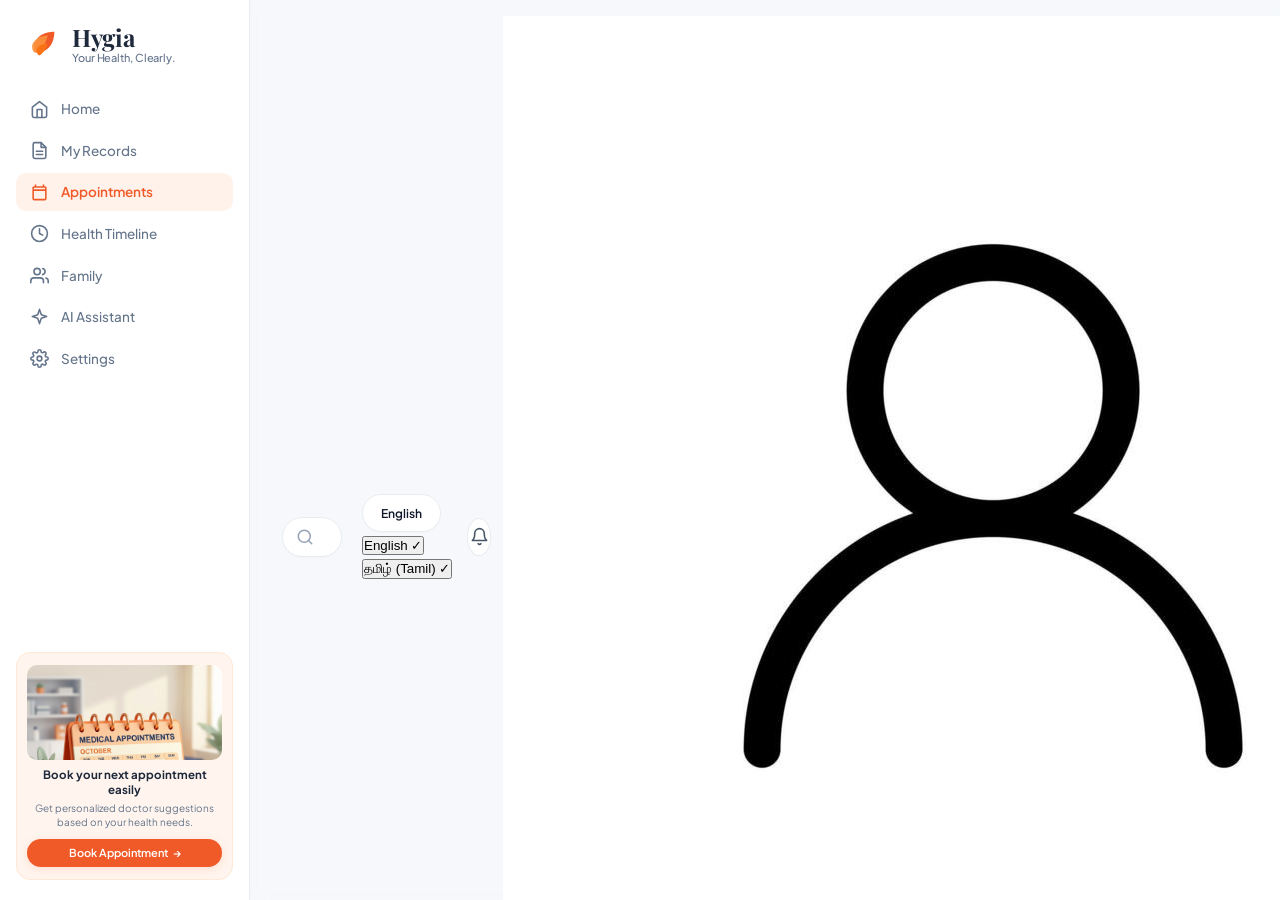
==== frontend/appointments.html @ e87231fa "Merge branch 'main' of https://github.com/mr-vijay-05/HYGIA-" ====
<!DOCTYPE html>
<html lang="en">
<head>
  <meta charset="UTF-8">
  <meta name="viewport" content="width=device-width, initial-scale=1.0">
  <title>Hygia - Book an Appointment</title>
  <!-- Google Fonts -->
  <link rel="preconnect" href="https://fonts.googleapis.com">
  <link rel="preconnect" href="https://fonts.gstatic.com" crossorigin>
  <link href="https://fonts.googleapis.com/css2?family=Playfair+Display:ital,wght@0,600;0,700;1,600&family=Plus+Jakarta+Sans:wght@400;500;600;700&display=swap" rel="stylesheet">
  <link rel="stylesheet" href="style.css?v=10">
</head>
<body>
  <div class="app-layout">
    <!-- LEFT SIDEBAR -->
    <aside class="sidebar" id="sidebar">
      <div class="sidebar-header">
        <a href="index.html" class="brand-logo">
          <svg class="brand-icon" viewBox="0 0 40 40" fill="none" xmlns="http://www.w3.org/2000/svg">
            <path d="M12 28C10 24 9 18 15 12C20 7 28 6 32 6C32 10 31 18 26 23C21 28 15 28 12 28Z" fill="#F05A28"/>
            <path d="M11 28C8 25 7 19 12 15C16 11 22 10 25 10C24 14 22 20 18 24C15 27 12 28 11 28Z" fill="#FB923C" fill-opacity="0.9"/>
            <path d="M16 31C13 29 12 25 15 22C18 19 22 19 25 19C24 22 22 26 19 29C17.5 30.5 16.5 31 16 31Z" fill="#F97316"/>
          </svg>
          <div class="brand-text">
            <h1 class="brand-title">Hygia</h1>
            <span class="brand-tagline">Your Health, Clearly.</span>
          </div>
        </a>
      </div>

      <nav class="sidebar-nav">
        <ul class="nav-list">
          <li class="nav-item">
            <a href="index.html" class="nav-link">
              <svg class="nav-icon" viewBox="0 0 24 24" fill="none" stroke="currentColor" stroke-width="2" stroke-linecap="round" stroke-linejoin="round">
                <path d="M3 9l9-7 9 7v11a2 2 0 0 1-2 2H5a2 2 0 0 1-2-2z"></path>
                <polyline points="9 22 9 12 15 12 15 22"></polyline>
              </svg>
              <span>Home</span>
            </a>
          </li>
          <li class="nav-item">
            <a href="records.html" class="nav-link">
              <svg class="nav-icon" viewBox="0 0 24 24" fill="none" stroke="currentColor" stroke-width="2" stroke-linecap="round" stroke-linejoin="round">
                <path d="M14 2H6a2 2 0 0 0-2 2v16a2 2 0 0 0 2 2h12a2 2 0 0 0 2-2V8z"></path>
                <polyline points="14 2 14 8 20 8"></polyline>
                <line x1="16" y1="13" x2="8" y2="13"></line>
                <line x1="16" y1="17" x2="8" y2="17"></line>
              </svg>
              <span>My Records</span>
            </a>
          </li>
          <li class="nav-item">
            <a href="appointments.html" class="nav-link active">
              <svg class="nav-icon active-icon" viewBox="0 0 24 24" fill="currentColor">
                <path d="M19 4h-1V2h-2v2H8V2H6v2H5c-1.11 0-1.99.9-1.99 2L3 20c0 1.1.89 2 2 2h14c1.1 0 2-.9 2-2V6c0-1.1-.9-2-2-2zm0 16H5V10h14v10zm0-12H5V6h14v2z" fill="#F05A28"/>
              </svg>
              <span>Appointments</span>
            </a>
          </li>
          <li class="nav-item">
            <a href="timeline.html" class="nav-link">
              <svg class="nav-icon" viewBox="0 0 24 24" fill="none" stroke="currentColor" stroke-width="2" stroke-linecap="round" stroke-linejoin="round">
                <circle cx="12" cy="12" r="10"></circle>
                <polyline points="12 6 12 12 16 14"></polyline>
              </svg>
              <span>Health Timeline</span>
            </a>
          </li>
          <li class="nav-item">
            <a href="family.html" class="nav-link">
              <svg class="nav-icon" viewBox="0 0 24 24" fill="none" stroke="currentColor" stroke-width="2" stroke-linecap="round" stroke-linejoin="round">
                <path d="M17 21v-2a4 4 0 0 0-4-4H5a4 4 0 0 0-4 4v2"></path>
                <circle cx="9" cy="7" r="4"></circle>
                <path d="M23 21v-2a4 4 0 0 0-3-3.87"></path>
                <path d="M16 3.13a4 4 0 0 1 0 7.75"></path>
              </svg>
              <span>Family</span>
            </a>
          </li>
          <li class="nav-item">
            <a href="assistant.html" class="nav-link">
              <svg class="nav-icon" viewBox="0 0 24 24" fill="none" stroke="currentColor" stroke-width="2" stroke-linecap="round" stroke-linejoin="round">
                <path d="m12 3-1.9 5.8a2 2 0 0 1-1.3 1.3L3 12l5.8 1.9a2 2 0 0 1 1.3 1.3L12 21l1.9-5.8a2 2 0 0 1 1.3-1.3L21 12l-5.8-1.9a2 2 0 0 1-1.3-1.3L12 3z"></path>
              </svg>
              <span>AI Assistant</span>
            </a>
          </li>
          <li class="nav-item">
            <a href="#settings" class="nav-link">
              <svg class="nav-icon" viewBox="0 0 24 24" fill="none" stroke="currentColor" stroke-width="2" stroke-linecap="round" stroke-linejoin="round">
                <circle cx="12" cy="12" r="3"></circle>
                <path d="M19.4 15a1.65 1.65 0 0 0 .33 1.82l.06.06a2 2 0 0 1 0 2.83 2 2 0 0 1-2.83 0l-.06-.06a1.65 1.65 0 0 0-1.82-.33 1.65 1.65 0 0 0-1 1.51V21a2 2 0 0 1-2 2 2 2 0 0 1-2-2v-.09A1.65 1.65 0 0 0 9 19.4a1.65 1.65 0 0 0-1.82.33l-.06.06a2 2 0 0 1-2.83 0 2 2 0 0 1 0-2.83l.06-.06a1.65 1.65 0 0 0 .33-1.82 1.65 1.65 0 0 0-1.51-1H3a2 2 0 0 1-2-2 2 2 0 0 1 2-2h.09A1.65 1.65 0 0 0 4.6 9a1.65 1.65 0 0 0-.33-1.82l-.06-.06a2 2 0 0 1 0-2.83 2 2 0 0 1 2.83 0l.06.06a1.65 1.65 0 0 0 1.82.33H9a1.65 1.65 0 0 0 1-1.51V3a2 2 0 0 1 2-2 2 2 0 0 1 2 2v.09a1.65 1.65 0 0 0 1 1.51 1.65 1.65 0 0 0 1.82-.33l.06-.06a2 2 0 0 1 2.83 0 2 2 0 0 1 0 2.83l-.06.06a1.65 1.65 0 0 0-.33 1.82V9a1.65 1.65 0 0 0 1.51 1H21a2 2 0 0 1 2 2 2 2 0 0 1-2 2h-.09a1.65 1.65 0 0 0-1.51 1z"></path>
              </svg>
              <span>Settings</span>
            </a>
          </li>
        </ul>
      </nav>

      <!-- SIDEBAR PROMO CTA CARD -->
      <div class="sidebar-promo-card">
        <div class="promo-illustration">
          <img src="assets/appointment_calendar.jpg" alt="Book Appointment Easily" class="promo-img">
        </div>
        <div class="promo-content">
          <h4 class="promo-title">Book your next appointment easily</h4>
          <p class="promo-desc">Get personalized doctor suggestions based on your health needs.</p>
          <a href="#quick-book" class="promo-cta-btn" id="sidebarBookCta">
            <span>Book Appointment</span>
            <span class="btn-arrow">→</span>
          </a>
        </div>
      </div>
    </aside>

    <!-- MAIN APPOINTMENT PAGE CONTENT -->
    <main class="main-content">
      <!-- TOP NAVIGATION BAR -->
      <header class="top-header">
        <div class="search-container">
          <svg class="search-icon" viewBox="0 0 24 24" fill="none" stroke="currentColor" stroke-width="2" stroke-linecap="round" stroke-linejoin="round">
            <circle cx="11" cy="11" r="8"></circle>
            <line x1="21" y1="21" x2="16.65" y2="16.65"></line>
          </svg>
          <input 
            type="text" 
            class="search-input" 
            id="globalSearchInput" 
            placeholder="Search doctors, hospitals, or specialities..."
            autocomplete="off"
          >
        </div>

        <div class="header-actions">
          <!-- Language Selector -->
          <div class="header-lang-wrapper" id="langWrapper">
            <button class="lang-selector-btn" id="langToggle" aria-label="Select Language">
              <svg class="lang-icon" viewBox="0 0 24 24" fill="none" stroke="currentColor" stroke-width="2" stroke-linecap="round" stroke-linejoin="round">
                <circle cx="12" cy="12" r="10"></circle>
                <line x1="2" y1="12" x2="22" y2="12"></line>
                <path d="M12 2a15.3 15.3 0 0 1 4 10 15.3 15.3 0 0 1-4 10 15.3 15.3 0 0 1-4-10 15.3 15.3 0 0 1 4-10z"></path>
              </svg>
              <span class="current-lang-text" id="currentLangText">English</span>
              <svg class="lang-chevron" viewBox="0 0 24 24" fill="none" stroke="currentColor" stroke-width="2">
                <polyline points="6 9 12 15 18 9"></polyline>
              </svg>
            </button>
            <div class="lang-dropdown-menu" id="langDropdownMenu">
              <button class="lang-option-btn active" data-lang="en">
                <span class="lang-name">English</span>
                <span class="lang-check">✓</span>
              </button>
              <button class="lang-option-btn" data-lang="ta">
                <span class="lang-name">தமிழ் (Tamil)</span>
                <span class="lang-check">✓</span>
              </button>
            </div>
          </div>

          <!-- Notification Bell -->
          <button class="icon-button notification-btn" aria-label="Notifications">
            <svg class="btn-icon" viewBox="0 0 24 24" fill="none" stroke="currentColor" stroke-width="2" stroke-linecap="round" stroke-linejoin="round">
              <path d="M18 8A6 6 0 0 0 6 8c0 7-3 9-3 9h18s-3-2-3-9"></path>
              <path d="M13.73 21a2 2 0 0 1-3.46 0"></path>
            </svg>
            <span class="notification-indicator"></span>
          </button>

          <!-- User Profile -->
          <div class="user-profile">
            <img src="assets/user_avatar.jpg" alt="Kavin S" class="avatar-img">
            <div class="user-info">
              <span class="user-name">Kavin S</span>
              <span class="user-role">Personal Account</span>
            </div>
            <svg class="chevron-icon" viewBox="0 0 24 24" fill="none" stroke="currentColor" stroke-width="2" stroke-linecap="round" stroke-linejoin="round">
              <polyline points="6 9 12 15 18 9"></polyline>
            </svg>
          </div>
        </div>
      </header>

      <!-- APPOINTMENT HERO BANNER -->
      <section class="appointment-hero-banner">
        <div class="appointment-hero-content">
          <h2 class="appointment-hero-title">Book an Appointment</h2>
          <p class="appointment-hero-subtitle">Get personalized doctor suggestions based on your health needs.</p>
        </div>
        <div class="appointment-hero-card-wrap">
          <div class="appointment-floating-quote">
            <p class="quote-text">The right care today for a healthier tomorrow</p>
            <span class="quote-heart">🧡</span>
          </div>
        </div>
      </section>

      <!-- SEARCH & FILTER CONTROLS BAR -->
      <section class="appointment-filters-bar">
        <!-- Search query pill box -->
        <div class="filter-search-box">
          <svg class="filter-box-icon" viewBox="0 0 24 24" fill="none" stroke="currentColor" stroke-width="2" stroke-linecap="round" stroke-linejoin="round">
            <circle cx="11" cy="11" r="8"></circle>
            <line x1="21" y1="21" x2="16.65" y2="16.65"></line>
          </svg>
          <input 
            type="text" 
            class="filter-search-input" 
            id="treatmentQueryInput" 
            value="Allergy treatment (Immunotherapy)" 
            placeholder="Search symptoms, treatments..."
          >
          <button type="button" class="filter-clear-btn" id="clearSearchQuery" aria-label="Clear search">✕</button>
        </div>

        <!-- Location Dropdown -->
        <div class="filter-dropdown-wrap">
          <button type="button" class="filter-dropdown-btn" id="locationFilterBtn">
            <svg class="filter-btn-icon" viewBox="0 0 24 24" fill="none" stroke="currentColor" stroke-width="2" stroke-linecap="round" stroke-linejoin="round">
              <path d="M21 10c0 7-9 13-9 13s-9-6-9-13a9 9 0 0 1 18 0z"></path>
              <circle cx="12" cy="10" r="3"></circle>
            </svg>
            <span id="selectedLocationText">Salem</span>
            <svg class="filter-chevron" viewBox="0 0 24 24" fill="none" stroke="currentColor" stroke-width="2">
              <polyline points="6 9 12 15 18 9"></polyline>
            </svg>
          </button>
          <div class="filter-dropdown-menu" id="locationMenu">
            <div class="filter-option selected" data-value="Salem">Salem</div>
            <div class="filter-option" data-value="Coimbatore">Coimbatore</div>
            <div class="filter-option" data-value="Chennai">Chennai</div>
            <div class="filter-option" data-value="Erode">Erode</div>
          </div>
        </div>

        <!-- Radius Dropdown -->
        <div class="filter-dropdown-wrap">
          <button type="button" class="filter-dropdown-btn" id="radiusFilterBtn">
            <span id="selectedRadiusText">Within 10 km</span>
            <svg class="filter-chevron" viewBox="0 0 24 24" fill="none" stroke="currentColor" stroke-width="2">
              <polyline points="6 9 12 15 18 9"></polyline>
            </svg>
          </button>
          <div class="filter-dropdown-menu" id="radiusMenu">
            <div class="filter-option" data-value="5">Within 5 km</div>
            <div class="filter-option selected" data-value="10">Within 10 km</div>
            <div class="filter-option" data-value="20">Within 20 km</div>
            <div class="filter-option" data-value="50">Within 50 km</div>
          </div>
        </div>

        <!-- Date Filter Dropdown -->
        <div class="filter-dropdown-wrap">
          <button type="button" class="filter-dropdown-btn" id="dateFilterBtn">
            <svg class="filter-btn-icon" viewBox="0 0 24 24" fill="none" stroke="currentColor" stroke-width="2" stroke-linecap="round" stroke-linejoin="round">
              <rect x="3" y="4" width="18" height="18" rx="2" ry="2"></rect>
              <line x1="16" y1="2" x2="16" y2="6"></line>
              <line x1="8" y1="2" x2="8" y2="6"></line>
              <line x1="3" y1="10" x2="21" y2="10"></line>
            </svg>
            <span id="selectedDateFilterText">Date</span>
            <svg class="filter-chevron" viewBox="0 0 24 24" fill="none" stroke="currentColor" stroke-width="2">
              <polyline points="6 9 12 15 18 9"></polyline>
            </svg>
          </button>
          <div class="filter-dropdown-menu" id="dateMenu">
            <div class="filter-option selected" data-value="all">All Available Dates</div>
            <div class="filter-option" data-value="today">Today</div>
            <div class="filter-option" data-value="tomorrow">Tomorrow</div>
            <div class="filter-option" data-value="this-week">This Week</div>
          </div>
        </div>

        <!-- Filters Extra Button -->
        <div class="filter-dropdown-wrap">
          <button type="button" class="filter-dropdown-btn filter-btn-last" id="moreFiltersBtn">
            <svg class="filter-btn-icon" viewBox="0 0 24 24" fill="none" stroke="currentColor" stroke-width="2" stroke-linecap="round" stroke-linejoin="round">
              <line x1="4" y1="21" x2="4" y2="14"></line>
              <line x1="4" y1="10" x2="4" y2="3"></line>
              <line x1="12" y1="21" x2="12" y2="12"></line>
              <line x1="12" y1="8" x2="12" y2="3"></line>
              <line x1="20" y1="21" x2="20" y2="16"></line>
              <line x1="20" y1="12" x2="20" y2="3"></line>
              <line x1="1" y1="14" x2="7" y2="14"></line>
              <line x1="9" y1="8" x2="15" y2="8"></line>
              <line x1="17" y1="16" x2="23" y2="16"></line>
            </svg>
            <span>Filters</span>
            <svg class="filter-chevron" viewBox="0 0 24 24" fill="none" stroke="currentColor" stroke-width="2">
              <polyline points="6 9 12 15 18 9"></polyline>
            </svg>
          </button>
        </div>
      </section>

      <!-- TWO-COLUMN MAIN CONTENT GRID -->
      <div class="appointment-layout-grid">
        <!-- LEFT COLUMN: RECOMMENDED DOCTORS LIST -->
        <section class="appointment-doctors-col">
          <!-- Section Header -->
          <div class="doctors-section-header">
            <div class="doctors-header-left">
              <h3 class="doctors-list-title">Recommended Doctors</h3>
              <span class="health-records-badge">Based on your health records</span>
            </div>
            <div class="doctors-header-right">
              <div class="sort-selector-wrap">
                <span class="sort-label">Sort by :</span>
                <select class="sort-select" id="doctorSortSelect">
                  <option value="relevance">Relevance</option>
                  <option value="rating">Rating: High to Low</option>
                  <option value="distance">Distance: Nearest</option>
                  <option value="experience">Experience: Most</option>
                </select>
              </div>
            </div>
          </div>

          <!-- Doctor Cards List -->
          <div class="doctor-cards-list" id="doctorCardsList">
            <!-- Doctor 1: Dr. Priya Raman (Selected by default) -->
            <article class="doctor-card selected" data-doctor-id="priya-raman">
              <div class="doctor-card-main">
                <div class="doctor-avatar-wrap">
                  <div class="doctor-avatar-circle">
                    <svg viewBox="0 0 24 24" fill="none" stroke="currentColor" stroke-width="1.8" stroke-linecap="round" stroke-linejoin="round">
                      <path d="M20 21v-2a4 4 0 0 0-4-4H8a4 4 0 0 0-4 4v2"></path>
                      <circle cx="12" cy="7" r="4"></circle>
                    </svg>
                  </div>
                </div>
                <div class="doctor-info-wrap">
                  <div class="doctor-name-row">
                    <h4 class="doctor-name">Dr. Priya Raman</h4>
                    <span class="best-match-pill">Best Match</span>
                  </div>
                  <p class="doctor-specialty">Allergist & Immunologist</p>
                  <p class="doctor-hospital">
                    <svg class="hospital-icon" viewBox="0 0 24 24" fill="none" stroke="currentColor" stroke-width="2">
                      <rect x="3" y="3" width="18" height="18" rx="2"></rect>
                      <path d="M9 3v18"></path>
                      <path d="M15 3v18"></path>
                      <path d="M3 9h18"></path>
                      <path d="M3 15h18"></path>
                    </svg>
                    <span>Salem Multispeciality Hospital</span>
                  </p>
                  <div class="doctor-meta-row">
                    <span class="meta-item">
                      <svg class="meta-icon" viewBox="0 0 24 24" fill="none" stroke="currentColor" stroke-width="2">
                        <circle cx="12" cy="12" r="10"></circle>
                        <polyline points="12 6 12 12 16 14"></polyline>
                      </svg>
                      <span>12 years experience</span>
                    </span>
                    <span class="meta-dot">·</span>
                    <span class="meta-item rating-meta">
                      <span class="star-icon">★</span>
                      <strong>4.8</strong>
                      <span class="reviews-count">(320 reviews)</span>
                    </span>
                    <span class="meta-dot">·</span>
                    <span class="meta-item">
                      <svg class="meta-icon" viewBox="0 0 24 24" fill="none" stroke="currentColor" stroke-width="2">
                        <path d="M21 10c0 7-9 13-9 13s-9-6-9-13a9 9 0 0 1 18 0z"></path>
                        <circle cx="12" cy="10" r="3"></circle>
                      </svg>
                      <span>2.4 km</span>
                    </span>
                  </div>
                </div>
              </div>
              <div class="doctor-card-action">
                <button type="button" class="btn-card-book active-card-btn">
                  <span>Book Appointment</span>
                  <span class="chevron-arrow">›</span>
                </button>
              </div>
            </article>

            <!-- Doctor 2: Dr. Aravind Kumar -->
            <article class="doctor-card" data-doctor-id="aravind-kumar">
              <div class="doctor-card-main">
                <div class="doctor-avatar-wrap">
                  <div class="doctor-avatar-circle">
                    <svg viewBox="0 0 24 24" fill="none" stroke="currentColor" stroke-width="1.8" stroke-linecap="round" stroke-linejoin="round">
                      <path d="M20 21v-2a4 4 0 0 0-4-4H8a4 4 0 0 0-4 4v2"></path>
                      <circle cx="12" cy="7" r="4"></circle>
                    </svg>
                  </div>
                </div>
                <div class="doctor-info-wrap">
                  <div class="doctor-name-row">
                    <h4 class="doctor-name">Dr. Aravind Kumar</h4>
                  </div>
                  <p class="doctor-specialty">ENT Specialist (Allergy Care)</p>
                  <p class="doctor-hospital">
                    <svg class="hospital-icon" viewBox="0 0 24 24" fill="none" stroke="currentColor" stroke-width="2">
                      <rect x="3" y="3" width="18" height="18" rx="2"></rect>
                      <path d="M9 3v18"></path>
                      <path d="M15 3v18"></path>
                      <path d="M3 9h18"></path>
                      <path d="M3 15h18"></path>
                    </svg>
                    <span>KMCH Salem</span>
                  </p>
                  <div class="doctor-meta-row">
                    <span class="meta-item">
                      <svg class="meta-icon" viewBox="0 0 24 24" fill="none" stroke="currentColor" stroke-width="2">
                        <circle cx="12" cy="12" r="10"></circle>
                        <polyline points="12 6 12 12 16 14"></polyline>
                      </svg>
                      <span>10 years experience</span>
                    </span>
                    <span class="meta-dot">·</span>
                    <span class="meta-item rating-meta">
                      <span class="star-icon">★</span>
                      <strong>4.6</strong>
                      <span class="reviews-count">(210 reviews)</span>
                    </span>
                    <span class="meta-dot">·</span>
                    <span class="meta-item">
                      <svg class="meta-icon" viewBox="0 0 24 24" fill="none" stroke="currentColor" stroke-width="2">
                        <path d="M21 10c0 7-9 13-9 13s-9-6-9-13a9 9 0 0 1 18 0z"></path>
                        <circle cx="12" cy="10" r="3"></circle>
                      </svg>
                      <span>4.1 km</span>
                    </span>
                  </div>
                </div>
              </div>
              <div class="doctor-card-action">
                <button type="button" class="btn-card-book">
                  <span>Book Appointment</span>
                  <span class="chevron-arrow">›</span>
                </button>
              </div>
            </article>

            <!-- Doctor 3: Dr. Nithya S -->
            <article class="doctor-card" data-doctor-id="nithya-s">
              <div class="doctor-card-main">
                <div class="doctor-avatar-wrap">
                  <div class="doctor-avatar-circle">
                    <svg viewBox="0 0 24 24" fill="none" stroke="currentColor" stroke-width="1.8" stroke-linecap="round" stroke-linejoin="round">
                      <path d="M20 21v-2a4 4 0 0 0-4-4H8a4 4 0 0 0-4 4v2"></path>
                      <circle cx="12" cy="7" r="4"></circle>
                    </svg>
                  </div>
                </div>
                <div class="doctor-info-wrap">
                  <div class="doctor-name-row">
                    <h4 class="doctor-name">Dr. Nithya S</h4>
                  </div>
                  <p class="doctor-specialty">Pulmonologist (Allergy & Asthma)</p>
                  <p class="doctor-hospital">
                    <svg class="hospital-icon" viewBox="0 0 24 24" fill="none" stroke="currentColor" stroke-width="2">
                      <rect x="3" y="3" width="18" height="18" rx="2"></rect>
                      <path d="M9 3v18"></path>
                      <path d="M15 3v18"></path>
                      <path d="M3 9h18"></path>
                      <path d="M3 15h18"></path>
                    </svg>
                    <span>Sri Ramakrishna Hospital, Salem</span>
                  </p>
                  <div class="doctor-meta-row">
                    <span class="meta-item">
                      <svg class="meta-icon" viewBox="0 0 24 24" fill="none" stroke="currentColor" stroke-width="2">
                        <circle cx="12" cy="12" r="10"></circle>
                        <polyline points="12 6 12 12 16 14"></polyline>
                      </svg>
                      <span>15 years experience</span>
                    </span>
                    <span class="meta-dot">·</span>
                    <span class="meta-item rating-meta">
                      <span class="star-icon">★</span>
                      <strong>4.5</strong>
                      <span class="reviews-count">(189 reviews)</span>
                    </span>
                    <span class="meta-dot">·</span>
                    <span class="meta-item">
                      <svg class="meta-icon" viewBox="0 0 24 24" fill="none" stroke="currentColor" stroke-width="2">
                        <path d="M21 10c0 7-9 13-9 13s-9-6-9-13a9 9 0 0 1 18 0z"></path>
                        <circle cx="12" cy="10" r="3"></circle>
                      </svg>
                      <span>5.8 km</span>
                    </span>
                  </div>
                </div>
              </div>
              <div class="doctor-card-action">
                <button type="button" class="btn-card-book">
                  <span>Book Appointment</span>
                  <span class="chevron-arrow">›</span>
                </button>
              </div>
            </article>

            <!-- Doctor 4: Dr. Karthik Subramanian -->
            <article class="doctor-card" data-doctor-id="karthik-subramanian">
              <div class="doctor-card-main">
                <div class="doctor-avatar-wrap">
                  <div class="doctor-avatar-circle">
                    <svg viewBox="0 0 24 24" fill="none" stroke="currentColor" stroke-width="1.8" stroke-linecap="round" stroke-linejoin="round">
                      <path d="M20 21v-2a4 4 0 0 0-4-4H8a4 4 0 0 0-4 4v2"></path>
                      <circle cx="12" cy="7" r="4"></circle>
                    </svg>
                  </div>
                </div>
                <div class="doctor-info-wrap">
                  <div class="doctor-name-row">
                    <h4 class="doctor-name">Dr. Karthik Subramanian</h4>
                  </div>
                  <p class="doctor-specialty">General Physician (Allergy Treatment)</p>
                  <p class="doctor-hospital">
                    <svg class="hospital-icon" viewBox="0 0 24 24" fill="none" stroke="currentColor" stroke-width="2">
                      <rect x="3" y="3" width="18" height="18" rx="2"></rect>
                      <path d="M9 3v18"></path>
                      <path d="M15 3v18"></path>
                      <path d="M3 9h18"></path>
                      <path d="M3 15h18"></path>
                    </svg>
                    <span>Salem Government Hospital</span>
                  </p>
                  <div class="doctor-meta-row">
                    <span class="meta-item">
                      <svg class="meta-icon" viewBox="0 0 24 24" fill="none" stroke="currentColor" stroke-width="2">
                        <circle cx="12" cy="12" r="10"></circle>
                        <polyline points="12 6 12 12 16 14"></polyline>
                      </svg>
                      <span>8 years experience</span>
                    </span>
                    <span class="meta-dot">·</span>
                    <span class="meta-item rating-meta">
                      <span class="star-icon">★</span>
                      <strong>4.3</strong>
                      <span class="reviews-count">(142 reviews)</span>
                    </span>
                    <span class="meta-dot">·</span>
                    <span class="meta-item">
                      <svg class="meta-icon" viewBox="0 0 24 24" fill="none" stroke="currentColor" stroke-width="2">
                        <path d="M21 10c0 7-9 13-9 13s-9-6-9-13a9 9 0 0 1 18 0z"></path>
                        <circle cx="12" cy="10" r="3"></circle>
                      </svg>
                      <span>3.1 km</span>
                    </span>
                  </div>
                </div>
              </div>
              <div class="doctor-card-action">
                <button type="button" class="btn-card-book">
                  <span>Book Appointment</span>
                  <span class="chevron-arrow">›</span>
                </button>
              </div>
            </article>

            <!-- Doctor 5: Dr. Meena Lakshmi -->
            <article class="doctor-card" data-doctor-id="meena-lakshmi">
              <div class="doctor-card-main">
                <div class="doctor-avatar-wrap">
                  <div class="doctor-avatar-circle">
                    <svg viewBox="0 0 24 24" fill="none" stroke="currentColor" stroke-width="1.8" stroke-linecap="round" stroke-linejoin="round">
                      <path d="M20 21v-2a4 4 0 0 0-4-4H8a4 4 0 0 0-4 4v2"></path>
                      <circle cx="12" cy="7" r="4"></circle>
                    </svg>
                  </div>
                </div>
                <div class="doctor-info-wrap">
                  <div class="doctor-name-row">
                    <h4 class="doctor-name">Dr. Meena Lakshmi</h4>
                  </div>
                  <p class="doctor-specialty">Dermatologist (Allergy & Skin)</p>
                  <p class="doctor-hospital">
                    <svg class="hospital-icon" viewBox="0 0 24 24" fill="none" stroke="currentColor" stroke-width="2">
                      <rect x="3" y="3" width="18" height="18" rx="2"></rect>
                      <path d="M9 3v18"></path>
                      <path d="M15 3v18"></path>
                      <path d="M3 9h18"></path>
                      <path d="M3 15h18"></path>
                    </svg>
                    <span>Apollo Clinic, Salem</span>
                  </p>
                  <div class="doctor-meta-row">
                    <span class="meta-item">
                      <svg class="meta-icon" viewBox="0 0 24 24" fill="none" stroke="currentColor" stroke-width="2">
                        <circle cx="12" cy="12" r="10"></circle>
                        <polyline points="12 6 12 12 16 14"></polyline>
                      </svg>
                      <span>11 years experience</span>
                    </span>
                    <span class="meta-dot">·</span>
                    <span class="meta-item rating-meta">
                      <span class="star-icon">★</span>
                      <strong>4.4</strong>
                      <span class="reviews-count">(178 reviews)</span>
                    </span>
                    <span class="meta-dot">·</span>
                    <span class="meta-item">
                      <svg class="meta-icon" viewBox="0 0 24 24" fill="none" stroke="currentColor" stroke-width="2">
                        <path d="M21 10c0 7-9 13-9 13s-9-6-9-13a9 9 0 0 1 18 0z"></path>
                        <circle cx="12" cy="10" r="3"></circle>
                      </svg>
                      <span>6.2 km</span>
                    </span>
                  </div>
                </div>
              </div>
              <div class="doctor-card-action">
                <button type="button" class="btn-card-book">
                  <span>Book Appointment</span>
                  <span class="chevron-arrow">›</span>
                </button>
              </div>
            </article>
          </div>
        </section>

        <!-- RIGHT COLUMN: DOCTOR BOOKING & DETAIL CARD -->
        <aside class="appointment-detail-col">
          <div class="doctor-booking-card" id="doctorBookingCard">
            <!-- Card Header: Doctor Profile & Rating -->
            <div class="booking-card-header">
              <div class="booking-doctor-profile">
                <div class="booking-doctor-avatar">
                  <svg viewBox="0 0 24 24" fill="none" stroke="currentColor" stroke-width="1.8" stroke-linecap="round" stroke-linejoin="round">
                    <path d="M20 21v-2a4 4 0 0 0-4-4H8a4 4 0 0 0-4 4v2"></path>
                    <circle cx="12" cy="7" r="4"></circle>
                  </svg>
                </div>
                <div class="booking-doctor-meta">
                  <div class="doctor-verified-title">
                    <h3 class="panel-doctor-name" id="panelDoctorName">Dr. Priya Raman</h3>
                    <span class="verified-check-badge" title="Verified Specialist">✓</span>
                  </div>
                  <p class="panel-doctor-specialty" id="panelDoctorSpecialty">Allergist & Immunologist</p>
                  <p class="panel-doctor-hospital" id="panelDoctorHospital">
                    <svg class="hospital-icon" viewBox="0 0 24 24" fill="none" stroke="currentColor" stroke-width="2">
                      <rect x="3" y="3" width="18" height="18" rx="2"></rect>
                      <path d="M9 3v18"></path>
                      <path d="M15 3v18"></path>
                      <path d="M3 9h18"></path>
                      <path d="M3 15h18"></path>
                    </svg>
                    <span>Salem Multispeciality Hospital</span>
                  </p>
                </div>
              </div>
              <div class="booking-rating-box">
                <div class="rating-value-row">
                  <span class="star-icon">★</span>
                  <span class="rating-number" id="panelDoctorRating">4.8</span>
                </div>
                <span class="rating-count" id="panelDoctorReviews">(320 reviews)</span>
              </div>
            </div>

            <!-- 3 Highlights Badges Grid -->
            <div class="doctor-info-badges">
              <div class="info-badge-item">
                <svg class="badge-icon" viewBox="0 0 24 24" fill="none" stroke="currentColor" stroke-width="2">
                  <circle cx="12" cy="12" r="10"></circle>
                  <polyline points="12 6 12 12 16 14"></polyline>
                </svg>
                <div class="badge-text-wrap">
                  <strong class="badge-highlight" id="panelDoctorExp">12 years</strong>
                  <span class="badge-caption">experience</span>
                </div>
              </div>

              <div class="info-badge-item">
                <svg class="badge-icon" viewBox="0 0 24 24" fill="none" stroke="currentColor" stroke-width="2">
                  <path d="M4.8 2.3A.3.3 0 1 0 5 2H4a2 2 0 0 0-2 2v5a6 6 0 0 0 6 6v0a6 6 0 0 0 6-6V4a2 2 0 0 0-2-2h-1a.2.2 0 1 0 .3.3"></path>
                  <path d="M8 15v1a6 6 0 0 0 6 6v0a6 6 0 0 0 6-6v-4"></path>
                  <circle cx="20" cy="10" r="2"></circle>
                </svg>
                <div class="badge-text-wrap">
                  <span class="badge-caption">Specializes in</span>
                  <strong class="badge-highlight" id="panelDoctorFocus">Allergy Treatment, Immunotherapy</strong>
                </div>
              </div>

              <div class="info-badge-item">
                <svg class="badge-icon" viewBox="0 0 24 24" fill="none" stroke="currentColor" stroke-width="2">
                  <path d="M21 10c0 7-9 13-9 13s-9-6-9-13a9 9 0 0 1 18 0z"></path>
                  <circle cx="12" cy="10" r="3"></circle>
                </svg>
                <div class="badge-text-wrap">
                  <strong class="badge-highlight" id="panelDoctorDist">2.4 km</strong>
                  <span class="badge-caption">from you</span>
                </div>
              </div>
            </div>

            <!-- Tab Navigation -->
            <div class="doctor-detail-tabs">
              <button type="button" class="tab-link active" data-tab="about">About</button>
              <button type="button" class="tab-link" data-tab="services">Services</button>
              <button type="button" class="tab-link" data-tab="reviews">Patient Reviews</button>
              <button type="button" class="tab-link" data-tab="location">Location</button>
            </div>

            <!-- Tab Content -->
            <div class="tab-content-area" id="tabContentArea">
              <p class="doctor-bio-text" id="panelDoctorBio">
                Dr. Priya Raman specializes in the diagnosis and treatment of allergies, asthma, and immunological conditions. She has extensive experience in allergy immunotherapy and personalized treatment plans.
              </p>
            </div>

            <!-- Select Appointment Date -->
            <div class="date-picker-section">
              <div class="date-picker-header">
                <h4 class="date-picker-title">Select Appointment Date</h4>
                <div class="month-selector-row">
                  <button type="button" class="month-nav-btn" id="prevMonthBtn" aria-label="Previous month">‹</button>
                  <span class="current-month-text" id="currentMonthDisplay">October 2026</span>
                  <button type="button" class="month-nav-btn" id="nextMonthBtn" aria-label="Next month">›</button>
                </div>
              </div>

              <!-- 7-Day Picker Row -->
              <div class="days-strip-row" id="daysStripRow">
                <button type="button" class="day-slot-btn" data-date="2026-10-11" data-day-name="Sunday" data-day-num="11">
                  <span class="day-name">Sun</span>
                  <span class="day-num">11</span>
                </button>
                <button type="button" class="day-slot-btn" data-date="2026-10-12" data-day-name="Monday" data-day-num="12">
                  <span class="day-name">Mon</span>
                  <span class="day-num">12</span>
                </button>
                <button type="button" class="day-slot-btn active" data-date="2026-10-13" data-day-name="Tuesday" data-day-num="13">
                  <span class="day-name">Tue</span>
                  <span class="day-num">13</span>
                </button>
                <button type="button" class="day-slot-btn" data-date="2026-10-14" data-day-name="Wednesday" data-day-num="14">
                  <span class="day-name">Wed</span>
                  <span class="day-num">14</span>
                </button>
                <button type="button" class="day-slot-btn" data-date="2026-10-15" data-day-name="Thursday" data-day-num="15">
                  <span class="day-name">Thu</span>
                  <span class="day-num">15</span>
                </button>
                <button type="button" class="day-slot-btn" data-date="2026-10-16" data-day-name="Friday" data-day-num="16">
                  <span class="day-name">Fri</span>
                  <span class="day-num">16</span>
                </button>
                <button type="button" class="day-slot-btn" data-date="2026-10-17" data-day-name="Saturday" data-day-num="17">
                  <span class="day-name">Sat</span>
                  <span class="day-num">17</span>
                </button>
              </div>
            </div>

            <!-- Available Time Slots -->
            <div class="time-slots-section">
              <h4 class="time-slots-title">Available Time Slots</h4>
              <div class="time-slots-grid" id="timeSlotsGrid">
                <button type="button" class="time-slot-btn active" data-slot="09:00 AM">09:00 AM</button>
                <button type="button" class="time-slot-btn" data-slot="09:30 AM">09:30 AM</button>
                <button type="button" class="time-slot-btn" data-slot="10:00 AM">10:00 AM</button>
                <button type="button" class="time-slot-btn" data-slot="10:30 AM">10:30 AM</button>
                <button type="button" class="time-slot-btn" data-slot="11:00 AM">11:00 AM</button>
                <button type="button" class="time-slot-btn" data-slot="11:30 AM">11:30 AM</button>
                <button type="button" class="time-slot-btn" data-slot="02:00 PM">02:00 PM</button>
                <button type="button" class="time-slot-btn" data-slot="02:30 PM">02:30 PM</button>
                <button type="button" class="time-slot-btn" data-slot="03:00 PM">03:00 PM</button>
                <button type="button" class="time-slot-btn" data-slot="03:30 PM">03:30 PM</button>
                <button type="button" class="time-slot-btn" data-slot="04:00 PM">04:00 PM</button>
                <button type="button" class="time-slot-btn" data-slot="04:30 PM">04:30 PM</button>
              </div>
            </div>

            <!-- Primary CTA: Book Appointment -->
            <div class="booking-submit-wrap">
              <button type="button" class="btn-confirm-booking" id="btnConfirmBooking">
                <svg class="btn-cal-icon" viewBox="0 0 24 24" fill="none" stroke="currentColor" stroke-width="2" stroke-linecap="round" stroke-linejoin="round">
                  <rect x="3" y="4" width="18" height="18" rx="2" ry="2"></rect>
                  <line x1="16" y1="2" x2="16" y2="6"></line>
                  <line x1="8" y1="2" x2="8" y2="6"></line>
                  <line x1="3" y1="10" x2="21" y2="10"></line>
                </svg>
                <span>Book Appointment</span>
              </button>
            </div>
          </div>
        </aside>
      </div>
    </main>
  </div>

  <!-- BOOKING CONFIRMATION MODAL -->
  <div class="modal-backdrop" id="bookingConfirmModal" style="display: none;">
    <div class="modal-box appointment-confirm-modal-box">
      <div class="modal-header">
        <div class="modal-header-meta">
          <div class="confirm-success-circle">
            <svg viewBox="0 0 24 24" fill="none" stroke="currentColor" stroke-width="2.5" stroke-linecap="round" stroke-linejoin="round">
              <polyline points="20 6 9 17 4 12"></polyline>
            </svg>
          </div>
          <div>
            <h3>Appointment Confirmed!</h3>
            <p>Your visit has been booked and synced to your timeline</p>
          </div>
        </div>
        <button class="modal-close-btn" id="closeConfirmModal" aria-label="Close modal">&times;</button>
      </div>

      <div class="booking-ticket-card">
        <div class="ticket-header">
          <div class="ticket-doc-info">
            <h4 id="ticketDoctorName">Dr. Priya Raman</h4>
            <span id="ticketDoctorSpecialty">Allergist & Immunologist</span>
            <p id="ticketHospital" class="ticket-hospital">Salem Multispeciality Hospital</p>
          </div>
          <div class="ticket-id-tag">
            <span class="tag-label">Booking ID</span>
            <strong class="tag-code" id="ticketBookingId">HYG-APT-8921</strong>
          </div>
        </div>

        <div class="ticket-meta-grid">
          <div class="ticket-meta-item">
            <span class="meta-label">Date</span>
            <strong class="meta-val" id="ticketDate">Tuesday, Oct 13, 2026</strong>
          </div>
          <div class="ticket-meta-item">
            <span class="meta-label">Time Slot</span>
            <strong class="meta-val" id="ticketTime">09:00 AM</strong>
          </div>
          <div class="ticket-meta-item">
            <span class="meta-label">Patient</span>
            <strong class="meta-val">Kavin S</strong>
          </div>
          <div class="ticket-meta-item">
            <span class="meta-label">Consultation Type</span>
            <strong class="meta-val">In-Person Consultation</strong>
          </div>
        </div>

        <div class="ticket-alert-box">
          <span class="alert-icon">💡</span>
          <p>Please arrive 10 minutes prior to your scheduled slot. Your allergy diagnostic notes will be automatically shared with the doctor.</p>
        </div>
      </div>

      <div class="confirm-modal-actions">
        <button type="button" class="btn-modal-secondary" id="btnAddToCalendar">
          <svg viewBox="0 0 24 24" fill="none" stroke="currentColor" stroke-width="2">
            <rect x="3" y="4" width="18" height="18" rx="2" ry="2"></rect>
            <line x1="16" y1="2" x2="16" y2="6"></line>
            <line x1="8" y1="2" x2="8" y2="6"></line>
            <line x1="3" y1="10" x2="21" y2="10"></line>
          </svg>
          <span>Add to Calendar</span>
        </button>
        <a href="timeline.html" class="btn-modal-primary" id="btnViewInTimeline">
          <span>View in Health Timeline</span>
          <span>→</span>
        </a>
      </div>
    </div>
  </div>

  <script src="script.js?v=10"></script>
</body>
</html>
---- frontend/style.css ----
/* ==========================================================================
   HYGIA - MASTER DESIGN SYSTEM & STYLESHEET
   Unified Styles for Home, My Records, and Health Timeline
   ========================================================================== */

:root {
  /* Brand Color Palette */
  --color-primary: #F05A28;
  --color-primary-hover: #D94617;
  --color-primary-light: #FFF2EA;
  --color-primary-glow: rgba(240, 90, 40, 0.15);

  --color-bg-page: #F6F8FB;
  --color-bg-card: #FFFFFF;
  --color-bg-card-subtle: #FAFBFC;

  --color-text-main: #0F172A;
  --color-text-body: #334155;
  --color-text-muted: #64748B;
  --color-text-light: #94A3B8;

  --color-border: #E8ECEF;
  --color-border-subtle: #F1F5F9;

  /* Tag & Metric Accents */
  --color-green-bg: #E6F9ED;
  --color-green-text: #15803D;
  --color-blue-bg: #E0F2FE;
  --color-blue-text: #0284C7;
  --color-purple-bg: #F3E8FF;
  --color-purple-text: #9333EA;
  --color-orange-bg: #FFEDD5;
  --color-orange-text: #EA580C;
  --color-coral-bg: #FEE2E2;
  --color-coral-text: #DC2626;

  /* Typography */
  --font-sans: 'Plus Jakarta Sans', system-ui, -apple-system, BlinkMacSystemFont, 'Segoe UI', Roboto, sans-serif;
  --font-serif: 'Playfair Display', Georgia, serif;

  /* Shadows */
  --shadow-subtle: 0 1px 3px rgba(0, 0, 0, 0.03), 0 2px 6px rgba(0, 0, 0, 0.02);
  --shadow-card: 0 2px 8px rgba(15, 23, 42, 0.04), 0 1px 2px rgba(15, 23, 42, 0.02);
  --shadow-float: 0 10px 25px -5px rgba(15, 23, 42, 0.08), 0 8px 10px -6px rgba(15, 23, 42, 0.04);
}

/* Base Resets */
*, *::before, *::after {
  box-sizing: border-box;
  margin: 0;
  padding: 0;
}

body {
  font-family: var(--font-sans);
  background-color: var(--color-bg-page);
  color: var(--color-text-main);
  line-height: 1.45;
  -webkit-font-smoothing: antialiased;
  -moz-osx-font-smoothing: grayscale;
  overflow-x: hidden;
}

/* ==========================================================================
   LAYOUT STRUCTURE
   ========================================================================== */
.app-layout {
  display: flex;
  min-height: 100vh;
  width: 100vw;
}

/* --------------------------------------------------------------------------
   LEFT SIDEBAR
   -------------------------------------------------------------------------- */
.sidebar {
  width: 250px;
  min-width: 250px;
  background-color: #FFFFFF;
  border-right: 1px solid var(--color-border);
  display: flex;
  flex-direction: column;
  padding: 24px 16px 20px 16px;
  position: sticky;
  top: 0;
  height: 100vh;
  overflow-y: auto;
  z-index: 40;
}

.sidebar::-webkit-scrollbar {
  width: 4px;
}
.sidebar::-webkit-scrollbar-thumb {
  background: #E2E8F0;
  border-radius: 4px;
}

/* Brand Header */
.sidebar-header {
  padding: 0 8px 24px 8px;
}

.brand-logo {
  display: flex;
  align-items: center;
  gap: 10px;
  text-decoration: none;
}

.brand-icon {
  width: 38px;
  height: 38px;
  flex-shrink: 0;
}

.brand-text {
  display: flex;
  flex-direction: column;
}

.brand-title {
  font-family: var(--font-serif);
  font-size: 24px;
  font-weight: 700;
  color: #1E293B;
  letter-spacing: -0.3px;
  line-height: 1.1;
}

.brand-tagline {
  font-size: 11px;
  font-weight: 500;
  color: var(--color-text-muted);
  letter-spacing: -0.1px;
}

/* Sidebar Nav */
.sidebar-nav {
  flex: 1;
}

.nav-list {
  list-style: none;
  display: flex;
  flex-direction: column;
  gap: 4px;
}

.nav-item {
  width: 100%;
}

.nav-link {
  display: flex;
  align-items: center;
  gap: 12px;
  padding: 9px 14px;
  border-radius: 10px;
  text-decoration: none;
  color: var(--color-text-muted);
  font-size: 13.5px;
  font-weight: 500;
  transition: all 0.18s ease;
}

.nav-icon {
  width: 19px;
  height: 19px;
  flex-shrink: 0;
  color: currentColor;
}

.nav-link:hover {
  background-color: #F8FAFC;
  color: var(--color-text-main);
}

.nav-link.active {
  background-color: var(--color-primary-light);
  color: var(--color-primary);
  font-weight: 600;
}

.nav-link.active .nav-icon {
  color: var(--color-primary);
}

/* Sidebar Promo Card */
.sidebar-promo-card {
  margin-top: 14px;
  background-color: #FFF5EE;
  border-radius: 14px;
  padding: 12px 10px;
  text-align: center;
  display: flex;
  flex-direction: column;
  align-items: center;
  border: 1px solid #FFE8D6;
  width: 100%;
  max-width: 100%;
  box-sizing: border-box;
  overflow: hidden;
}

.promo-image-container,
.promo-illustration {
  width: 100%;
  max-width: 100%;
  height: 95px;
  max-height: 95px;
  border-radius: 10px;
  overflow: hidden;
  margin-bottom: 8px;
  background: #FFF9F3;
  display: flex;
  align-items: center;
  justify-content: center;
}

.promo-doctor-img,
.promo-img {
  width: 100%;
  height: 100%;
  max-width: 100%;
  max-height: 100%;
  object-fit: cover;
  object-position: center top;
  display: block;
}

.promo-content {
  width: 100%;
  display: flex;
  flex-direction: column;
  align-items: center;
}

.promo-title {
  font-size: 11.5px;
  font-weight: 700;
  color: #1E293B;
  line-height: 1.3;
  margin-bottom: 4px;
  text-align: center;
}

.promo-desc {
  font-size: 10px;
  color: var(--color-text-muted);
  line-height: 1.35;
  margin-bottom: 10px;
  text-align: center;
}

.promo-cta-btn {
  width: 100%;
  background-color: var(--color-primary);
  color: #FFFFFF;
  border: none;
  border-radius: 18px;
  padding: 6px 12px;
  font-size: 11px;
  font-weight: 600;
  cursor: pointer;
  display: flex;
  align-items: center;
  justify-content: center;
  gap: 5px;
  transition: all 0.2s ease;
  box-shadow: 0 2px 8px var(--color-primary-glow);
  text-decoration: none;
  box-sizing: border-box;
}

.promo-cta-btn:hover {
  background-color: var(--color-primary-hover);
  transform: translateY(-1px);
}

/* --------------------------------------------------------------------------
   MAIN CONTENT AREA
   -------------------------------------------------------------------------- */
.main-content {
  flex: 1;
  display: flex;
  flex-direction: column;
  min-width: 0;
  height: 100vh;
  overflow-y: auto;
}

/* Top Header */
.top-header {
  padding: 16px 32px;
  display: flex;
  align-items: center;
  justify-content: space-between;
  gap: 20px;
  background-color: transparent;
  position: sticky;
  top: 0;
  z-index: 30;
  backdrop-filter: blur(8px);
}

.search-container {
  position: relative;
  flex: 1;
  max-width: 580px;
}

.search-icon {
  position: absolute;
  left: 14px;
  top: 50%;
  transform: translateY(-50%);
  width: 18px;
  height: 18px;
  color: var(--color-text-light);
  pointer-events: none;
}

.search-input {
  width: 100%;
  height: 40px;
  border-radius: 20px;
  border: 1px solid var(--color-border);
  background-color: #FFFFFF;
  padding: 0 16px 0 42px;
  font-size: 13px;
  font-family: inherit;
  color: var(--color-text-main);
  transition: all 0.2s ease;
  box-shadow: 0 1px 2px rgba(0,0,0,0.02);
}

.search-input::placeholder {
  color: var(--color-text-light);
  font-weight: 400;
}

.search-input:focus {
  outline: none;
  border-color: #FDBA74;
  box-shadow: 0 0 0 3px var(--color-primary-glow);
}

.header-actions {
  display: flex;
  align-items: center;
  gap: 12px;
}

/* Language Selector */
.header-lang-wrapper {
  position: relative;
}

.lang-selector-btn {
  background: #FFFFFF;
  border: 1px solid var(--color-border);
  height: 38px;
  padding: 0 12px;
  border-radius: 20px;
  display: flex;
  align-items: center;
  gap: 6px;
  cursor: pointer;
  color: var(--color-text-main);
  font-size: 12px;
  font-weight: 600;
  font-family: inherit;
  transition: all 0.2s ease;
  box-shadow: 0 1px 2px rgba(0, 0, 0, 0.02);
}

.lang-selector-btn:hover {
  background: #F8FAFC;
  border-color: #CBD5E1;
}

.lang-globe-icon {
  width: 16px;
  height: 16px;
  color: var(--color-primary);
  flex-shrink: 0;
}

.lang-current-label {
  font-size: 12px;
  font-weight: 600;
  color: #1E293B;
  letter-spacing: 0.2px;
}

.lang-chevron-icon {
  width: 13px;
  height: 13px;
  color: var(--color-text-light);
  transition: transform 0.2s ease;
}

.header-lang-wrapper.active .lang-chevron-icon {
  transform: rotate(180deg);
}

/* Language Dropdown */
.lang-dropdown {
  position: absolute;
  top: 46px;
  right: 0;
  width: 170px;
  background: #FFFFFF;
  border-radius: 14px;
  box-shadow: var(--shadow-float);
  border: 1px solid var(--color-border);
  padding: 6px;
  z-index: 50;
  display: none;
}

.header-lang-wrapper.active .lang-dropdown {
  display: block;
  animation: dropdownFadeIn 0.15s ease-out;
}

.lang-dropdown .dropdown-header {
  padding: 6px 10px 6px 10px;
  border-bottom: 1px solid var(--color-border-subtle);
  margin-bottom: 4px;
}

.lang-dropdown .dropdown-header h6 {
  font-size: 11px;
  font-weight: 700;
  color: var(--color-text-muted);
  text-transform: uppercase;
  letter-spacing: 0.5px;
}

.lang-list {
  list-style: none;
  padding: 0;
  margin: 0;
  display: flex;
  flex-direction: column;
  gap: 2px;
}

.lang-item {
  display: flex;
  align-items: center;
  justify-content: space-between;
  padding: 7px 10px;
  border-radius: 8px;
  cursor: pointer;
  font-size: 12px;
  color: #1E293B;
  transition: background 0.15s ease;
}

.lang-item:hover {
  background: #F8FAFC;
}

.lang-item.active {
  background: var(--color-primary-light);
  color: var(--color-primary);
  font-weight: 600;
}

.lang-code-pill {
  font-size: 10px;
  font-weight: 600;
  padding: 2px 6px;
  border-radius: 6px;
  background: #F1F5F9;
  color: #64748B;
}

.lang-item.active .lang-code-pill {
  background: #FED7AA;
  color: var(--color-primary);
}

/* Notification Button */
.header-notification-wrapper {
  position: relative;
}

.icon-button {
  background: #FFFFFF;
  border: 1px solid var(--color-border);
  width: 38px;
  height: 38px;
  border-radius: 50%;
  display: flex;
  align-items: center;
  justify-content: center;
  cursor: pointer;
  color: #475569;
  position: relative;
  transition: all 0.2s ease;
}

.icon-button:hover {
  background: #F8FAFC;
  border-color: #CBD5E1;
}

.icon-button svg {
  width: 19px;
  height: 19px;
}

.notification-badge {
  position: absolute;
  top: 6px;
  right: 7px;
  width: 7px;
  height: 7px;
  background-color: var(--color-primary);
  border-radius: 50%;
  border: 1.5px solid #FFFFFF;
}

/* Notification Dropdown */
.notification-dropdown {
  position: absolute;
  top: 48px;
  right: 0;
  width: 290px;
  background: #FFFFFF;
  border-radius: 14px;
  box-shadow: var(--shadow-float);
  border: 1px solid var(--color-border);
  padding: 12px;
  display: none;
  z-index: 50;
}

.notification-dropdown.active {
  display: block;
}

.dropdown-header {
  display: flex;
  justify-content: space-between;
  align-items: center;
  padding-bottom: 8px;
  border-bottom: 1px solid var(--color-border-subtle);
  margin-bottom: 8px;
}

.dropdown-header h6 {
  font-size: 13px;
  font-weight: 600;
}

.badge-count {
  font-size: 10px;
  background: var(--color-primary-light);
  color: var(--color-primary);
  font-weight: 600;
  padding: 2px 6px;
  border-radius: 10px;
}

.dropdown-list {
  list-style: none;
}

.dropdown-item {
  display: flex;
  gap: 10px;
  padding: 8px;
  border-radius: 8px;
  font-size: 11.5px;
  color: var(--color-text-body);
}

.dropdown-item:hover {
  background: #F8FAFC;
}

.dot-unread {
  width: 6px;
  height: 6px;
  background: var(--color-primary);
  border-radius: 50%;
  margin-top: 5px;
  flex-shrink: 0;
}

.notif-time {
  display: block;
  font-size: 10px;
  color: var(--color-text-light);
  margin-top: 2px;
}

/* User Profile Widget */
.user-profile-wrapper {
  position: relative;
}

.user-profile-btn {
  display: flex;
  align-items: center;
  gap: 10px;
  background: transparent;
  border: none;
  cursor: pointer;
  padding: 4px;
  border-radius: 20px;
  transition: background 0.18s;
}

.user-profile-btn:hover {
  background: #E2E8F044;
}

.user-avatar-img {
  width: 36px;
  height: 36px;
  border-radius: 50%;
  object-fit: cover;
  border: 1.5px solid #E2E8F0;
}

.user-meta {
  text-align: left;
  line-height: 1.2;
}

.user-name {
  display: block;
  font-size: 12.5px;
  font-weight: 600;
  color: var(--color-text-main);
}

.user-role {
  display: block;
  font-size: 10.5px;
  color: var(--color-text-muted);
}

.chevron-icon {
  width: 14px;
  height: 14px;
  color: var(--color-text-light);
}

.profile-dropdown {
  position: absolute;
  top: 48px;
  right: 0;
  width: 180px;
  background: #FFFFFF;
  border-radius: 12px;
  box-shadow: var(--shadow-float);
  border: 1px solid var(--color-border);
  padding: 6px;
  display: none;
  z-index: 50;
}

.profile-dropdown.active {
  display: block;
}

.profile-item {
  display: block;
  padding: 8px 12px;
  font-size: 12px;
  color: var(--color-text-body);
  text-decoration: none;
  border-radius: 6px;
}

.profile-item:hover {
  background: #F8FAFC;
}

.dropdown-divider {
  border: none;
  border-top: 1px solid var(--color-border-subtle);
  margin: 4px 0;
}

.text-danger {
  color: #DC2626 !important;
}

/* --------------------------------------------------------------------------
   PAGE BODY CONTENT
   -------------------------------------------------------------------------- */
.page-body {
  padding: 0 32px 32px 32px;
  display: flex;
  flex-direction: column;
  gap: 16px;
}

/* ==========================================================================
   HERO BANNER COMPONENT
   ========================================================================== */
.hero-banner-card {
  position: relative;
  border-radius: 18px;
  overflow: hidden;
  box-shadow: var(--shadow-card);
  min-height: 240px;
  display: flex;
  flex-direction: column;
  justify-content: space-between;
  padding: 26px 24px 18px 24px;
  border: 1px solid #ECEEE8;
}

.hero-bg-cover {
  position: absolute;
  top: 0;
  left: 0;
  right: 0;
  bottom: 0;
  background-size: cover;
  background-position: 80% 30%;
  z-index: 1;
}

.timeline-hero .hero-bg-cover {
  background-position: 85% 35%;
}

.hero-bg-cover::before {
  content: "";
  position: absolute;
  top: 0;
  left: 0;
  right: 0;
  bottom: 0;
  background: linear-gradient(
    90deg, 
    rgba(254, 247, 240, 0.96) 0%, 
    rgba(254, 247, 240, 0.88) 32%, 
    rgba(254, 247, 240, 0.35) 54%, 
    rgba(254, 247, 240, 0) 80%
  );
}

.hero-content {
  position: relative;
  z-index: 2;
  max-width: 480px;
}

.hero-greeting-sub {
  font-size: 11px;
  font-weight: 700;
  letter-spacing: 0.8px;
  color: #785135;
  display: block;
  margin-bottom: 2px;
}

.hero-greeting-name {
  font-family: var(--font-serif);
  font-size: 32px;
  font-weight: 700;
  color: #111827;
  line-height: 1.15;
  margin-bottom: 4px;
}

.hero-page-title {
  font-family: var(--font-serif);
  font-size: 32px;
  font-weight: 700;
  color: #111827;
  line-height: 1.15;
  margin-bottom: 6px;
}

.hero-page-desc {
  font-size: 13px;
  color: #52525B;
  font-weight: 400;
}

.wave-emoji {
  display: inline-block;
  transform-origin: 70% 70%;
  animation: waveAnimation 2s infinite ease-in-out;
}

@keyframes waveAnimation {
  0% { transform: rotate(0deg); }
  10% { transform: rotate(14deg); }
  20% { transform: rotate(-8deg); }
  30% { transform: rotate(14deg); }
  40% { transform: rotate(-4deg); }
  50% { transform: rotate(10deg); }
  60% { transform: rotate(0deg); }
  100% { transform: rotate(0deg); }
}

.hero-greeting-desc {
  font-size: 12.5px;
  color: #52525B;
  font-weight: 400;
}

/* Quick Actions Grids */
.quick-actions-grid {
  position: relative;
  z-index: 2;
  display: grid;
  grid-template-columns: repeat(4, 1fr);
  gap: 12px;
  margin-top: 24px;
}

.quick-actions-grid.three-cards-grid {
  grid-template-columns: repeat(3, 1fr);
}

.quick-action-card {
  background: #FFFFFF;
  border: 1px solid #ECEFF2;
  border-radius: 12px;
  padding: 10px 14px;
  display: flex;
  align-items: center;
  gap: 12px;
  cursor: pointer;
  text-align: left;
  transition: all 0.2s cubic-bezier(0.16, 1, 0.3, 1);
  box-shadow: 0 1px 3px rgba(0, 0, 0, 0.03);
}

.quick-action-card:hover {
  transform: translateY(-2px);
  box-shadow: 0 6px 14px rgba(15, 23, 42, 0.06);
  border-color: #FDBA74;
}

.action-icon-box {
  width: 36px;
  height: 36px;
  border-radius: 9px;
  display: flex;
  align-items: center;
  justify-content: center;
  flex-shrink: 0;
}

.action-icon-box svg {
  width: 19px;
  height: 19px;
}

.orange-tint {
  background-color: #FFF2EB;
  color: var(--color-primary);
  border: 1px solid #FFEDD5;
}

.orange-circle-plus {
  background-color: var(--color-primary);
  color: #FFFFFF;
}

.orange-circle-plus svg {
  width: 20px;
  height: 20px;
}

.purple-tint {
  background-color: #EEF2FF;
  color: #4F46E5;
  border: 1px solid #E0E7FF;
}

.action-text {
  flex: 1;
  min-width: 0;
}

.action-title {
  font-size: 12.5px;
  font-weight: 700;
  color: #1E293B;
  margin-bottom: 1px;
  white-space: nowrap;
  overflow: hidden;
  text-overflow: ellipsis;
}

.action-sub {
  font-size: 10.5px;
  color: var(--color-text-muted);
  display: block;
  white-space: nowrap;
  overflow: hidden;
  text-overflow: ellipsis;
}

.action-arrow {
  width: 15px;
  height: 15px;
  color: #CBD5E1;
  flex-shrink: 0;
  transition: transform 0.18s;
}

.quick-action-card:hover .action-arrow {
  transform: translateX(2px);
  color: var(--color-primary);
}

/* ==========================================================================
   TIMELINE PAGE SPECIFIC (HEALTH TIMELINE)
   ========================================================================== */
.timeline-page-grid {
  display: grid;
  grid-template-columns: 1.55fr 1fr;
  gap: 20px;
  align-items: start;
}

.timeline-feed-card {
  background: transparent;
  border: none;
  box-shadow: none;
  padding: 0;
}

.timeline-stream-container {
  display: flex;
  flex-direction: column;
  gap: 20px;
}

.timeline-date-block {
  display: flex;
  flex-direction: column;
  gap: 8px;
}

.date-header-row {
  display: flex;
  align-items: center;
  gap: 8px;
  padding-left: 2px;
}

.date-dot-solid {
  width: 7px;
  height: 7px;
  background-color: var(--color-primary);
  border-radius: 50%;
  flex-shrink: 0;
}

.date-header-label {
  font-size: 13px;
  font-weight: 700;
  color: #1E293B;
  letter-spacing: -0.1px;
}

.date-events-wrapper {
  background: #FFFFFF;
  border-radius: 14px;
  border: 1px solid var(--color-border);
  box-shadow: 0 1px 3px rgba(0, 0, 0, 0.02);
  padding: 4px 16px;
  display: flex;
  flex-direction: column;
}

.timeline-feed-row {
  display: flex;
  align-items: center;
  cursor: pointer;
  position: relative;
  min-height: 58px;
  padding: 10px 4px;
  border-bottom: 1px solid #F8FAFC;
  transition: all 0.15s ease;
}

.timeline-feed-row:last-child {
  border-bottom: none;
}

.timeline-feed-row:hover {
  background-color: #FAF8F5;
  border-radius: 8px;
}

.timeline-feed-row.active-event {
  background-color: #FFF9F5;
  border-radius: 8px;
}

.feed-line-col {
  width: 20px;
  position: relative;
  display: flex;
  align-items: center;
  justify-content: center;
  flex-shrink: 0;
  align-self: stretch;
}

.feed-connect-line {
  position: absolute;
  top: -10px;
  bottom: -10px;
  left: 50%;
  transform: translateX(-50%);
  width: 2px;
  background-color: #FED7AA;
  z-index: 1;
}

.timeline-feed-row:first-child .feed-connect-line {
  top: 50%;
}

.timeline-feed-row:last-child .feed-connect-line {
  bottom: 50%;
}

.timeline-feed-row:only-child .feed-connect-line {
  display: none;
}

.feed-node-dot {
  width: 8px;
  height: 8px;
  background-color: #F05A28;
  border-radius: 50%;
  position: relative;
  z-index: 2;
  box-shadow: 0 0 0 3px #FFFFFF;
}

.feed-content-box {
  flex: 1;
  display: flex;
  align-items: center;
  gap: 14px;
  padding: 0 4px 0 10px;
}

.timeline-icon-box {
  width: 36px;
  height: 36px;
  border-radius: 10px;
  display: flex;
  align-items: center;
  justify-content: center;
  flex-shrink: 0;
}

.timeline-icon-box svg {
  width: 18px;
  height: 18px;
}

.orange-icon-box {
  background-color: #FFF7ED;
  color: #F05A28;
  border: 1px solid #FFEDD5;
}

.green-icon-box {
  background-color: #F0FDF4;
  color: #16A34A;
  border: 1px solid #DCFCE7;
}

.purple-icon-box {
  background-color: #FAF5FF;
  color: #9333EA;
  border: 1px solid #F3E8FF;
}

.coral-icon-box {
  background-color: #FEF2F2;
  color: #EF4444;
  border: 1px solid #FEE2E2;
}

.peach-icon-box {
  background-color: #FFF7ED;
  color: #EA580C;
  border: 1px solid #FFEDD5;
}

.feed-text-col {
  flex: 1;
  min-width: 0;
}

.feed-title {
  font-size: 13px;
  font-weight: 700;
  color: #1E293B;
  line-height: 1.25;
}

.feed-meta {
  font-size: 11px;
  color: var(--color-text-muted);
  line-height: 1.25;
}

.feed-note {
  font-size: 10.5px;
  color: #94A3B8;
  line-height: 1.25;
}

.feed-badge-col {
  display: flex;
  align-items: center;
  gap: 10px;
}

/* --------------------------------------------------------------------------
   RIGHT COLUMN: TIMELINE SIDEBAR
   -------------------------------------------------------------------------- */
.timeline-sidebar-col {
  display: flex;
  flex-direction: column;
  gap: 16px;
}

.header-timestamp-box {
  display: flex;
  align-items: center;
  gap: 4px;
  font-size: 11px;
  color: var(--color-text-muted);
  font-weight: 500;
}

.header-timestamp-box svg {
  width: 13px;
  height: 13px;
  color: var(--color-text-light);
}

.coral-metric {
  background-color: #FEF2F2;
  color: #EF4444;
}

/* Selected Event Card */
.selected-event-card {
  padding: 16px 20px;
  display: flex;
  flex-direction: column;
  gap: 12px;
}

.selected-event-top-box {
  background-color: #FAFBFC;
  border: 1px solid var(--color-border-subtle);
  border-radius: 12px;
  padding: 12px 14px;
  display: flex;
  align-items: center;
  justify-content: space-between;
}

.selected-event-main {
  display: flex;
  align-items: center;
  gap: 10px;
}

.selected-event-avatar {
  width: 38px;
  height: 38px;
  border-radius: 10px;
  background-color: #FFF7ED;
  border: 1px solid #FFEDD5;
  display: flex;
  align-items: center;
  justify-content: center;
}

.selected-event-avatar svg {
  width: 19px;
  height: 19px;
}

.selected-event-meta {
  display: flex;
  flex-direction: column;
}

.selected-event-name {
  font-size: 14px;
  font-weight: 700;
  color: #1E293B;
  line-height: 1.2;
}

.selected-event-sub {
  font-size: 11px;
  color: var(--color-text-muted);
}

.selected-attributes-list {
  display: flex;
  flex-direction: column;
  gap: 10px;
}

.sel-attr-item {
  display: flex;
  align-items: center;
  gap: 10px;
}

.sel-attr-icon {
  width: 16px;
  height: 16px;
  color: var(--color-text-light);
  flex-shrink: 0;
}

.sel-attr-meta {
  display: flex;
  flex-direction: column;
}

.sel-attr-label {
  font-size: 10.5px;
  color: var(--color-text-muted);
}

.sel-attr-value {
  font-size: 12px;
  font-weight: 600;
  color: #1E293B;
}

/* ==========================================================================
   OTHER PAGES COMMON STYLES (HOME & RECORDS)
   ========================================================================== */
.dashboard-grid {
  display: grid;
  grid-template-columns: 1.55fr 1fr;
  gap: 20px;
  align-items: start;
}

.records-main-grid {
  display: grid;
  grid-template-columns: 1.15fr 1fr;
  gap: 20px;
  align-items: start;
}

.content-card {
  background: #FFFFFF;
  border-radius: 16px;
  border: 1px solid var(--color-border);
  box-shadow: var(--shadow-card);
  padding: 20px 22px;
}

.card-header {
  display: flex;
  align-items: center;
  justify-content: space-between;
  margin-bottom: 14px;
}

.card-title {
  font-size: 15.5px;
  font-weight: 700;
  color: #1E293B;
  letter-spacing: -0.2px;
}

.view-all-link {
  font-size: 12px;
  font-weight: 600;
  color: var(--color-primary);
  text-decoration: none;
  display: flex;
  align-items: center;
  gap: 4px;
}

.view-all-link:hover {
  text-decoration: underline;
}

/* Home Dashboard: Recent Health Activity Timeline */
.timeline-container {
  display: flex;
  flex-direction: column;
  gap: 12px;
}

.timeline-group {
  display: flex;
  flex-direction: column;
  gap: 4px;
}

.timeline-row {
  display: flex;
  align-items: center;
  gap: 12px;
  padding: 8px 10px;
  border-radius: 10px;
  cursor: pointer;
  transition: all 0.18s ease;
  position: relative;
}

.timeline-row:hover {
  background-color: #FAF8F5;
}

.timeline-date-col {
  width: 78px;
  flex-shrink: 0;
}

.timeline-date {
  font-size: 11px;
  font-weight: 600;
  color: #64748B;
  white-space: nowrap;
}

.timeline-line-track {
  width: 14px;
  position: relative;
  display: flex;
  align-items: center;
  justify-content: center;
  flex-shrink: 0;
  align-self: stretch;
}

.timeline-vertical-line {
  position: absolute;
  top: -8px;
  bottom: -8px;
  width: 1.5px;
  background-color: #FED7AA;
  z-index: 1;
}

.timeline-row:first-child .timeline-vertical-line {
  top: 50%;
}

.timeline-row:last-child .timeline-vertical-line {
  bottom: 50%;
}

.timeline-dot {
  width: 7px;
  height: 7px;
  background-color: var(--color-primary);
  border-radius: 50%;
  position: relative;
  z-index: 2;
  box-shadow: 0 0 0 2px #FFFFFF;
}

.timeline-item-body {
  flex: 1;
  display: flex;
  align-items: center;
  gap: 12px;
  min-width: 0;
}

.timeline-info {
  flex: 1;
  min-width: 0;
}

.timeline-event-title {
  font-size: 13px;
  font-weight: 700;
  color: #1E293B;
  line-height: 1.25;
  margin-bottom: 2px;
}

.timeline-event-sub {
  font-size: 11px;
  color: #64748B;
  line-height: 1.25;
  white-space: nowrap;
  overflow: hidden;
  text-overflow: ellipsis;
}

.timeline-actions {
  display: flex;
  align-items: center;
  gap: 8px;
  flex-shrink: 0;
}

/* Metrics & Conditions */
.metrics-grid {
  display: grid;
  grid-template-columns: 1fr 1fr;
  gap: 10px;
}

.metric-box {
  background: var(--color-bg-card-subtle);
  border: 1px solid var(--color-border-subtle);
  border-radius: 12px;
  padding: 10px 12px;
  display: flex;
  align-items: center;
  gap: 10px;
  transition: transform 0.18s, border-color 0.18s;
}

.metric-box:hover {
  transform: translateY(-1px);
  border-color: #CBD5E1;
}

.metric-icon {
  width: 32px;
  height: 32px;
  border-radius: 8px;
  display: flex;
  align-items: center;
  justify-content: center;
  flex-shrink: 0;
}

.metric-icon svg {
  width: 17px;
  height: 17px;
}

.orange-metric {
  background-color: #FFF7ED;
  color: var(--color-primary);
}

.green-metric {
  background-color: #F0FDF4;
  color: #16A34A;
}

.purple-metric {
  background-color: #FAF5FF;
  color: #9333EA;
}

.metric-content {
  display: flex;
  flex-direction: column;
}

.metric-value {
  font-size: 20px;
  font-weight: 700;
  color: #1E293B;
  line-height: 1.1;
}

.metric-label {
  font-size: 11px;
  color: var(--color-text-muted);
  font-weight: 500;
}

.condition-card, .diagnoses-card {
  padding: 16px 20px;
}

.condition-list, .diagnoses-list {
  display: flex;
  flex-direction: column;
  gap: 10px;
}

.condition-item {
  display: flex;
  align-items: center;
  gap: 12px;
}

.condition-icon-box {
  width: 36px;
  height: 36px;
  border-radius: 10px;
  display: flex;
  align-items: center;
  justify-content: center;
  flex-shrink: 0;
}

.condition-icon-box svg {
  width: 20px;
  height: 20px;
}

.orange-box {
  background-color: #FFF7ED;
  color: #EA580C;
}

.coral-box {
  background-color: #FEF2F2;
  color: #EF4444;
}

.condition-info {
  flex: 1;
}

.condition-title {
  font-size: 13px;
  font-weight: 700;
  color: #1E293B;
  line-height: 1.25;
}

.condition-desc {
  font-size: 11px;
  color: var(--color-text-muted);
}

/* AI Assistant Widget on Home */
.ai-assistant-widget {
  background: #FFFFFF;
  border-radius: 16px;
  border: 1px solid var(--color-border);
  box-shadow: var(--shadow-card);
  padding: 18px 20px;
  display: flex;
  flex-direction: column;
  gap: 12px;
}

.ai-widget-header {
  display: flex;
  flex-direction: column;
  gap: 4px;
}

.ai-title-wrap {
  display: flex;
  align-items: center;
  gap: 6px;
}

.ai-title-wrap .ai-sparkle-icon {
  color: var(--color-primary);
  font-size: 15px;
}

.ai-widget-title {
  font-size: 14.5px;
  font-weight: 700;
  color: #1E293B;
}

.ai-widget-sub {
  font-size: 11.5px;
  color: #64748B;
}

.prompt-chips-row {
  display: flex;
  flex-wrap: wrap;
  gap: 6px;
}

.prompt-chip {
  background: #F8FAFC;
  border: 1px solid #E2E8F0;
  border-radius: 16px;
  padding: 5px 11px;
  font-size: 11px;
  font-weight: 500;
  color: #475569;
  cursor: pointer;
  transition: all 0.18s ease;
  font-family: inherit;
}

.prompt-chip:hover {
  background: var(--color-primary-light);
  border-color: #FED7AA;
  color: var(--color-primary);
}

.ai-assistant-widget .ai-input-form {
  background-color: #F8FAFC;
  border: 1px solid #E2E8F0;
  border-radius: 20px;
  padding: 4px 6px 4px 12px;
  display: flex;
  align-items: center;
  gap: 8px;
}

.attach-btn {
  background: none;
  border: none;
  color: #94A3B8;
  cursor: pointer;
  display: flex;
  align-items: center;
  justify-content: center;
  padding: 2px;
}

.attach-btn svg {
  width: 16px;
  height: 16px;
}

.attach-btn:hover {
  color: #475569;
}

.ai-assistant-widget .ai-text-input {
  flex: 1;
  background: transparent;
  border: none;
  outline: none;
  font-size: 12px;
  font-family: inherit;
  color: #1E293B;
}

.ai-assistant-widget .ai-send-btn {
  width: 28px;
  height: 28px;
  border-radius: 50%;
  background: var(--color-primary);
  border: none;
  color: #FFFFFF;
  display: flex;
  align-items: center;
  justify-content: center;
  cursor: pointer;
  transition: background 0.15s ease;
}

.ai-assistant-widget .ai-send-btn:hover {
  background: var(--color-primary-hover);
}

.ai-assistant-widget .ai-send-btn svg {
  width: 14px;
  height: 14px;
}

.badge {
  font-size: 10.5px;
  font-weight: 600;
  padding: 3px 9px;
  border-radius: 12px;
  line-height: 1.2;
}

.badge-visit-completed, .badge-completed {
  background-color: var(--color-green-bg);
  color: var(--color-green-text);
}

.badge-available, .badge-report-available, .badge-final-report {
  background-color: var(--color-purple-bg);
  color: var(--color-purple-text);
}

.badge-ongoing {
  background-color: var(--color-orange-bg);
  color: var(--color-orange-text);
}

.badge-resolved {
  background-color: var(--color-green-bg);
  color: var(--color-green-text);
}

.badge-completed-blue, .badge-treatment-completed {
  background-color: var(--color-blue-bg);
  color: var(--color-blue-text);
}

.chevron-right {
  width: 14px;
  height: 14px;
  color: #CBD5E1;
  transition: transform 0.15s;
}

.bullet {
  margin: 0 3px;
  color: #CBD5E1;
}

/* Filter bar on records */
.records-filter-toolbar {
  display: flex;
  align-items: center;
  justify-content: space-between;
  gap: 16px;
  margin-top: 4px;
}

.filter-pills-group {
  display: flex;
  align-items: center;
  gap: 8px;
}

.filter-pill {
  background: #FFFFFF;
  border: 1px solid var(--color-border);
  border-radius: 20px;
  padding: 6px 16px;
  font-size: 12.5px;
  font-weight: 500;
  color: var(--color-text-body);
  cursor: pointer;
  transition: all 0.18s ease;
  font-family: inherit;
}

.filter-pill:hover {
  background-color: #F8FAFC;
  border-color: #CBD5E1;
}

.filter-pill.active {
  background-color: var(--color-primary-light);
  border-color: #FED7AA;
  color: var(--color-primary);
  font-weight: 600;
}

.filter-actions-group {
  display: flex;
  align-items: center;
  gap: 8px;
}

.filter-tool-btn {
  background: #FFFFFF;
  border: 1px solid var(--color-border);
  border-radius: 18px;
  padding: 6px 14px;
  font-size: 12px;
  font-weight: 500;
  color: var(--color-text-body);
  display: flex;
  align-items: center;
  gap: 6px;
  cursor: pointer;
  transition: all 0.18s ease;
  font-family: inherit;
}

.filter-tool-btn.icon-only {
  padding: 7px;
  border-radius: 50%;
  width: 32px;
  height: 32px;
  justify-content: center;
}

.filter-tool-btn.icon-only svg {
  width: 15px;
  height: 15px;
  color: var(--color-text-muted);
}

.dropdown-arrow {
  width: 12px;
  height: 12px;
  color: var(--color-text-light);
}

.filter-tool-btn:hover {
  background-color: #F8FAFC;
  border-color: #CBD5E1;
}

/* Record Inspector on Records page */
.records-timeline-card {
  background: #FFFFFF;
  border-radius: 16px;
  border: 1px solid var(--color-border);
  box-shadow: var(--shadow-card);
  padding: 20px 22px 16px 22px;
}

.records-card-header {
  display: flex;
  align-items: center;
  justify-content: space-between;
  margin-bottom: 14px;
}

.records-title {
  font-size: 15.5px;
  font-weight: 700;
  color: #1E293B;
}

.records-count-text {
  font-size: 12px;
  color: var(--color-text-muted);
}

.record-detail-panel {
  background: #FFFFFF;
  border-radius: 16px;
  border: 1px solid var(--color-border);
  box-shadow: var(--shadow-card);
  padding: 18px 20px;
  display: flex;
  flex-direction: column;
  gap: 14px;
}

.inspector-header {
  display: flex;
  align-items: center;
  justify-content: space-between;
}

.back-link {
  display: flex;
  align-items: center;
  gap: 4px;
  text-decoration: none;
  color: var(--color-text-body);
  font-size: 12px;
  font-weight: 600;
}

.back-link svg {
  width: 14px;
  height: 14px;
}

.inspector-tools {
  display: flex;
  align-items: center;
  gap: 8px;
}

.tool-btn {
  background: #FFFFFF;
  border: 1px solid var(--color-border);
  border-radius: 16px;
  padding: 5px 12px;
  font-size: 11.5px;
  font-weight: 500;
  color: var(--color-text-body);
  display: flex;
  align-items: center;
  gap: 6px;
  cursor: pointer;
}

.tool-btn svg {
  width: 13px;
  height: 13px;
  color: var(--color-text-muted);
}

.tool-btn.icon-only {
  padding: 6px;
  border-radius: 50%;
}

.record-banner-box {
  background-color: #FAFBFC;
  border: 1px solid var(--color-border-subtle);
  border-radius: 14px;
  padding: 14px 16px;
  display: flex;
  align-items: center;
  justify-content: space-between;
}

.record-banner-main {
  display: flex;
  align-items: center;
  gap: 12px;
}

.record-avatar-icon {
  width: 44px;
  height: 44px;
  border-radius: 12px;
  background-color: #FFF7ED;
  border: 1px solid #FFEDD5;
  display: flex;
  align-items: center;
  justify-content: center;
}

.record-avatar-icon svg {
  width: 22px;
  height: 22px;
}

.record-banner-titles {
  display: flex;
  flex-direction: column;
}

.record-name {
  font-size: 16px;
  font-weight: 700;
  color: #1E293B;
  line-height: 1.2;
}

.record-meta-sub {
  font-size: 11.5px;
  color: var(--color-text-muted);
}

.inspector-tabs {
  display: flex;
  align-items: center;
  gap: 20px;
  border-bottom: 1px solid var(--color-border-subtle);
  padding-bottom: 2px;
}

.inspector-tab {
  background: none;
  border: none;
  font-size: 12.5px;
  font-weight: 600;
  color: var(--color-text-muted);
  cursor: pointer;
  padding: 6px 2px 8px 2px;
  position: relative;
  font-family: inherit;
}

.inspector-tab.active {
  color: var(--color-primary);
}

.inspector-tab.active::after {
  content: "";
  position: absolute;
  bottom: -2px;
  left: 0;
  right: 0;
  height: 2px;
  background-color: var(--color-primary);
  border-radius: 2px;
}

.tab-pane {
  display: none;
  flex-direction: column;
  gap: 14px;
}

.tab-pane.active {
  display: flex;
}

.about-visit-card {
  background-color: #FFF9F3;
  border: 1px solid #FFEAD9;
  border-radius: 12px;
  padding: 12px 14px;
  display: flex;
  align-items: center;
  gap: 14px;
}

.about-visit-img-box {
  width: 80px;
  height: 60px;
  border-radius: 8px;
  overflow: hidden;
  flex-shrink: 0;
}

.about-doctor-img {
  width: 100%;
  height: 100%;
  object-fit: cover;
  display: block;
}

.about-visit-text {
  flex: 1;
}

.about-title {
  font-size: 13px;
  font-weight: 700;
  color: #1E293B;
  margin-bottom: 2px;
}

.about-desc {
  font-size: 11px;
  color: #475569;
  line-height: 1.4;
}

.info-attributes-grid {
  display: grid;
  grid-template-columns: 1fr 1fr;
  gap: 10px;
}

.attribute-box {
  background-color: var(--color-bg-card-subtle);
  border: 1px solid var(--color-border-subtle);
  border-radius: 12px;
  padding: 10px 12px;
  display: flex;
  align-items: center;
  gap: 10px;
}

.attribute-icon {
  width: 32px;
  height: 32px;
  border-radius: 8px;
  display: flex;
  align-items: center;
  justify-content: center;
  flex-shrink: 0;
}

.attribute-icon svg {
  width: 16px;
  height: 16px;
}

.orange-attr {
  background-color: #FFF7ED;
  color: var(--color-primary);
}

.green-attr {
  background-color: #F0FDF4;
  color: #16A34A;
}

.attribute-meta {
  display: flex;
  flex-direction: column;
}

.attr-label {
  font-size: 10.5px;
  color: var(--color-text-muted);
}

.attr-value {
  font-size: 12px;
  font-weight: 600;
  color: #1E293B;
}

/* Medical explanation callout */
.medical-explanation-box {
  background-color: #F0F7FF;
  border: 1px solid #DBEAFE;
  border-radius: 12px;
  padding: 12px 14px;
  display: flex;
  gap: 12px;
  align-items: flex-start;
}

.explanation-icon-col {
  flex-shrink: 0;
  margin-top: 2px;
}

.explanation-icon-col svg {
  width: 18px;
  height: 18px;
}

.explanation-content {
  flex: 1;
}

.explanation-title {
  font-size: 12px;
  font-weight: 700;
  color: #1E3A8A;
  margin-bottom: 2px;
}

.explanation-term {
  font-size: 12.5px;
  font-weight: 700;
  color: #1D4ED8;
  margin-bottom: 3px;
}

.explanation-clarity {
  font-size: 11px;
  color: #334155;
  line-height: 1.4;
}

.timeline-footer {
  margin-top: 14px;
  text-align: center;
}

.load-more-btn {
  background: none;
  border: none;
  color: var(--color-text-muted);
  font-size: 11.5px;
  font-weight: 600;
  cursor: pointer;
  padding: 6px 14px;
  border-radius: 14px;
  transition: all 0.2s ease;
  display: inline-flex;
  align-items: center;
  gap: 4px;
}

.load-more-btn:hover {
  background-color: #F1F5F9;
  color: var(--color-text-main);
}

/* ==========================================================================
   MODAL WINDOWS & INTERACTION OVERLAYS
   ========================================================================== */
.modal-backdrop {
  position: fixed;
  top: 0;
  left: 0;
  right: 0;
  bottom: 0;
  background-color: rgba(15, 23, 42, 0.45);
  backdrop-filter: blur(4px);
  display: none;
  align-items: center;
  justify-content: center;
  z-index: 100;
  padding: 20px;
}

.modal-backdrop.active {
  display: flex;
  animation: modalFadeIn 0.2s cubic-bezier(0.16, 1, 0.3, 1);
}

@keyframes modalFadeIn {
  from { opacity: 0; transform: scale(0.96); }
  to { opacity: 1; transform: scale(1); }
}

.modal-box {
  background: #FFFFFF;
  border-radius: 20px;
  max-width: 520px;
  width: 100%;
  box-shadow: 0 20px 40px rgba(0, 0, 0, 0.18);
  overflow: hidden;
  display: flex;
  flex-direction: column;
}

.modal-header {
  padding: 16px 20px;
  border-bottom: 1px solid var(--color-border);
  display: flex;
  align-items: center;
  justify-content: space-between;
}

.modal-header h3 {
  font-size: 16px;
  font-weight: 700;
  color: #1E293B;
}

.modal-close-btn {
  background: none;
  border: none;
  font-size: 24px;
  color: var(--color-text-light);
  cursor: pointer;
  line-height: 1;
}

.modal-close-btn:hover {
  color: var(--color-text-main);
}

.modal-body {
  padding: 20px;
  font-size: 13px;
  color: var(--color-text-body);
  max-height: 60vh;
  overflow-y: auto;
}

.modal-footer {
  padding: 14px 20px;
  border-top: 1px solid var(--color-border);
  display: flex;
  justify-content: flex-end;
  gap: 10px;
  background: #FAFBFC;
}

.btn {
  padding: 8px 16px;
  border-radius: 8px;
  font-size: 12.5px;
  font-weight: 600;
  cursor: pointer;
  transition: all 0.18s;
  border: none;
}

.btn-secondary {
  background: #FFFFFF;
  border: 1px solid var(--color-border);
  color: var(--color-text-body);
}

.btn-secondary:hover {
  background: #F8FAFC;
}

.btn-primary {
  background: var(--color-primary);
  color: #FFFFFF;
}

.btn-primary:hover {
  background: var(--color-primary-hover);
}

/* AI Copilot Chat Modal */
.ai-chat-modal-box {
  max-width: 620px;
  height: 580px;
}

.ai-modal-header-meta {
  display: flex;
  align-items: center;
  gap: 10px;
}

.ai-sparkle-icon {
  color: var(--color-primary);
  font-size: 16px;
}

.ai-modal-header-meta p {
  font-size: 11px;
  color: var(--color-text-muted);
}

.ai-chat-thread {
  flex: 1;
  padding: 20px;
  overflow-y: auto;
  display: flex;
  flex-direction: column;
  gap: 14px;
  background: #FAF8F5;
}

.chat-bubble {
  max-width: 82%;
  padding: 12px 16px;
  border-radius: 14px;
  font-size: 13px;
  line-height: 1.5;
}

.chat-bubble.bot {
  background: #FFFFFF;
  border: 1px solid #ECEEE8;
  color: #1E293B;
  align-self: flex-start;
  box-shadow: 0 1px 3px rgba(0,0,0,0.03);
}

.chat-bubble.user {
  background: var(--color-primary);
  color: #FFFFFF;
  align-self: flex-end;
}

.ai-chat-modal-footer {
  padding: 12px 18px;
  background: #FFFFFF;
  border-top: 1px solid var(--color-border);
}

.ai-input-form {
  background-color: #F1F5F9;
  border: 1px solid #E2E8F0;
  border-radius: 22px;
  padding: 3px 4px 3px 12px;
  display: flex;
  align-items: center;
  gap: 6px;
}

.ai-text-input {
  flex: 1;
  background: transparent;
  border: none;
  outline: none;
  font-size: 11.5px;
  font-family: inherit;
  color: var(--color-text-main);
}

.ai-send-btn {
  width: 28px;
  height: 28px;
  border-radius: 50%;
  background: var(--color-primary);
  border: none;
  color: #FFFFFF;
  display: flex;
  align-items: center;
  justify-content: center;
  cursor: pointer;
}

.ai-send-btn svg {
  width: 14px;
  height: 14px;
}

/* Drop Zone for Upload */
.drop-zone {
  border: 2px dashed #CBD5E1;
  border-radius: 14px;
  padding: 30px 20px;
  text-align: center;
  cursor: pointer;
  transition: all 0.2s ease;
  background: #FAF8F5;
}

.drop-zone:hover, .drop-zone.dragover {
  border-color: var(--color-primary);
  background: var(--color-primary-light);
}

.drop-icon-circle {
  width: 54px;
  height: 54px;
  background: #FFFFFF;
  border-radius: 50%;
  display: flex;
  align-items: center;
  justify-content: center;
  margin: 0 auto 12px auto;
  box-shadow: 0 2px 6px rgba(0,0,0,0.05);
}

.drop-title {
  font-size: 13.5px;
  font-weight: 600;
  color: #1E293B;
  margin-bottom: 4px;
}

.browse-link {
  color: var(--color-primary);
  text-decoration: underline;
}

.drop-hint {
  font-size: 11.5px;
  color: var(--color-text-muted);
}

.uploaded-files-preview {
  margin-top: 14px;
  display: flex;
  flex-direction: column;
  gap: 8px;
}

.file-preview-item {
  display: flex;
  align-items: center;
  justify-content: space-between;
  padding: 8px 12px;
  background: #F8FAFC;
  border-radius: 8px;
  font-size: 12px;
  border: 1px solid var(--color-border);
}

/* ==========================================================================
   RESPONSIVENESS
   ========================================================================== */
@media (max-width: 1280px) {
  .dashboard-grid, .records-main-grid, .timeline-page-grid {
    grid-template-columns: 1fr;
  }
}

@media (max-width: 1080px) {
  .quick-actions-grid {
    grid-template-columns: repeat(2, 1fr) !important;
  }
}

@media (max-width: 768px) {
  .sidebar {
    display: none;
  }
  .top-header {
    padding: 12px 16px;
  }
  .page-body {
    padding: 0 16px 20px 16px;
  }
  .quick-actions-grid {
    grid-template-columns: 1fr !important;
  }
}

/* ==========================================================================
   LOGIN PAGE SPECIFIC STYLES - HYGIA MASTER SUITE
   ========================================================================== */
.login-body {
  margin: 0;
  padding: 0;
  background-color: #FAF7F2;
  font-family: var(--font-sans);
  color: var(--color-text-main);
  min-height: 100vh;
  overflow-x: hidden;
  position: relative;
}

.login-layout-wrapper {
  position: relative;
  min-height: 100vh;
  display: flex;
  flex-direction: column;
}

.login-bg-scene {
  position: fixed;
  top: 0;
  left: 0;
  right: 0;
  bottom: 0;
  background-size: cover;
  background-position: center right;
  z-index: 1;
  transform: scale(1.02);
  transition: transform 12s ease-out;
}

.login-bg-overlay {
  position: fixed;
  top: 0;
  left: 0;
  right: 0;
  bottom: 0;
  background: linear-gradient(
    90deg, 
    #FAF7F2 0%, 
    #FAF7F2 36%, 
    rgba(250, 247, 242, 0.90) 50%, 
    rgba(250, 247, 242, 0.40) 72%, 
    rgba(250, 247, 242, 0.18) 100%
  );
  z-index: 2;
  pointer-events: none;
}

/* Top bar with Back and Help Links */
.login-top-bar {
  position: relative;
  z-index: 10;
  display: flex;
  align-items: center;
  justify-content: space-between;
  padding: 22px 48px 0 48px;
}

.back-home-link {
  display: inline-flex;
  align-items: center;
  gap: 8px;
  color: #475569;
  text-decoration: none;
  font-size: 13px;
  font-weight: 600;
  padding: 8px 14px;
  border-radius: 999px;
  background: rgba(255, 255, 255, 0.7);
  backdrop-filter: blur(8px);
  border: 1px solid rgba(226, 232, 240, 0.8);
  transition: all 0.2s ease;
}

.back-home-link:hover {
  color: var(--color-primary);
  background: #FFFFFF;
  border-color: #FDBA74;
  transform: translateX(-2px);
  box-shadow: 0 4px 12px rgba(15, 23, 42, 0.05);
}

.back-home-link svg {
  width: 15px;
  height: 15px;
  transition: transform 0.2s ease;
}

.back-home-link:hover svg {
  transform: translateX(-2px);
}

.login-top-right {
  display: flex;
  align-items: center;
  gap: 16px;
}

.api-status-pill {
  display: inline-flex;
  align-items: center;
  gap: 7px;
  font-size: 11.5px;
  font-weight: 600;
  color: #047857;
  background: rgba(236, 253, 245, 0.88);
  backdrop-filter: blur(8px);
  border: 1px solid #A7F3D0;
  padding: 6px 12px;
  border-radius: 999px;
  box-shadow: 0 1px 3px rgba(0, 0, 0, 0.03);
}

.status-indicator-dot {
  width: 7px;
  height: 7px;
  border-radius: 50%;
  background-color: #10B981;
  box-shadow: 0 0 0 2px rgba(16, 185, 129, 0.25);
  animation: pulseDot 2s infinite ease-in-out;
}

@keyframes pulseDot {
  0%, 100% { transform: scale(1); opacity: 1; }
  50% { transform: scale(1.3); opacity: 0.75; }
}

.need-help-link {
  display: inline-flex;
  align-items: center;
  gap: 7px;
  color: #1E293B;
  text-decoration: none;
  font-size: 13.5px;
  font-weight: 600;
  padding: 8px 14px;
  border-radius: 999px;
  background: rgba(255, 255, 255, 0.7);
  backdrop-filter: blur(8px);
  border: 1px solid rgba(226, 232, 240, 0.8);
  transition: all 0.2s ease;
}

.need-help-link svg {
  width: 16px;
  height: 16px;
  color: #64748B;
  transition: color 0.15s ease;
}

.need-help-link:hover {
  color: var(--color-primary);
  background: #FFFFFF;
  border-color: #FDBA74;
  box-shadow: 0 4px 12px rgba(15, 23, 42, 0.05);
}

.need-help-link:hover svg {
  color: var(--color-primary);
}

/* Main Container Layout */
.login-container {
  position: relative;
  z-index: 10;
  flex: 1;
  max-width: 1240px;
  width: 100%;
  margin: 0 auto;
  padding: 12px 48px 48px 48px;
  display: grid;
  grid-template-columns: 1.15fr 0.95fr;
  gap: 64px;
  align-items: center;
}

/* Left Column */
.login-brand-col {
  display: flex;
  flex-direction: column;
  padding-right: 12px;
}

.login-brand-header {
<<<<<<< HEAD
  margin-bottom: 28px;
=======
  margin-bottom: 32px;
>>>>>>> 9394c2a8dbde6956380fb4cde938b51e12209fea
}

.login-brand-header .brand-logo {
  text-decoration: none;
  display: inline-flex;
  align-items: center;
  gap: 16px;
  transition: transform 0.2s ease;
}

.login-brand-header .brand-logo:hover {
  transform: translateY(-1px);
}

.login-brand-header .brand-icon {
  width: 58px;
  height: 58px;
  flex-shrink: 0;
  filter: drop-shadow(0 4px 12px rgba(240, 90, 40, 0.2));
}

.login-brand-header .brand-text {
  display: flex;
  flex-direction: column;
  justify-content: center;
}

.login-brand-header .brand-title {
  font-family: var(--font-serif);
  font-size: 38px;
  font-weight: 700;
  color: #111827;
  line-height: 1.05;
  letter-spacing: -0.5px;
}

.login-brand-header .brand-tagline {
  font-size: 13.5px;
  color: #64748B;
  font-weight: 500;
  letter-spacing: 0.3px;
  margin-top: 3px;
}

.login-headline-group {
  margin-bottom: 30px;
}

.login-headline {
  font-family: var(--font-serif);
  font-size: 42px;
  font-weight: 700;
  color: #111827;
  line-height: 1.18;
  margin-bottom: 14px;
  letter-spacing: -0.6px;
}

.headline-gradient {
  background: linear-gradient(135deg, #EA580C 0%, #F05A28 40%, #D94617 100%);
  -webkit-background-clip: text;
  -webkit-text-fill-color: transparent;
}

.login-subtitle {
  font-size: 14.5px;
  color: #64748B;
  line-height: 1.58;
  max-width: 480px;
}

/* 4 Feature Badges List */
.login-features-list {
  display: flex;
  flex-direction: column;
  gap: 16px;
  margin-bottom: 26px;
}

.login-feature-item {
  display: flex;
  align-items: center;
  gap: 16px;
  padding: 8px 12px;
  border-radius: 12px;
  background: rgba(255, 255, 255, 0.45);
  backdrop-filter: blur(4px);
  border: 1px solid rgba(255, 255, 255, 0.6);
  transition: all 0.2s ease;
}

.login-feature-item:hover {
  background: rgba(255, 255, 255, 0.85);
  transform: translateX(4px);
  border-color: #FED7AA;
  box-shadow: 0 4px 14px rgba(240, 90, 40, 0.05);
}

.feature-icon-badge {
  width: 42px;
  height: 42px;
  border-radius: 50%;
  display: flex;
  align-items: center;
  justify-content: center;
  flex-shrink: 0;
  box-shadow: 0 2px 8px rgba(0, 0, 0, 0.04);
}

.feature-icon-badge svg {
  width: 19px;
  height: 19px;
}

.feature-icon-badge.badge-orange {
  background-color: #FFF2EA;
  color: var(--color-primary);
  border: 1px solid #FFE2D1;
}

.feature-icon-badge.badge-purple {
  background-color: #F5F0FF;
  color: #9333EA;
  border: 1px solid #E9DEFF;
}

.feature-icon-badge.badge-green {
  background-color: #EDFDF2;
  color: #16A34A;
  border: 1px solid #DCFCE7;
}

.feature-icon-badge.badge-blue {
  background-color: #EFF6FF;
  color: #2563EB;
  border: 1px solid #DBEAFE;
}

.feature-text {
  display: flex;
  flex-direction: column;
}

.feature-title {
  font-size: 13.5px;
  font-weight: 700;
  color: #1E293B;
  margin-bottom: 2px;
}

.feature-desc {
  font-size: 12px;
  color: #64748B;
  line-height: 1.4;
}

/* Security Pill Banner */
.login-security-badge {
  display: flex;
  align-items: center;
  gap: 12px;
  padding: 10px 14px;
  border-radius: 12px;
  background: rgba(255, 247, 237, 0.75);
  border: 1px solid #FED7AA;
  margin-bottom: 18px;
}

.security-shield-icon {
  width: 22px;
  height: 22px;
  color: var(--color-primary);
  flex-shrink: 0;
}

.security-badge-text {
  display: flex;
  flex-direction: column;
  font-size: 11.5px;
  line-height: 1.4;
}

.security-badge-text strong {
  color: #9A3412;
  font-weight: 700;
}

.security-badge-text span {
  color: #7C2D12;
}

/* Clinician Quote Card */
.login-quote-card {
  padding: 14px 18px;
  border-radius: 14px;
  background: rgba(255, 255, 255, 0.7);
  backdrop-filter: blur(10px);
  border: 1px solid rgba(226, 232, 240, 0.9);
  box-shadow: 0 4px 16px rgba(15, 23, 42, 0.03);
}

.quote-avatar-group {
  display: flex;
  align-items: center;
  gap: 10px;
  margin-bottom: 6px;
}

.quote-avatar {
  width: 34px;
  height: 34px;
  border-radius: 50%;
  object-fit: cover;
  border: 2px solid #FFFFFF;
  box-shadow: 0 2px 6px rgba(0, 0, 0, 0.08);
}

.quote-author {
  display: flex;
  flex-direction: column;
}

.quote-name {
  font-size: 12px;
  font-weight: 700;
  color: #1E293B;
}

.quote-role {
  font-size: 10.5px;
  color: #64748B;
}

.quote-body {
  font-size: 12px;
  font-style: italic;
  color: #475569;
  line-height: 1.45;
}

/* Right Column: Card */
.login-card-col {
  display: flex;
  justify-content: flex-end;
}

.login-card-box {
  background: rgba(255, 255, 255, 0.92);
  backdrop-filter: blur(24px);
  -webkit-backdrop-filter: blur(24px);
  border-radius: 24px;
  border: 1px solid rgba(255, 255, 255, 0.95);
  box-shadow: 0 24px 60px -12px rgba(15, 23, 42, 0.12), 0 0 0 1px rgba(240, 90, 40, 0.06);
  padding: 34px 34px;
  width: 100%;
  max-width: 450px;
  position: relative;
  transition: box-shadow 0.3s ease;
}

.login-card-header {
  text-align: center;
  margin-bottom: 20px;
}

.login-card-title {
  font-family: var(--font-serif);
  font-size: 28px;
  font-weight: 700;
  color: #111827;
  margin-bottom: 6px;
  letter-spacing: -0.3px;
}

.login-card-subtitle {
  font-size: 13px;
  color: #64748B;
}

/* Role Switcher */
.login-role-switcher {
  display: grid;
  grid-template-columns: 1fr 1fr;
  background-color: #F1F5F9;
  border: 1px solid #E2E8F0;
  border-radius: 12px;
  padding: 4px;
  gap: 4px;
  margin-bottom: 16px;
}

.role-tab {
  background: transparent;
  border: none;
  border-radius: 9px;
  padding: 9px 12px;
  font-size: 12.5px;
  font-weight: 600;
  color: #64748B;
  display: flex;
  align-items: center;
  justify-content: center;
  gap: 8px;
  cursor: pointer;
  transition: all 0.2s cubic-bezier(0.4, 0, 0.2, 1);
  font-family: inherit;
}

.role-tab svg {
  width: 16px;
  height: 16px;
}

.role-tab.active {
  background: #FFFFFF;
  color: var(--color-primary);
  box-shadow: 0 2px 8px rgba(15, 23, 42, 0.08);
}

/* Quick 1-Click Demo Profiles */
.quick-demo-section {
  display: flex;
  flex-direction: column;
  gap: 6px;
  margin-bottom: 18px;
  padding: 10px 12px;
  background: #F8FAFC;
  border: 1px solid #E2E8F0;
  border-radius: 12px;
}

.quick-demo-label {
  font-size: 11px;
  font-weight: 700;
  text-transform: uppercase;
  letter-spacing: 0.5px;
  color: #475569;
}

.quick-demo-chips {
  display: flex;
  gap: 6px;
  flex-wrap: wrap;
}

.demo-chip {
  display: inline-flex;
  align-items: center;
  gap: 6px;
  padding: 5px 10px;
  border-radius: 999px;
  background: #FFFFFF;
  border: 1px solid #CBD5E1;
  font-size: 11.5px;
  font-weight: 600;
  color: #334155;
  cursor: pointer;
  transition: all 0.15s ease;
  font-family: inherit;
}

.demo-chip img {
  width: 18px;
  height: 18px;
  border-radius: 50%;
  object-fit: cover;
}

.demo-chip:hover {
  background: #FFF2EA;
  border-color: #FDBA74;
  color: var(--color-primary);
  transform: translateY(-1px);
}

.demo-chip.active {
  background: #FFF2EA;
  border-color: var(--color-primary);
  color: var(--color-primary);
  box-shadow: 0 1px 4px rgba(240, 90, 40, 0.15);
}

/* Login Form */
.login-form {
  display: flex;
  flex-direction: column;
  gap: 15px;
}

.login-form-group {
  display: flex;
  flex-direction: column;
  gap: 6px;
}

.form-label {
  font-size: 12.5px;
  font-weight: 600;
  color: #1E293B;
}

.input-with-icon {
  position: relative;
  display: flex;
  align-items: center;
}

.field-icon-left {
  position: absolute;
  left: 14px;
  width: 17px;
  height: 17px;
  color: #94A3B8;
  pointer-events: none;
}

.form-input {
  width: 100%;
  height: 44px;
  border-radius: 11px;
  border: 1px solid #CBD5E1;
  padding: 0 14px 0 42px;
  font-size: 13.5px;
  font-family: inherit;
  color: #1E293B;
  background-color: #FFFFFF;
  transition: all 0.2s ease;
}

.form-select {
  appearance: auto;
  cursor: pointer;
}

.input-with-icon.has-right-icon .form-input {
  padding-right: 42px;
}

.form-input:focus {
  outline: none;
  border-color: var(--color-primary);
  box-shadow: 0 0 0 3px rgba(240, 90, 40, 0.18);
}

.field-icon-right {
  position: absolute;
  right: 12px;
  background: none;
  border: none;
  cursor: pointer;
  padding: 4px;
  display: flex;
  align-items: center;
  justify-content: center;
  color: #94A3B8;
  transition: color 0.15s ease;
}

.field-icon-right svg {
  width: 18px;
  height: 18px;
}

.field-icon-right:hover {
  color: var(--color-primary);
}

.login-form-meta-row {
  display: flex;
  align-items: center;
  justify-content: space-between;
  margin-top: 4px;
}

.remember-me-checkbox {
  display: inline-flex;
  align-items: center;
  gap: 7px;
  font-size: 12px;
  color: #475569;
  cursor: pointer;
  user-select: none;
}

.remember-me-checkbox input[type="checkbox"] {
  accent-color: var(--color-primary);
  width: 15px;
  height: 15px;
  cursor: pointer;
}

.forgot-link {
  font-size: 12px;
  font-weight: 600;
  color: var(--color-primary);
  text-decoration: none;
  transition: color 0.15s ease;
}

.forgot-link:hover {
  color: var(--color-primary-hover);
  text-decoration: underline;
}

/* Submit Button with Spinner & Micro-interaction */
.login-submit-btn {
  background: linear-gradient(135deg, #F05A28 0%, #EA580C 100%);
  color: #FFFFFF;
  border: none;
  border-radius: 12px;
  height: 48px;
  font-size: 14.5px;
  font-weight: 600;
  display: flex;
  align-items: center;
  justify-content: center;
  gap: 9px;
  cursor: pointer;
  transition: all 0.2s cubic-bezier(0.4, 0, 0.2, 1);
  font-family: inherit;
  margin-top: 6px;
  box-shadow: 0 8px 20px rgba(240, 90, 40, 0.28);
  position: relative;
  overflow: hidden;
}

.login-submit-btn:hover {
  background: linear-gradient(135deg, #E04E1F 0%, #D84308 100%);
  transform: translateY(-1px);
  box-shadow: 0 10px 24px rgba(240, 90, 40, 0.38);
}

.login-submit-btn:active {
  transform: translateY(0);
}

.login-submit-btn .btn-arrow {
  width: 18px;
  height: 18px;
  transition: transform 0.2s ease;
}

.login-submit-btn:hover .btn-arrow {
  transform: translateX(3px);
}

.login-submit-btn:disabled {
  opacity: 0.75;
  cursor: not-allowed;
  transform: none;
}

.btn-spinner {
  display: none;
  width: 18px;
  height: 18px;
  border: 2px solid rgba(255, 255, 255, 0.35);
  border-top-color: #FFFFFF;
  border-radius: 50%;
  animation: spinLoader 0.7s linear infinite;
}

.login-submit-btn.loading .btn-spinner {
  display: inline-block;
}

.login-submit-btn.loading .btn-arrow {
  display: none;
}

@keyframes spinLoader {
  to { transform: rotate(360deg); }
}

/* Divider */
.login-divider {
  display: flex;
  align-items: center;
  margin: 18px 0;
  gap: 12px;
}

.divider-line {
  flex: 1;
  height: 1px;
  background-color: #E2E8F0;
}

.divider-text {
  font-size: 11.5px;
  color: #94A3B8;
  font-weight: 500;
  text-transform: uppercase;
  letter-spacing: 0.5px;
}

/* Social Login Grid */
.social-login-grid {
  display: grid;
  grid-template-columns: 1fr 1fr;
  gap: 12px;
}

.social-btn {
  background: #FFFFFF;
  border: 1px solid #CBD5E1;
  border-radius: 11px;
  height: 42px;
  padding: 0 12px;
  font-size: 12.5px;
  font-weight: 600;
  color: #1E293B;
  display: flex;
  align-items: center;
  justify-content: center;
  gap: 8px;
  cursor: pointer;
  transition: all 0.18s ease;
  font-family: inherit;
}

.social-btn:hover {
  background-color: #F8FAFC;
  border-color: #94A3B8;
  transform: translateY(-1px);
  box-shadow: 0 2px 6px rgba(15, 23, 42, 0.05);
}

.social-icon {
  width: 18px;
  height: 18px;
  flex-shrink: 0;
}

/* Footer Link */
.login-footer-row {
  margin-top: 22px;
  text-align: center;
  font-size: 12.5px;
  color: #64748B;
  display: flex;
  align-items: center;
  justify-content: center;
  gap: 6px;
}

.register-link-btn {
  background: none;
  border: none;
  color: var(--color-primary);
  font-weight: 700;
  cursor: pointer;
  font-size: inherit;
  font-family: inherit;
  padding: 0;
  text-decoration: underline;
  transition: color 0.15s ease;
}

.register-link-btn:hover {
  color: var(--color-primary-hover);
}

/* ==========================================================================
   LOGIN MODALS SYSTEM
   ========================================================================== */
.login-modal-backdrop {
  position: fixed;
  top: 0;
  left: 0;
  right: 0;
  bottom: 0;
  background: rgba(15, 23, 42, 0.55);
  backdrop-filter: blur(8px);
  -webkit-backdrop-filter: blur(8px);
  z-index: 1000;
  display: flex;
  align-items: center;
  justify-content: center;
  padding: 20px;
  opacity: 0;
  visibility: hidden;
  transition: all 0.25s cubic-bezier(0.4, 0, 0.2, 1);
}

.login-modal-backdrop.active {
  opacity: 1;
  visibility: visible;
}

.login-modal-box {
  background: #FFFFFF;
  border-radius: 22px;
  border: 1px solid rgba(226, 232, 240, 0.9);
  box-shadow: 0 24px 60px rgba(15, 23, 42, 0.2);
  width: 100%;
  max-width: 460px;
  padding: 30px;
  transform: translateY(12px) scale(0.97);
  transition: transform 0.25s cubic-bezier(0.4, 0, 0.2, 1);
}

.login-modal-box.login-modal-wide {
  max-width: 580px;
}

.login-modal-backdrop.active .login-modal-box {
  transform: translateY(0) scale(1);
}

.login-modal-header {
  display: flex;
  justify-content: space-between;
  align-items: flex-start;
  margin-bottom: 20px;
}

.login-modal-title {
  font-family: var(--font-serif);
  font-size: 22px;
  font-weight: 700;
  color: #0F172A;
  margin-bottom: 4px;
}

.login-modal-sub {
  font-size: 13px;
  color: #64748B;
  line-height: 1.45;
}

.login-modal-close {
  background: none;
  border: none;
  font-size: 24px;
  color: #94A3B8;
  cursor: pointer;
  line-height: 1;
  padding: 4px 8px;
  border-radius: 8px;
  transition: all 0.15s ease;
}

.login-modal-close:hover {
  color: #0F172A;
  background: #F1F5F9;
}

.login-modal-form {
  display: flex;
  flex-direction: column;
  gap: 16px;
}

.login-modal-actions {
  display: flex;
  justify-content: flex-end;
  gap: 10px;
  margin-top: 10px;
}

.modal-secondary-btn {
  background: #F1F5F9;
  border: 1px solid #CBD5E1;
  border-radius: 10px;
  padding: 10px 18px;
  font-size: 13px;
  font-weight: 600;
  color: #475569;
  cursor: pointer;
  transition: all 0.18s ease;
  font-family: inherit;
}

.modal-secondary-btn:hover {
  background: #E2E8F0;
  color: #1E293B;
}

.modal-primary-btn {
  background: var(--color-primary);
  border: none;
  border-radius: 10px;
  padding: 10px 20px;
  font-size: 13px;
  font-weight: 600;
  color: #FFFFFF;
  cursor: pointer;
  transition: all 0.18s ease;
  font-family: inherit;
  box-shadow: 0 4px 12px rgba(240, 90, 40, 0.25);
}

.modal-primary-btn:hover {
  background: var(--color-primary-hover);
  transform: translateY(-1px);
  box-shadow: 0 6px 16px rgba(240, 90, 40, 0.35);
}

/* FAQ Items in Help Modal */
.faq-list {
  display: flex;
  flex-direction: column;
  gap: 12px;
  margin-bottom: 20px;
  max-height: 320px;
  overflow-y: auto;
  padding-right: 6px;
}

.faq-item {
  background: #F8FAFC;
  border: 1px solid #E2E8F0;
  border-radius: 12px;
  padding: 12px 14px;
}

.faq-question {
  font-size: 13px;
  font-weight: 700;
  color: #0F172A;
  margin-bottom: 4px;
}

.faq-answer {
  font-size: 12px;
  color: #475569;
  line-height: 1.5;
}

.emergency-notice-banner {
  display: flex;
  align-items: flex-start;
  gap: 10px;
  background: #FEF2F2;
  border: 1px solid #FECACA;
  border-radius: 12px;
  padding: 12px;
  font-size: 11.5px;
  color: #991B1B;
  line-height: 1.45;
  margin-bottom: 16px;
}

.emergency-notice-banner svg {
  width: 18px;
  height: 18px;
  color: #DC2626;
  flex-shrink: 0;
  margin-top: 1px;
}

/* Toast Notifications Container */
.login-toast-container {
  position: fixed;
  bottom: 24px;
  right: 24px;
  z-index: 2000;
  display: flex;
  flex-direction: column;
  gap: 10px;
  pointer-events: none;
}

.login-toast {
  background: #0F172A;
  color: #FFFFFF;
  padding: 12px 18px;
  border-radius: 12px;
  font-size: 13px;
  font-weight: 500;
  box-shadow: 0 10px 25px rgba(0, 0, 0, 0.15);
  display: flex;
  align-items: center;
  gap: 10px;
  opacity: 0;
  transform: translateY(10px);
  animation: toastIn 0.3s forwards ease-out;
  pointer-events: auto;
}

.login-toast.toast-success {
  border-left: 4px solid #10B981;
}

.login-toast.toast-info {
  border-left: 4px solid var(--color-primary);
}

.login-toast.toast-error {
  border-left: 4px solid #EF4444;
}

@keyframes toastIn {
  to {
    opacity: 1;
    transform: translateY(0);
  }
}

/* Responsive Media Queries */
@media (max-width: 1080px) {
  .login-container {
    grid-template-columns: 1fr;
    gap: 40px;
    padding: 16px 32px 40px 32px;
  }
  .login-brand-col {
    padding-right: 0;
    text-align: center;
    align-items: center;
  }
  .login-brand-header .brand-logo {
    justify-content: center;
  }
  .login-subtitle {
    margin: 0 auto;
  }
  .login-features-list {
    display: grid;
    grid-template-columns: 1fr 1fr;
    width: 100%;
  }
  .login-card-col {
    justify-content: center;
  }
  .login-card-box {
    max-width: 500px;
  }
}

@media (max-width: 640px) {
  .login-top-bar {
    padding: 16px 20px 0 20px;
  }
  .login-container {
    padding: 12px 16px 32px 16px;
    gap: 28px;
  }
  .login-headline {
    font-size: 30px;
  }
  .login-features-list {
    grid-template-columns: 1fr;
  }
  .login-card-box {
    padding: 24px 20px;
  }
  .social-login-grid {
    grid-template-columns: 1fr;
  }
}


/* ==========================================================================
   FAMILY MEMBERS DASHBOARD STYLES (family.html)
   ========================================================================== */
.family-hero-card {
  min-height: 220px;
}

.family-hero-card .hero-bg-cover {
  background-position: 80% 30%;
}

.family-hero-tag {
  font-size: 11px;
  font-weight: 700;
  color: var(--color-primary);
  letter-spacing: 0.8px;
  margin-bottom: 2px;
  display: inline-block;
}

.family-hero-subtitle {
  font-size: 13.5px;
  font-weight: 600;
  color: #1E293B;
  margin-bottom: 4px;
}

/* Family Members Cards Grid */
.family-members-section {
  display: flex;
  flex-direction: column;
  gap: 12px;
}

.family-section-header {
  display: flex;
  align-items: center;
  justify-content: space-between;
}

.section-title {
  font-size: 15.5px;
  font-weight: 700;
  color: #1E293B;
}

.btn-add-family {
  background-color: var(--color-primary);
  color: #FFFFFF;
  border: none;
  border-radius: 8px;
  padding: 8px 16px;
  font-size: 12.5px;
  font-weight: 600;
  display: inline-flex;
  align-items: center;
  gap: 6px;
  cursor: pointer;
  transition: all 0.2s ease;
  font-family: inherit;
  box-shadow: 0 2px 6px rgba(240, 90, 40, 0.2);
}

.btn-add-family:hover {
  background-color: var(--color-primary-hover);
  transform: translateY(-1px);
}

.btn-add-family svg {
  width: 15px;
  height: 15px;
}

.family-cards-grid {
  display: grid;
  grid-template-columns: repeat(4, 1fr);
  gap: 16px;
}

.family-member-card {
  background: #FFFFFF;
  border: 1px solid var(--color-border);
  border-radius: 14px;
  padding: 12px 14px;
  display: flex;
  align-items: center;
  justify-content: space-between;
  cursor: pointer;
  transition: all 0.2s ease;
  box-shadow: 0 1px 3px rgba(0, 0, 0, 0.02);
}

.family-member-card:hover {
  transform: translateY(-2px);
  border-color: #CBD5E1;
  box-shadow: 0 6px 14px rgba(15, 23, 42, 0.05);
}

.family-member-card.active {
  background-color: #FFF9F5;
  border-color: #FED7AA;
  box-shadow: 0 0 0 1.5px #FDBA74;
}

.member-card-left {
  display: flex;
  align-items: center;
  gap: 12px;
  min-width: 0;
}

.member-avatar-img {
  width: 46px;
  height: 46px;
  border-radius: 50%;
  object-fit: cover;
  flex-shrink: 0;
  border: 1.5px solid #F1F5F9;
}

.member-info-col {
  display: flex;
  flex-direction: column;
  min-width: 0;
}

.member-name-row {
  display: flex;
  align-items: center;
  gap: 6px;
}

.member-name {
  font-size: 13.5px;
  font-weight: 700;
  color: #1E293B;
  line-height: 1.2;
}

.member-badge-you {
  background-color: #E2E8F0;
  color: #475569;
  font-size: 10px;
  font-weight: 600;
  padding: 1px 6px;
  border-radius: 10px;
}

.member-relation-role {
  font-size: 11.5px;
  font-weight: 500;
  color: #64748B;
  line-height: 1.2;
}

.member-meta-text {
  font-size: 11px;
  color: var(--color-text-muted);
  line-height: 1.25;
}

/* 3-Column Family Dashboard Grid */
.family-three-col-grid {
  display: grid;
  grid-template-columns: 1.35fr 1fr 1fr;
  gap: 20px;
  align-items: start;
}

/* Column 1: Activity Timeline Feed */
.activity-timeline-feed {
  display: flex;
  flex-direction: column;
  gap: 4px;
}

.activity-stream-row {
  display: flex;
  align-items: center;
  gap: 10px;
  padding: 8px 6px;
  border-radius: 8px;
  cursor: pointer;
  transition: background 0.15s;
}

.activity-stream-row:hover {
  background-color: #FAF8F5;
}

.activity-date {
  width: 76px;
  flex-shrink: 0;
  font-size: 11px;
  font-weight: 600;
  color: #64748B;
}

.activity-track-col {
  width: 14px;
  position: relative;
  display: flex;
  align-items: center;
  justify-content: center;
  flex-shrink: 0;
  align-self: stretch;
}

.activity-line {
  position: absolute;
  top: -8px;
  bottom: -8px;
  width: 1.5px;
  background-color: #FED7AA;
  z-index: 1;
}

.activity-stream-row:first-child .activity-line {
  top: 50%;
}

.activity-stream-row:last-child .activity-line {
  bottom: 50%;
}

.activity-dot {
  width: 7px;
  height: 7px;
  background-color: var(--color-primary);
  border-radius: 50%;
  position: relative;
  z-index: 2;
  box-shadow: 0 0 0 2px #FFFFFF;
}

.activity-item-content {
  flex: 1;
  display: flex;
  align-items: center;
  gap: 10px;
  min-width: 0;
}

.activity-icon-box {
  width: 32px;
  height: 32px;
  border-radius: 8px;
  display: flex;
  align-items: center;
  justify-content: center;
  flex-shrink: 0;
}

.activity-icon-box svg {
  width: 16px;
  height: 16px;
}

.activity-meta {
  flex: 1;
  min-width: 0;
}

.activity-person-name {
  font-size: 12.5px;
  font-weight: 700;
  color: #1E293B;
  line-height: 1.2;
}

.activity-detail-desc {
  font-size: 11px;
  color: #64748B;
  line-height: 1.25;
  white-space: nowrap;
  overflow: hidden;
  text-overflow: ellipsis;
}

.red-heart-box {
  background-color: #FEF2F2;
  color: #EF4444;
  border: 1px solid #FEE2E2;
}

/* Column 2: Upcoming Appointments */
.appointment-items-list {
  display: flex;
  flex-direction: column;
  gap: 10px;
}

.appointment-card-row {
  background: #FAFBFC;
  border: 1px solid var(--color-border-subtle);
  border-radius: 12px;
  padding: 12px 14px;
  display: flex;
  align-items: center;
  gap: 12px;
  cursor: pointer;
  transition: all 0.18s ease;
}

.appointment-card-row:hover {
  border-color: #CBD5E1;
  background: #FFFFFF;
  transform: translateY(-1px);
}

.appt-date-badge {
  width: 44px;
  height: 44px;
  border-radius: 10px;
  background-color: #FFF7ED;
  border: 1px solid #FFEDD5;
  display: flex;
  flex-direction: column;
  align-items: center;
  justify-content: center;
  flex-shrink: 0;
  line-height: 1.1;
}

.appt-day-num {
  font-size: 16px;
  font-weight: 700;
  color: #EA580C;
}

.appt-month-name {
  font-size: 10px;
  font-weight: 600;
  color: #EA580C;
  text-transform: uppercase;
}

.appt-info-col {
  flex: 1;
  min-width: 0;
}

.appt-person-name {
  font-size: 12.5px;
  font-weight: 700;
  color: #1E293B;
  margin-bottom: 2px;
  line-height: 1.2;
}

.appt-title-text {
  font-size: 11.5px;
  font-weight: 600;
  color: #475569;
  margin-bottom: 1px;
}

.appt-meta-sub {
  font-size: 10.5px;
  color: var(--color-text-muted);
  white-space: nowrap;
  overflow: hidden;
  text-overflow: ellipsis;
}

/* Column 3: Metrics & Alerts */
.red-metric {
  background-color: #FEF2F2;
  color: #EF4444;
}

.blue-metric {
  background-color: #EFF6FF;
  color: #2563EB;
}

.family-alerts-card {
  margin-top: 14px;
}

.alerts-items-list {
  display: flex;
  flex-direction: column;
  gap: 10px;
}

.alert-item-row {
  background: #FAFBFC;
  border: 1px solid var(--color-border-subtle);
  border-radius: 12px;
  padding: 12px 14px;
  display: flex;
  align-items: center;
  gap: 12px;
  cursor: pointer;
  transition: all 0.15s ease;
}

.alert-item-row:hover {
  border-color: #CBD5E1;
  background: #FFFFFF;
}

.alert-icon-circle {
  width: 34px;
  height: 34px;
  border-radius: 50%;
  display: flex;
  align-items: center;
  justify-content: center;
  flex-shrink: 0;
}

.alert-icon-circle svg {
  width: 17px;
  height: 17px;
}

.orange-alert-icon {
  background-color: #FFF7ED;
  color: #EA580C;
  border: 1px solid #FFEDD5;
}

.blue-alert-icon {
  background-color: #EFF6FF;
  color: #2563EB;
  border: 1px solid #DBEAFE;
}

.alert-content-meta {
  flex: 1;
  min-width: 0;
}

.alert-target-name {
  font-size: 12.5px;
  font-weight: 700;
  color: #1E293B;
  margin-bottom: 2px;
}

.alert-message-text {
  font-size: 11px;
  color: #64748B;
}

/* Bottom Full-Width AI Assistant Bar */
.family-ai-bar-card {
  background: #FFFFFF;
  border-radius: 16px;
  border: 1px solid var(--color-border);
  box-shadow: var(--shadow-card);
  padding: 18px 24px;
  display: flex;
  flex-direction: column;
  gap: 14px;
}

.family-ai-header-row {
  display: flex;
  align-items: center;
  gap: 14px;
  flex-wrap: wrap;
}

.ai-sparkle-star {
  width: 30px;
  height: 30px;
  display: flex;
  align-items: center;
  justify-content: center;
  flex-shrink: 0;
}

.ai-sparkle-star svg {
  width: 24px;
  height: 24px;
}

.family-ai-title-wrap {
  margin-right: 12px;
}

.family-ai-title {
  font-size: 15px;
  font-weight: 700;
  color: #1E293B;
  line-height: 1.2;
}

.family-ai-subtitle {
  font-size: 11.5px;
  color: #64748B;
}

.family-ai-prompts-row {
  display: flex;
  align-items: center;
  gap: 8px;
  flex-wrap: wrap;
  flex: 1;
  justify-content: flex-end;
}

.ai-chip-btn {
  background: #F8FAFC;
  border: 1px solid #E2E8F0;
  border-radius: 18px;
  padding: 5px 12px;
  font-size: 11px;
  font-weight: 500;
  color: #475569;
  cursor: pointer;
  transition: all 0.18s ease;
  font-family: inherit;
}

.ai-chip-btn:hover {
  background: var(--color-primary-light);
  border-color: #FED7AA;
  color: var(--color-primary);
}

.family-ai-input-wrapper {
  background-color: #F8FAFC;
  border: 1px solid #E2E8F0;
  border-radius: 26px;
  padding: 4px 6px 4px 14px;
  display: flex;
  align-items: center;
  gap: 10px;
}

.family-attach-btn {
  background: none;
  border: none;
  color: #94A3B8;
  cursor: pointer;
  padding: 4px;
  display: flex;
  align-items: center;
  justify-content: center;
}

.family-attach-btn svg {
  width: 18px;
  height: 18px;
}

.family-attach-btn:hover {
  color: #475569;
}

.family-ai-input {
  flex: 1;
  background: transparent;
  border: none;
  outline: none;
  font-size: 12.5px;
  font-family: inherit;
  color: #1E293B;
}

.family-ai-send-btn {
  width: 34px;
  height: 34px;
  border-radius: 50%;
  background: var(--color-primary);
  border: none;
  color: #FFFFFF;
  display: flex;
  align-items: center;
  justify-content: center;
  cursor: pointer;
  transition: all 0.18s ease;
}

.family-ai-send-btn:hover {
  background: var(--color-primary-hover);
  transform: translateY(-1px);
}

.family-ai-send-btn svg {
  width: 16px;
  height: 16px;
}

@media (max-width: 1180px) {
  .family-cards-grid {
    grid-template-columns: repeat(2, 1fr);
  }
  .family-three-col-grid {
    grid-template-columns: 1fr;
  }
}

/* ==========================================================================
<<<<<<< HEAD
   QUICK ACTION MODALS & CAMERA SCANNER SYSTEM
   ========================================================================== */
.modal-header-meta {
  display: flex;
  align-items: center;
  gap: 12px;
}

.modal-header-icon {
  width: 40px;
  height: 40px;
  border-radius: 10px;
  display: flex;
  align-items: center;
  justify-content: center;
  flex-shrink: 0;
}

.modal-header-icon svg {
  width: 20px;
  height: 20px;
}

.modal-sub {
  font-size: 12px;
  color: var(--color-text-muted);
  line-height: 1.4;
  margin-top: 2px;
}

/* Camera Document Scanner Modal */
.camera-scanner-modal-box {
  max-width: 580px;
  width: 100%;
}

.camera-viewfinder-wrap {
  position: relative;
  width: 100%;
  aspect-ratio: 4 / 3;
  background: #090D16;
  border-radius: 16px;
  overflow: hidden;
  display: flex;
  align-items: center;
  justify-content: center;
  box-shadow: inset 0 0 24px rgba(0, 0, 0, 0.6);
}

.camera-video-feed,
.camera-canvas-preview {
  width: 100%;
  height: 100%;
  object-fit: cover;
}

.camera-frame-guide {
  position: absolute;
  top: 16px;
  left: 16px;
  right: 16px;
  bottom: 16px;
  border: 1.5px dashed rgba(255, 255, 255, 0.35);
  border-radius: 12px;
  pointer-events: none;
}

.camera-corner {
  position: absolute;
  width: 22px;
  height: 22px;
  border-color: var(--color-primary);
  border-style: solid;
}

.camera-corner.tl { top: -2px; left: -2px; border-width: 3px 0 0 3px; border-top-left-radius: 8px; }
.camera-corner.tr { top: -2px; right: -2px; border-width: 3px 3px 0 0; border-top-right-radius: 8px; }
.camera-corner.bl { bottom: -2px; left: -2px; border-width: 0 0 3px 3px; border-bottom-left-radius: 8px; }
.camera-corner.br { bottom: -2px; right: -2px; border-width: 0 3px 3px 0; border-bottom-right-radius: 8px; }

.camera-scan-laser {
  position: absolute;
  top: 0;
  left: 0;
  right: 0;
  height: 2px;
  background: linear-gradient(90deg, transparent, var(--color-primary), #FB923C, transparent);
  box-shadow: 0 0 14px var(--color-primary);
  animation: laserScanSweep 2.5s infinite ease-in-out;
}

@keyframes laserScanSweep {
  0% { top: 6%; opacity: 0; }
  15% { opacity: 1; }
  85% { opacity: 1; }
  100% { top: 94%; opacity: 0; }
}

.camera-status-overlay {
  position: absolute;
  bottom: 12px;
  background: rgba(15, 23, 42, 0.75);
  backdrop-filter: blur(6px);
  color: #FFFFFF;
  padding: 5px 12px;
  border-radius: 999px;
  font-size: 11px;
  font-weight: 600;
  letter-spacing: 0.3px;
  border: 1px solid rgba(255, 255, 255, 0.15);
}

.camera-options-row {
  display: flex;
  gap: 12px;
  align-items: center;
  margin-top: 8px;
}

.camera-controls-bar {
  display: flex;
  align-items: center;
  justify-content: space-between;
  padding: 16px 8px 4px 8px;
}

.camera-shutter-btn {
  width: 58px;
  height: 58px;
  border-radius: 50%;
  background: #FFFFFF;
  border: 4px solid var(--color-primary);
  box-shadow: 0 0 0 4px rgba(240, 90, 40, 0.2), 0 4px 14px rgba(0, 0, 0, 0.15);
  cursor: pointer;
  display: flex;
  align-items: center;
  justify-content: center;
  transition: all 0.18s ease;
}

.camera-shutter-btn:hover {
  transform: scale(1.06);
  box-shadow: 0 0 0 6px rgba(240, 90, 40, 0.3), 0 6px 18px rgba(0, 0, 0, 0.2);
}

.camera-shutter-inner {
  width: 42px;
  height: 42px;
  border-radius: 50%;
  background: var(--color-primary);
  transition: transform 0.1s ease;
}

.camera-shutter-btn:active .camera-shutter-inner {
  transform: scale(0.85);
}

.camera-snapshot-actions {
  display: flex;
  justify-content: flex-end;
  gap: 10px;
  padding: 14px 4px 2px 4px;
}

/* AI Copilot Suggestions Row in Modal */
.ai-prompt-suggestions-row {
  display: flex;
  gap: 8px;
  padding: 12px 20px;
  background: #FAF8F5;
  border-bottom: 1px solid var(--color-border);
  overflow-x: auto;
  scrollbar-width: none;
}

.ai-prompt-suggestions-row::-webkit-scrollbar {
  display: none;
}

.ai-prompt-suggestions-row .prompt-chip {
  background: #FFFFFF;
  border: 1px solid #E2E8F0;
  border-radius: 999px;
  padding: 6px 14px;
  font-size: 11.5px;
  font-weight: 600;
  color: var(--color-text-body);
  white-space: nowrap;
  cursor: pointer;
  transition: all 0.18s ease;
  font-family: inherit;
}

.ai-prompt-suggestions-row .prompt-chip:hover {
  border-color: var(--color-primary);
  color: var(--color-primary);
  background: #FFF2EA;
  transform: translateY(-1px);
}

.file-preview-item {
  display: flex;
  align-items: center;
  justify-content: space-between;
  padding: 10px 14px;
  background: #F8FAFC;
  border: 1px solid #E2E8F0;
  border-radius: 10px;
  margin-top: 8px;
  font-size: 12.5px;
  animation: modalFadeIn 0.2s ease-out;
}

.file-preview-left {
  display: flex;
  align-items: center;
  gap: 8px;
  overflow: hidden;
  text-overflow: ellipsis;
  white-space: nowrap;
}

.file-preview-badge {
  font-size: 11px;
  font-weight: 700;
  padding: 2px 8px;
  border-radius: 6px;
  background: #E6F9ED;
  color: #15803D;
}

.timeline-row-flash {
  animation: timelineFlash 2s ease-out;
}

@keyframes timelineFlash {
  0% { background-color: rgba(240, 90, 40, 0.18); transform: translateX(6px); }
  100% { background-color: transparent; transform: translateX(0); }
}


=======
   AI ASSISTANT STANDALONE PAGE STYLES (assistant.html)
   ========================================================================== */
.ai-page-layout {
  display: grid;
  grid-template-columns: minmax(0, 1fr) 340px;
  gap: 20px;
  align-items: start;
}
>>>>>>> 9394c2a8dbde6956380fb4cde938b51e12209fea

.ai-main-card {
  background: #FFFFFF;
  border: 1px solid var(--color-border);
  border-radius: 20px;
  box-shadow: var(--shadow-card);
  padding: 32px 36px;
  display: flex;
  flex-direction: column;
  min-height: 640px;
  position: relative;
}

.ai-workspace-content {
  flex: 1;
  display: flex;
  flex-direction: column;
  align-items: center;
  text-align: center;
  justify-content: center;
  width: 100%;
  max-width: 720px;
  margin: 0 auto;
}

/* Glowing Star Halo */
.ai-halo-badge-container {
  position: relative;
  width: 76px;
  height: 76px;
  margin-bottom: 14px;
  display: flex;
  align-items: center;
  justify-content: center;
}

.ai-halo-glow-bg {
  position: absolute;
  inset: -8px;
  border-radius: 50%;
  background: radial-gradient(circle, rgba(240, 90, 40, 0.28) 0%, rgba(254, 215, 170, 0.45) 55%, transparent 75%);
  filter: blur(10px);
  z-index: 1;
}

.ai-halo-circle {
  width: 62px;
  height: 62px;
  border-radius: 50%;
  background: #FFF7ED;
  border: 1.5px solid #FFEDD5;
  display: flex;
  align-items: center;
  justify-content: center;
  position: relative;
  z-index: 2;
  box-shadow: 0 4px 14px rgba(240, 90, 40, 0.12);
}

.ai-halo-star-svg {
  width: 30px;
  height: 30px;
}

.ai-hub-title {
  font-size: 26px;
  font-weight: 700;
  color: #1E293B;
  margin-bottom: 8px;
  letter-spacing: -0.02em;
}

.ai-hub-subtitle {
  font-size: 13px;
  color: #64748B;
  max-width: 520px;
  line-height: 1.5;
  margin-bottom: 24px;
}

/* 4 Quick Action Cards */
.ai-quick-cards-grid {
  display: grid;
  grid-template-columns: repeat(4, 1fr);
  gap: 12px;
  width: 100%;
  margin-bottom: 22px;
}

.ai-quick-card {
  background: #FFFFFF;
  border: 1px solid #E2E8F0;
  border-radius: 12px;
  padding: 12px 10px;
  display: flex;
  align-items: center;
  gap: 10px;
  text-align: left;
  cursor: pointer;
  transition: all 0.18s ease;
  font-family: inherit;
}

.ai-quick-card:hover {
  transform: translateY(-2px);
  border-color: #CBD5E1;
  box-shadow: 0 4px 14px rgba(0, 0, 0, 0.05);
}

.ai-card-icon-box {
  width: 34px;
  height: 34px;
  border-radius: 8px;
  display: flex;
  align-items: center;
  justify-content: center;
  flex-shrink: 0;
}

.ai-card-icon-box svg {
  width: 18px;
  height: 18px;
}

.blue-icon-box {
  background-color: #EFF6FF;
  color: #2563EB;
}

.coral-icon-box {
  background-color: #FEF2F2;
  color: #EF4444;
}

.purple-icon-box {
  background-color: #FAF5FF;
  color: #9333EA;
}

.orange-icon-box {
  background-color: #FFF7ED;
  color: #EA580C;
}

.ai-card-label {
  display: flex;
  flex-direction: column;
  font-size: 11.5px;
  font-weight: 600;
  color: #1E293B;
  line-height: 1.25;
}

/* Upload Dropzone */
.ai-dropzone-box {
  width: 100%;
  border: 1.5px dashed #E2E8F0;
  background: #FAF9F8;
  border-radius: 16px;
  padding: 28px 20px;
  display: flex;
  flex-direction: column;
  align-items: center;
  text-align: center;
  transition: border-color 0.2s, background-color 0.2s;
  cursor: pointer;
}

.ai-dropzone-box:hover, .ai-dropzone-box.dragover {
  border-color: var(--color-primary);
  background: #FFFBF7;
}

.ai-folder-icon {
  width: 44px;
  height: 44px;
  border-radius: 12px;
  background: #FFEDD5;
  display: flex;
  align-items: center;
  justify-content: center;
  margin-bottom: 12px;
}

.ai-folder-icon svg {
  width: 24px;
  height: 24px;
}

.ai-dropzone-heading {
  font-size: 14.5px;
  font-weight: 700;
  color: #1E293B;
  margin-bottom: 4px;
}

.ai-dropzone-subheading {
  font-size: 12px;
  color: #64748B;
  margin-bottom: 3px;
}

.ai-dropzone-meta {
  font-size: 11px;
  color: #94A3B8;
  margin-bottom: 16px;
}

.btn-choose-files {
  background: #FFFFFF;
  border: 1px solid #CBD5E1;
  border-radius: 10px;
  padding: 8px 18px;
  font-size: 12px;
  font-weight: 600;
  color: #334155;
  display: inline-flex;
  align-items: center;
  gap: 8px;
  cursor: pointer;
  transition: all 0.18s ease;
  font-family: inherit;
}

.btn-choose-files svg {
  width: 16px;
  height: 16px;
}

.btn-choose-files:hover {
  border-color: var(--color-primary);
  color: var(--color-primary);
  background: #FFF7ED;
}

.uploaded-chips-row {
  display: flex;
  flex-wrap: wrap;
  gap: 8px;
  margin-top: 14px;
  justify-content: center;
}

.uploaded-file-chip {
  background: #FFFFFF;
  border: 1px solid #FED7AA;
  border-radius: 16px;
  padding: 4px 10px;
  font-size: 11.5px;
  color: #EA580C;
  display: flex;
  align-items: center;
  gap: 6px;
}

/* Live Chat Conversation View */
.ai-chat-conversation {
  flex: 1;
  width: 100%;
  overflow-y: auto;
  display: flex;
  flex-direction: column;
  gap: 14px;
  padding: 10px 4px;
  margin-bottom: 16px;
  max-height: 520px;
}

.ai-chat-msg {
  max-width: 80%;
  padding: 12px 16px;
  border-radius: 16px;
  font-size: 13px;
  line-height: 1.55;
  animation: fadeIn 0.25s ease-out;
}

.ai-chat-msg.user {
  align-self: flex-end;
  background: var(--color-primary);
  color: #FFFFFF;
  border-bottom-right-radius: 4px;
}

.ai-chat-msg.bot {
  align-self: flex-start;
  background: #F8FAFC;
  border: 1px solid #E2E8F0;
  color: #1E293B;
  border-bottom-left-radius: 4px;
}

/* Bottom Input Composer Bar */
.ai-composer-form {
  width: 100%;
  max-width: 720px;
  margin: 20px auto 0 auto;
  box-sizing: border-box;
  background: #FFFFFF;
  border: 1.5px solid #E2E8F0;
  border-radius: 30px;
  padding: 6px 8px 6px 14px;
  display: flex;
  align-items: center;
  gap: 10px;
  box-shadow: 0 2px 8px rgba(0, 0, 0, 0.03);
  transition: border-color 0.18s, box-shadow 0.18s;
}

.ai-composer-form:focus-within {
  border-color: var(--color-primary);
  box-shadow: 0 0 0 3px rgba(240, 90, 40, 0.12);
}

.composer-attach-btn {
  background: none;
  border: none;
  color: #94A3B8;
  cursor: pointer;
  display: flex;
  align-items: center;
  justify-content: center;
  padding: 4px;
  transition: color 0.15s;
}

.composer-attach-btn:hover {
  color: #475569;
}

.composer-attach-btn svg {
  width: 18px;
  height: 18px;
}

.composer-text-input {
  flex: 1;
  border: none;
  outline: none;
  font-size: 13px;
  font-family: inherit;
  color: #1E293B;
  background: transparent;
}

.composer-send-btn {
  width: 36px;
  height: 36px;
  border-radius: 50%;
  background: #FDBA74;
  border: none;
  color: #FFFFFF;
  display: flex;
  align-items: center;
  justify-content: center;
  cursor: pointer;
  transition: all 0.18s ease;
}

.composer-send-btn.active, .composer-send-btn:hover {
  background: var(--color-primary);
  transform: translateY(-1px);
}

.composer-send-btn svg {
  width: 18px;
  height: 18px;
}

/* RIGHT SIDEBAR COLUMN */
.ai-sidebar-column {
  display: flex;
  flex-direction: column;
  gap: 16px;
}

.ai-examples-panel, .ai-recent-files-panel {
  padding: 18px 20px;
}

.panel-header {
  display: flex;
  align-items: center;
  justify-content: space-between;
  margin-bottom: 12px;
}

.panel-title {
  font-size: 14px;
  font-weight: 700;
  color: #1E293B;
}

.btn-refresh-pill {
  background: none;
  border: none;
  color: #64748B;
  cursor: pointer;
  padding: 4px;
  border-radius: 6px;
  display: flex;
  align-items: center;
  justify-content: center;
  transition: all 0.18s ease;
}

.btn-refresh-pill svg {
  width: 15px;
  height: 15px;
}

.btn-refresh-pill:hover {
  color: var(--color-primary);
  background: #FFF7ED;
  transform: rotate(90deg);
}

.examples-list {
  display: flex;
  flex-direction: column;
  gap: 8px;
}

.example-quote-card {
  background: #FFFFFF;
  border: 1px solid #E2E8F0;
  border-radius: 12px;
  padding: 10px 12px;
  display: flex;
  align-items: center;
  gap: 10px;
  text-align: left;
  cursor: pointer;
  transition: all 0.18s ease;
  font-family: inherit;
  width: 100%;
}

.example-quote-card:hover {
  border-color: #FED7AA;
  background: #FFFBF7;
  transform: translateX(2px);
}

.example-icon-box {
  width: 30px;
  height: 30px;
  border-radius: 8px;
  display: flex;
  align-items: center;
  justify-content: center;
  flex-shrink: 0;
}

.example-icon-box svg {
  width: 16px;
  height: 16px;
}

.doc-blue {
  background-color: #EFF6FF;
  color: #2563EB;
}

.pill-green {
  background-color: #F0FDF4;
  color: #16A34A;
}

.chart-orange {
  background-color: #FFF7ED;
  color: #EA580C;
}

.cal-orange {
  background-color: #FFF7ED;
  color: #F05A28;
}

.example-quote-text {
  font-size: 11.5px;
  font-weight: 500;
  color: #334155;
  line-height: 1.35;
}

/* Recent Files */
.recent-files-list {
  display: flex;
  flex-direction: column;
  gap: 8px;
}

.recent-file-item {
  display: flex;
  align-items: center;
  gap: 10px;
  padding: 8px 8px;
  border-radius: 10px;
  transition: background 0.15s;
  cursor: pointer;
}

.recent-file-item:hover {
  background: #FAF9F8;
}

.file-icon-box {
  width: 32px;
  height: 32px;
  border-radius: 8px;
  display: flex;
  align-items: center;
  justify-content: center;
  flex-shrink: 0;
}

.file-icon-box svg {
  width: 16px;
  height: 16px;
}

.red-file-box {
  background-color: #FEF2F2;
  color: #EF4444;
}

.green-file-box {
  background-color: #F0FDF4;
  color: #16A34A;
}

.blue-file-box {
  background-color: #EFF6FF;
  color: #2563EB;
}

.orange-file-box {
  background-color: #FFF7ED;
  color: #EA580C;
}

.file-item-info {
  flex: 1;
  min-width: 0;
}

.file-item-name {
  font-size: 12px;
  font-weight: 600;
  color: #1E293B;
  margin-bottom: 2px;
}

.file-item-meta {
  font-size: 10.5px;
  color: #64748B;
}

.file-menu-btn {
  background: none;
  border: none;
  color: #94A3B8;
  cursor: pointer;
  padding: 4px;
  border-radius: 6px;
  display: flex;
  align-items: center;
  justify-content: center;
}

.file-menu-btn svg {
  width: 16px;
  height: 16px;
}

.file-menu-btn:hover {
  color: #334155;
  background: #F1F5F9;
}

/* Privacy Box */
.ai-privacy-box {
  background: #FFFBF5;
  border: 1px solid #FED7AA;
  border-radius: 14px;
  padding: 14px 16px;
  display: flex;
  gap: 12px;
  align-items: flex-start;
}

.privacy-bulb-icon {
  width: 26px;
  height: 26px;
  flex-shrink: 0;
  display: flex;
  align-items: center;
  justify-content: center;
}

.privacy-bulb-icon svg {
  width: 20px;
  height: 20px;
}

.privacy-text-wrap {
  flex: 1;
}

.privacy-heading {
  font-size: 12.5px;
  font-weight: 700;
  color: #1E293B;
  margin-bottom: 3px;
}

.privacy-body {
  font-size: 11px;
  color: #64748B;
  line-height: 1.45;
}

@media (max-width: 1080px) {
  .ai-page-layout {
    grid-template-columns: 1fr;
  }
  .ai-quick-cards-grid {
    grid-template-columns: repeat(2, 1fr);
  }
}

/* ==========================================================================
   FLOATING CORNER AI CHATBOT WIDGET
   ========================================================================== */
.floating-chatbot-wrapper {
  position: fixed;
  bottom: 24px;
  right: 28px;
  z-index: 99999;
  display: flex;
  flex-direction: column;
  align-items: flex-end;
  font-family: var(--font-sans);
}

/* Pulsing badge circle trigger button */
.floating-chatbot-trigger {
  width: 60px;
  height: 60px;
  border-radius: 50%;
  background: linear-gradient(135deg, #F05A28 0%, #EA580C 100%);
  border: 2.5px solid #FFFFFF;
  box-shadow: 0 8px 26px rgba(240, 90, 40, 0.42), 0 2px 8px rgba(0, 0, 0, 0.12);
  display: flex;
  align-items: center;
  justify-content: center;
  cursor: pointer;
  position: relative;
  transition: all 0.25s cubic-bezier(0.16, 1, 0.3, 1);
  color: #FFFFFF;
  outline: none;
}

.floating-chatbot-trigger:hover {
  transform: translateY(-4px) scale(1.06);
  box-shadow: 0 12px 32px rgba(240, 90, 40, 0.52), 0 4px 12px rgba(0, 0, 0, 0.15);
}

.floating-chatbot-trigger:active {
  transform: translateY(-1px) scale(0.98);
}

/* Subtle glowing pulse ring */
.floating-chatbot-pulse {
  position: absolute;
  inset: -6px;
  border-radius: 50%;
  border: 2px solid rgba(240, 90, 40, 0.45);
  animation: chatbotPulse 2.4s infinite ease-out;
  pointer-events: none;
}

@keyframes chatbotPulse {
  0% {
    transform: scale(0.95);
    opacity: 0.85;
  }
  50% {
    transform: scale(1.25);
    opacity: 0;
  }
  100% {
    transform: scale(1.25);
    opacity: 0;
  }
}

.floating-chatbot-icon,
.floating-chatbot-close-icon {
  width: 28px;
  height: 28px;
  transition: transform 0.25s ease, opacity 0.2s ease;
}

.floating-chatbot-close-icon {
  display: none;
  width: 22px;
  height: 22px;
}

.floating-chatbot-wrapper.open .floating-chatbot-icon {
  display: none;
}

.floating-chatbot-wrapper.open .floating-chatbot-close-icon {
  display: block;
}

/* Tooltip Pill */
.floating-chatbot-tooltip {
  position: absolute;
  right: 72px;
  top: 50%;
  background: #1E293B;
  color: #FFFFFF;
  font-size: 11.5px;
  font-weight: 600;
  padding: 6px 12px;
  border-radius: 20px;
  white-space: nowrap;
  pointer-events: none;
  box-shadow: 0 4px 14px rgba(0, 0, 0, 0.18);
  opacity: 0;
  transition: opacity 0.2s ease, transform 0.2s ease;
  transform: translateY(-50%) translateX(6px);
}

.floating-chatbot-trigger:hover .floating-chatbot-tooltip {
  opacity: 1;
  transform: translateY(-50%) translateX(0);
}

/* Floating Chat Window */
.floating-chatbot-window {
  position: fixed;
  bottom: 96px;
  right: 28px;
  width: 380px;
  max-width: calc(100vw - 36px);
  height: 550px;
  max-height: calc(100vh - 120px);
  background: #FFFFFF;
  border-radius: 20px;
  box-shadow: 0 20px 48px rgba(15, 23, 42, 0.18), 0 4px 14px rgba(0, 0, 0, 0.06);
  border: 1px solid rgba(226, 232, 240, 0.95);
  display: flex;
  flex-direction: column;
  overflow: hidden;
  z-index: 99999;
  transform-origin: bottom right;
  transform: scale(0.85) translateY(24px);
  opacity: 0;
  pointer-events: none;
  transition: transform 0.28s cubic-bezier(0.16, 1, 0.3, 1), opacity 0.22s ease;
}

.floating-chatbot-wrapper.open .floating-chatbot-window {
  transform: scale(1) translateY(0);
  opacity: 1;
  pointer-events: auto;
}

/* Header */
.floating-chat-header {
  background: linear-gradient(135deg, #FFF7ED 0%, #FFFFFF 100%);
  border-bottom: 1px solid #FED7AA;
  padding: 14px 18px;
  display: flex;
  align-items: center;
  justify-content: space-between;
}

.floating-chat-brand {
  display: flex;
  align-items: center;
  gap: 10px;
}

.floating-chat-avatar-badge {
  width: 36px;
  height: 36px;
  border-radius: 50%;
  background: linear-gradient(135deg, #F05A28, #FB923C);
  display: flex;
  align-items: center;
  justify-content: center;
  color: #FFFFFF;
  box-shadow: 0 2px 8px rgba(240, 90, 40, 0.3);
  flex-shrink: 0;
}

.floating-chat-avatar-badge svg {
  width: 20px;
  height: 20px;
}

.floating-chat-title-group {
  display: flex;
  flex-direction: column;
}

.floating-chat-title {
  font-size: 13.5px;
  font-weight: 700;
  color: #1E293B;
  display: flex;
  align-items: center;
  gap: 6px;
  line-height: 1.2;
}

.floating-chat-status {
  font-size: 10.5px;
  color: #16A34A;
  display: flex;
  align-items: center;
  gap: 4px;
  font-weight: 600;
  margin-top: 2px;
}

.floating-status-dot {
  width: 6px;
  height: 6px;
  border-radius: 50%;
  background: #16A34A;
}

.floating-chat-close-btn {
  background: transparent;
  border: none;
  color: #94A3B8;
  cursor: pointer;
  padding: 6px;
  border-radius: 50%;
  display: flex;
  align-items: center;
  justify-content: center;
  transition: all 0.15s ease;
}

.floating-chat-close-btn:hover {
  background: #F1F5F9;
  color: #1E293B;
}

.floating-chat-close-btn svg {
  width: 18px;
  height: 18px;
}

/* Quick Pills */
.floating-chat-quick-prompts {
  display: flex;
  gap: 6px;
  padding: 10px 14px;
  background: #FAF9F8;
  border-bottom: 1px solid #F1F5F9;
  overflow-x: auto;
  white-space: nowrap;
}

.floating-chat-quick-prompts::-webkit-scrollbar {
  height: 3px;
}

.floating-chat-pill {
  background: #FFFFFF;
  border: 1px solid #E2E8F0;
  border-radius: 14px;
  padding: 4px 10px;
  font-size: 11px;
  color: #475569;
  font-weight: 500;
  cursor: pointer;
  flex-shrink: 0;
  transition: all 0.15s ease;
  font-family: inherit;
}

.floating-chat-pill:hover {
  background: #FFF7ED;
  border-color: #FED7AA;
  color: #F05A28;
}

/* Message Thread */
.floating-chat-messages {
  flex: 1;
  padding: 14px;
  overflow-y: auto;
  display: flex;
  flex-direction: column;
  gap: 10px;
  background: #FFFFFF;
}

.floating-chat-messages::-webkit-scrollbar {
  width: 4px;
}

.floating-chat-messages::-webkit-scrollbar-thumb {
  background: #E2E8F0;
  border-radius: 4px;
}

.floating-bubble {
  max-width: 82%;
  padding: 10px 14px;
  border-radius: 16px;
  font-size: 12.5px;
  line-height: 1.45;
  animation: fadeIn 0.2s ease-out;
  word-break: break-word;
}

.floating-bubble.bot {
  align-self: flex-start;
  background: #F8FAFC;
  color: #1E293B;
  border: 1px solid #E2E8F0;
  border-bottom-left-radius: 4px;
}

.floating-bubble.user {
  align-self: flex-end;
  background: var(--color-primary);
  color: #FFFFFF;
  border-bottom-right-radius: 4px;
}

/* Typing Indicator */
.floating-typing-indicator {
  display: flex;
  align-items: center;
  gap: 4px;
  padding: 8px 12px;
  background: #F8FAFC;
  border: 1px solid #E2E8F0;
  border-radius: 16px;
  align-self: flex-start;
  border-bottom-left-radius: 4px;
  margin-top: 2px;
}

.floating-typing-dot {
  width: 5px;
  height: 5px;
  background: #94A3B8;
  border-radius: 50%;
  animation: typingBounce 1.2s infinite ease-in-out;
}

.floating-typing-dot:nth-child(2) {
  animation-delay: 0.2s;
}

.floating-typing-dot:nth-child(3) {
  animation-delay: 0.4s;
}

@keyframes typingBounce {
  0%, 80%, 100% {
    transform: translateY(0);
    opacity: 0.4;
  }
  40% {
    transform: translateY(-4px);
    opacity: 1;
  }
}

/* Footer / Input Composer */
.floating-chat-footer {
  padding: 10px 14px 12px 14px;
  background: #FFFFFF;
  border-top: 1px solid #F1F5F9;
}

.floating-chat-input-bar {
  display: flex;
  align-items: center;
  background: #F8FAFC;
  border: 1.5px solid #E2E8F0;
  border-radius: 24px;
  padding: 4px 6px 4px 12px;
  gap: 6px;
  transition: border-color 0.18s, box-shadow 0.18s;
}

.floating-chat-input-bar:focus-within {
  border-color: var(--color-primary);
  box-shadow: 0 0 0 3px rgba(240, 90, 40, 0.12);
  background: #FFFFFF;
}

.floating-chat-attach-btn {
  background: none;
  border: none;
  color: #94A3B8;
  cursor: pointer;
  display: flex;
  align-items: center;
  justify-content: center;
  padding: 2px;
}

.floating-chat-attach-btn svg {
  width: 16px;
  height: 16px;
}

.floating-chat-attach-btn:hover {
  color: #475569;
}

.floating-chat-input {
  flex: 1;
  background: transparent;
  border: none;
  outline: none;
  font-size: 12px;
  font-family: inherit;
  color: #1E293B;
}

.floating-chat-send-btn {
  width: 30px;
  height: 30px;
  border-radius: 50%;
  background: #FED7AA;
  border: none;
  color: #FFFFFF;
  display: flex;
  align-items: center;
  justify-content: center;
  cursor: pointer;
  transition: background 0.18s ease;
  flex-shrink: 0;
}

.floating-chat-send-btn.active,
.floating-chat-input:not(:placeholder-shown) + .floating-chat-send-btn,
.floating-chat-send-btn:hover {
  background: var(--color-primary);
}

.floating-chat-send-btn svg {
  width: 14px;
  height: 14px;
}

/* ==========================================================================
   APPOINTMENTS DIRECTORY & BOOKING DASHBOARD (appointments.html)
   ========================================================================== */

/* Hero Banner */
.appointment-hero-banner {
  background: linear-gradient(135deg, #FFF7ED 0%, #FFEDD5 45%, #FEF3C7 100%);
  border: 1px solid rgba(251, 146, 60, 0.2);
  border-radius: 20px;
  padding: 32px 36px;
  margin-bottom: 24px;
  display: flex;
  justify-content: space-between;
  align-items: center;
  position: relative;
  overflow: hidden;
  box-shadow: 0 4px 16px rgba(240, 90, 40, 0.04);
}

.appointment-hero-banner::before {
  content: '';
  position: absolute;
  right: -40px;
  top: -40px;
  width: 220px;
  height: 220px;
  background: radial-gradient(circle, rgba(251, 146, 60, 0.15) 0%, rgba(255, 255, 255, 0) 70%);
  border-radius: 50%;
  pointer-events: none;
}

.appointment-hero-content {
  max-width: 580px;
  z-index: 2;
}

.appointment-hero-title {
  font-family: var(--font-serif);
  font-size: 32px;
  font-weight: 700;
  color: #1E293B;
  letter-spacing: -0.02em;
  line-height: 1.2;
}

.appointment-hero-subtitle {
  font-size: 15px;
  color: #64748B;
  margin-top: 8px;
  font-weight: 400;
}

.appointment-hero-card-wrap {
  z-index: 2;
  flex-shrink: 0;
}

.appointment-floating-quote {
  background: rgba(255, 255, 255, 0.92);
  backdrop-filter: blur(8px);
  border: 1px solid rgba(255, 255, 255, 0.9);
  box-shadow: 0 8px 24px rgba(240, 90, 40, 0.08), 0 2px 6px rgba(0, 0, 0, 0.03);
  border-radius: 14px;
  padding: 14px 22px;
  display: flex;
  align-items: center;
  gap: 12px;
  max-width: 270px;
  line-height: 1.35;
}

.appointment-floating-quote .quote-text {
  font-size: 13.5px;
  font-weight: 500;
  color: #334155;
}

.appointment-floating-quote .quote-heart {
  font-size: 18px;
  flex-shrink: 0;
}

/* Filters Control Bar */
.appointment-filters-bar {
  display: flex;
  align-items: center;
  gap: 12px;
  flex-wrap: wrap;
  margin-bottom: 24px;
}

.filter-search-box {
  display: flex;
  align-items: center;
  background: #FFFFFF;
  border: 1.5px solid #E2E8F0;
  border-radius: 12px;
  padding: 10px 16px;
  gap: 10px;
  flex: 1 1 300px;
  max-width: 360px;
  box-shadow: 0 1px 3px rgba(0, 0, 0, 0.02);
  transition: border-color 0.18s ease, box-shadow 0.18s ease;
}

.filter-search-box:focus-within {
  border-color: var(--color-primary);
  box-shadow: 0 0 0 3px rgba(240, 90, 40, 0.12);
}

.filter-box-icon {
  width: 17px;
  height: 17px;
  color: #94A3B8;
  flex-shrink: 0;
}

.filter-search-input {
  border: none;
  outline: none;
  background: transparent;
  width: 100%;
  font-size: 13.5px;
  font-weight: 500;
  color: #1E293B;
  font-family: inherit;
}

.filter-clear-btn {
  background: none;
  border: none;
  font-size: 13px;
  color: #94A3B8;
  cursor: pointer;
  padding: 2px 4px;
  border-radius: 4px;
  transition: color 0.15s;
}

.filter-clear-btn:hover {
  color: #DC2626;
}

.filter-dropdown-wrap {
  position: relative;
}

.filter-dropdown-btn {
  display: flex;
  align-items: center;
  gap: 8px;
  background: #FFFFFF;
  border: 1.5px solid #E2E8F0;
  border-radius: 12px;
  padding: 10px 16px;
  font-size: 13.5px;
  font-weight: 500;
  color: #334155;
  cursor: pointer;
  box-shadow: 0 1px 3px rgba(0, 0, 0, 0.02);
  transition: all 0.18s ease;
  white-space: nowrap;
}

.filter-dropdown-btn:hover {
  border-color: #CBD5E1;
  background: #FAFBFC;
}

.filter-dropdown-btn.active {
  border-color: var(--color-primary);
  color: var(--color-primary);
}

.filter-btn-icon {
  width: 15px;
  height: 15px;
  color: #64748B;
  flex-shrink: 0;
}

.filter-chevron {
  width: 13px;
  height: 13px;
  color: #94A3B8;
  margin-left: 2px;
  transition: transform 0.2s ease;
}

.filter-dropdown-btn.active .filter-chevron {
  transform: rotate(180deg);
}

.filter-dropdown-menu {
  position: absolute;
  top: calc(100% + 6px);
  left: 0;
  min-width: 170px;
  background: #FFFFFF;
  border: 1px solid #E2E8F0;
  border-radius: 12px;
  box-shadow: 0 10px 25px rgba(15, 23, 42, 0.1);
  padding: 6px;
  z-index: 60;
  display: none;
}

.filter-dropdown-menu.show {
  display: block;
  animation: fadeInDrop 0.18s ease forwards;
}

.filter-option {
  padding: 8px 12px;
  font-size: 13px;
  color: #334155;
  border-radius: 8px;
  cursor: pointer;
  transition: background 0.15s, color 0.15s;
}

.filter-option:hover {
  background: #F1F5F9;
  color: #0F172A;
}

.filter-option.selected {
  background: #FFF2EA;
  color: var(--color-primary);
  font-weight: 600;
}

/* Two-Column Grid */
.appointment-layout-grid {
  display: grid;
  grid-template-columns: 1.15fr 0.85fr;
  gap: 24px;
  align-items: start;
}

/* Left Column: Doctor Directory */
.appointment-doctors-col {
  display: flex;
  flex-direction: column;
}

.doctors-section-header {
  display: flex;
  justify-content: space-between;
  align-items: center;
  margin-bottom: 16px;
  flex-wrap: wrap;
  gap: 10px;
}

.doctors-header-left {
  display: flex;
  align-items: center;
  gap: 12px;
}

.doctors-list-title {
  font-size: 18px;
  font-weight: 700;
  color: #0F172A;
  letter-spacing: -0.01em;
}

.health-records-badge {
  background: #FFF2EA;
  color: #EA580C;
  font-size: 12px;
  font-weight: 600;
  padding: 3px 12px;
  border-radius: 20px;
  border: 1px solid rgba(240, 90, 40, 0.18);
}

.sort-selector-wrap {
  display: flex;
  align-items: center;
  gap: 6px;
  font-size: 13px;
  color: #64748B;
}

.sort-label {
  font-weight: 500;
}

.sort-select {
  border: none;
  background: transparent;
  font-size: 13px;
  font-weight: 600;
  color: #1E293B;
  cursor: pointer;
  outline: none;
  padding: 2px 4px;
}

/* Doctor Cards List */
.doctor-cards-list {
  display: flex;
  flex-direction: column;
  gap: 14px;
}

.doctor-card {
  background: #FFFFFF;
  border: 1px solid #E8ECEF;
  border-radius: 16px;
  padding: 20px 22px;
  display: flex;
  justify-content: space-between;
  align-items: center;
  cursor: pointer;
  transition: all 0.2s cubic-bezier(0.16, 1, 0.3, 1);
  box-shadow: 0 1px 3px rgba(0, 0, 0, 0.02);
}

.doctor-card:hover {
  border-color: #CBD5E1;
  box-shadow: 0 6px 18px rgba(15, 23, 42, 0.06);
  transform: translateY(-1px);
}

.doctor-card.selected {
  border: 1.5px solid var(--color-primary);
  background: linear-gradient(180deg, #FFFFFF 0%, #FFFBF9 100%);
  box-shadow: 0 6px 20px rgba(240, 90, 40, 0.1);
}

.doctor-card-main {
  display: flex;
  align-items: flex-start;
  gap: 16px;
  flex: 1;
}

.doctor-avatar-wrap {
  flex-shrink: 0;
}

.doctor-avatar-circle {
  width: 54px;
  height: 54px;
  border-radius: 50%;
  background: linear-gradient(135deg, #F8FAFC 0%, #E2E8F0 100%);
  border: 1px solid #E2E8F0;
  display: flex;
  align-items: center;
  justify-content: center;
  color: #64748B;
}

.doctor-avatar-circle svg {
  width: 28px;
  height: 28px;
}

.doctor-card.selected .doctor-avatar-circle {
  background: linear-gradient(135deg, #FFF2EA 0%, #FED7AA 100%);
  border-color: rgba(240, 90, 40, 0.3);
  color: var(--color-primary);
}

.doctor-info-wrap {
  display: flex;
  flex-direction: column;
  gap: 4px;
}

.doctor-name-row {
  display: flex;
  align-items: center;
  gap: 10px;
}

.doctor-name {
  font-size: 16.5px;
  font-weight: 700;
  color: #0F172A;
  line-height: 1.25;
}

.best-match-pill {
  background: #FED7AA;
  color: #C2410C;
  font-size: 11px;
  font-weight: 700;
  padding: 2px 9px;
  border-radius: 12px;
  letter-spacing: 0.01em;
}

.doctor-specialty {
  font-size: 13.5px;
  color: #64748B;
  font-weight: 500;
}

.doctor-hospital {
  display: flex;
  align-items: center;
  gap: 6px;
  font-size: 12.5px;
  color: #475569;
  font-weight: 500;
}

.hospital-icon {
  width: 14px;
  height: 14px;
  color: #94A3B8;
  flex-shrink: 0;
}

.doctor-meta-row {
  display: flex;
  align-items: center;
  gap: 10px;
  font-size: 12px;
  color: #64748B;
  margin-top: 4px;
}

.meta-item {
  display: flex;
  align-items: center;
  gap: 5px;
}

.meta-icon {
  width: 13px;
  height: 13px;
  color: #94A3B8;
}

.rating-meta {
  color: #0F172A;
}

.rating-meta .star-icon {
  color: #F59E0B;
  font-size: 13px;
}

.rating-meta .reviews-count {
  color: #94A3B8;
  margin-left: 2px;
}

.meta-dot {
  color: #CBD5E1;
  font-weight: 700;
}

.doctor-card-action {
  flex-shrink: 0;
  margin-left: 16px;
}

.btn-card-book {
  display: inline-flex;
  align-items: center;
  gap: 6px;
  background: #FFFFFF;
  border: 1px solid #E2E8F0;
  border-radius: 10px;
  padding: 9px 18px;
  font-size: 13px;
  font-weight: 600;
  color: #334155;
  cursor: pointer;
  transition: all 0.18s ease;
  white-space: nowrap;
}

.btn-card-book:hover {
  background: #F8FAFC;
  border-color: #CBD5E1;
}

.doctor-card.selected .btn-card-book,
.btn-card-book.active-card-btn {
  background: #FFF1EC;
  border: 1px solid rgba(240, 90, 40, 0.25);
  color: var(--color-primary);
  font-weight: 700;
}

.chevron-arrow {
  font-size: 15px;
  line-height: 1;
}

/* Right Column: Doctor Booking & Details Card */
.appointment-detail-col {
  position: sticky;
  top: 90px;
}

.doctor-booking-card {
  background: #FFFFFF;
  border: 1px solid #E8ECEF;
  border-radius: 20px;
  padding: 26px;
  box-shadow: 0 4px 18px rgba(15, 23, 42, 0.04);
}

.booking-card-header {
  display: flex;
  justify-content: space-between;
  align-items: flex-start;
  margin-bottom: 20px;
  gap: 14px;
}

.booking-doctor-profile {
  display: flex;
  align-items: center;
  gap: 16px;
}

.booking-doctor-avatar {
  width: 64px;
  height: 64px;
  border-radius: 50%;
  background: linear-gradient(135deg, #F8FAFC 0%, #E2E8F0 100%);
  border: 1px solid #E2E8F0;
  display: flex;
  align-items: center;
  justify-content: center;
  color: #475569;
  flex-shrink: 0;
}

.booking-doctor-avatar svg {
  width: 34px;
  height: 34px;
}

.booking-doctor-meta {
  display: flex;
  flex-direction: column;
  gap: 3px;
}

.doctor-verified-title {
  display: flex;
  align-items: center;
  gap: 6px;
}

.panel-doctor-name {
  font-size: 18.5px;
  font-weight: 700;
  color: #0F172A;
  letter-spacing: -0.01em;
}

.verified-check-badge {
  display: inline-flex;
  align-items: center;
  justify-content: center;
  width: 16px;
  height: 16px;
  background: var(--color-primary);
  color: #FFFFFF;
  font-size: 10px;
  font-weight: 800;
  border-radius: 50%;
}

.panel-doctor-specialty {
  font-size: 13.5px;
  color: #64748B;
  font-weight: 500;
}

.panel-doctor-hospital {
  display: flex;
  align-items: center;
  gap: 5px;
  font-size: 12.5px;
  color: #475569;
  font-weight: 500;
  margin-top: 2px;
}

.booking-rating-box {
  text-align: right;
  flex-shrink: 0;
}

.rating-value-row {
  display: flex;
  align-items: center;
  gap: 4px;
  justify-content: flex-end;
}

.rating-value-row .star-icon {
  color: #F59E0B;
  font-size: 18px;
}

.rating-number {
  font-size: 19px;
  font-weight: 700;
  color: #0F172A;
}

.rating-count {
  font-size: 11.5px;
  color: #94A3B8;
  display: block;
  margin-top: 2px;
}

/* 3 Highlights Badges */
.doctor-info-badges {
  display: grid;
  grid-template-columns: repeat(3, 1fr);
  gap: 10px;
  margin-bottom: 20px;
}

.info-badge-item {
  background: #F8FAFC;
  border: 1px solid #E8ECEF;
  border-radius: 12px;
  padding: 12px 10px;
  display: flex;
  align-items: center;
  gap: 8px;
  min-height: 58px;
}

.info-badge-item .badge-icon {
  width: 20px;
  height: 20px;
  color: var(--color-primary);
  flex-shrink: 0;
}

.badge-text-wrap {
  display: flex;
  flex-direction: column;
}

.badge-highlight {
  font-size: 12.5px;
  font-weight: 700;
  color: #0F172A;
  line-height: 1.25;
}

.badge-caption {
  font-size: 11px;
  color: #64748B;
  line-height: 1.2;
}

/* Tabs */
.doctor-detail-tabs {
  display: flex;
  gap: 22px;
  border-bottom: 1px solid #E8ECEF;
  margin-bottom: 16px;
}

.doctor-detail-tabs .tab-link {
  background: none;
  border: none;
  padding: 8px 0;
  font-size: 13.5px;
  font-weight: 500;
  color: #64748B;
  cursor: pointer;
  position: relative;
  transition: color 0.15s ease;
  font-family: inherit;
}

.doctor-detail-tabs .tab-link:hover {
  color: #1E293B;
}

.doctor-detail-tabs .tab-link.active {
  color: var(--color-primary);
  font-weight: 700;
}

.doctor-detail-tabs .tab-link.active::after {
  content: '';
  position: absolute;
  bottom: -1px;
  left: 0;
  right: 0;
  height: 2px;
  background: var(--color-primary);
  border-radius: 2px;
}

.tab-content-area {
  margin-bottom: 20px;
}

.doctor-bio-text {
  font-size: 13px;
  line-height: 1.6;
  color: #475569;
}

/* Date Picker */
.date-picker-section {
  margin-bottom: 20px;
  background: #FAFBFC;
  border: 1px solid #F1F5F9;
  border-radius: 14px;
  padding: 14px 16px;
}

.date-picker-header {
  display: flex;
  justify-content: space-between;
  align-items: center;
  margin-bottom: 12px;
}

.date-picker-title {
  font-size: 14px;
  font-weight: 700;
  color: #0F172A;
}

.month-selector-row {
  display: flex;
  align-items: center;
  gap: 8px;
}

.month-nav-btn {
  background: none;
  border: none;
  font-size: 17px;
  color: #64748B;
  cursor: pointer;
  padding: 2px 6px;
  border-radius: 4px;
  transition: color 0.15s, background 0.15s;
}

.month-nav-btn:hover {
  color: #0F172A;
  background: #E2E8F0;
}

.current-month-text {
  font-size: 13px;
  font-weight: 700;
  color: #1E293B;
}

.days-strip-row {
  display: grid;
  grid-template-columns: repeat(7, 1fr);
  gap: 6px;
  text-align: center;
}

.day-slot-btn {
  background: #FFFFFF;
  border: 1px solid #E8ECEF;
  border-radius: 12px;
  padding: 8px 4px;
  cursor: pointer;
  display: flex;
  flex-direction: column;
  align-items: center;
  gap: 4px;
  transition: all 0.18s ease;
  font-family: inherit;
}

.day-slot-btn:hover {
  border-color: #CBD5E1;
  background: #F8FAFC;
}

.day-slot-btn .day-name {
  font-size: 11px;
  color: #94A3B8;
  font-weight: 500;
}

.day-slot-btn .day-num {
  font-size: 13.5px;
  font-weight: 600;
  color: #1E293B;
  width: 28px;
  height: 28px;
  display: flex;
  align-items: center;
  justify-content: center;
  border-radius: 50%;
  transition: all 0.18s ease;
}

.day-slot-btn.active {
  border-color: var(--color-primary);
  background: #FFFBF9;
}

.day-slot-btn.active .day-name {
  color: var(--color-primary);
  font-weight: 700;
}

.day-slot-btn.active .day-num {
  background: var(--color-primary);
  color: #FFFFFF;
  font-weight: 700;
  box-shadow: 0 4px 10px rgba(240, 90, 40, 0.35);
}

/* Time Slots */
.time-slots-section {
  margin-bottom: 24px;
}

.time-slots-title {
  font-size: 14px;
  font-weight: 700;
  color: #0F172A;
  margin-bottom: 12px;
}

.time-slots-grid {
  display: grid;
  grid-template-columns: repeat(4, 1fr);
  gap: 8px;
}

.time-slot-btn {
  background: #FFFFFF;
  border: 1.5px solid #E2E8F0;
  border-radius: 10px;
  padding: 10px 4px;
  font-size: 12px;
  font-weight: 600;
  color: #334155;
  cursor: pointer;
  transition: all 0.18s ease;
  text-align: center;
  font-family: inherit;
}

.time-slot-btn:hover {
  border-color: #CBD5E1;
  background: #F8FAFC;
}

.time-slot-btn.active {
  background: var(--color-primary);
  border-color: var(--color-primary);
  color: #FFFFFF;
  font-weight: 700;
  box-shadow: 0 4px 12px rgba(240, 90, 40, 0.28);
}

/* Primary Booking Button */
.booking-submit-wrap {
  margin-top: 8px;
}

.btn-confirm-booking {
  width: 100%;
  background: linear-gradient(135deg, #F05A28 0%, #FF6F3D 100%);
  border: none;
  border-radius: 12px;
  padding: 14px 20px;
  color: #FFFFFF;
  font-size: 15px;
  font-weight: 700;
  cursor: pointer;
  display: flex;
  align-items: center;
  justify-content: center;
  gap: 9px;
  box-shadow: 0 4px 16px rgba(240, 90, 40, 0.28);
  transition: all 0.2s cubic-bezier(0.16, 1, 0.3, 1);
  font-family: inherit;
}

.btn-confirm-booking:hover {
  transform: translateY(-1px);
  box-shadow: 0 6px 20px rgba(240, 90, 40, 0.38);
}

.btn-confirm-booking:active {
  transform: translateY(0);
}

.btn-cal-icon {
  width: 18px;
  height: 18px;
  stroke: #FFFFFF;
}

/* Confirmation Modal Box */
.appointment-confirm-modal-box {
  max-width: 540px;
  width: 90%;
  border-radius: 20px;
  padding: 28px;
  background: #FFFFFF;
  box-shadow: 0 25px 50px -12px rgba(15, 23, 42, 0.25);
}

.confirm-success-circle {
  width: 44px;
  height: 44px;
  border-radius: 50%;
  background: #DCFCE7;
  color: #16A34A;
  display: flex;
  align-items: center;
  justify-content: center;
  flex-shrink: 0;
}

.confirm-success-circle svg {
  width: 22px;
  height: 22px;
}

.booking-ticket-card {
  background: #F8FAFC;
  border: 1px dashed #CBD5E1;
  border-radius: 14px;
  padding: 20px;
  margin: 20px 0;
}

.ticket-header {
  display: flex;
  justify-content: space-between;
  align-items: flex-start;
  border-bottom: 1px solid #E2E8F0;
  padding-bottom: 14px;
  margin-bottom: 16px;
}

.ticket-doc-info h4 {
  font-size: 16px;
  font-weight: 700;
  color: #0F172A;
}

.ticket-doc-info span {
  font-size: 13px;
  color: #64748B;
  font-weight: 500;
}

.ticket-hospital {
  font-size: 12.5px;
  color: #475569;
  margin-top: 2px;
}

.ticket-id-tag {
  background: #FFF2EA;
  border: 1px solid rgba(240, 90, 40, 0.2);
  border-radius: 8px;
  padding: 6px 12px;
  text-align: right;
}

.ticket-id-tag .tag-label {
  font-size: 10px;
  color: #94A3B8;
  display: block;
  text-transform: uppercase;
  font-weight: 600;
}

.ticket-id-tag .tag-code {
  font-size: 13.5px;
  color: var(--color-primary);
  font-weight: 800;
}

.ticket-meta-grid {
  display: grid;
  grid-template-columns: repeat(2, 1fr);
  gap: 14px;
  margin-bottom: 16px;
}

.ticket-meta-item {
  display: flex;
  flex-direction: column;
  gap: 2px;
}

.ticket-meta-item .meta-label {
  font-size: 11px;
  color: #94A3B8;
  text-transform: uppercase;
  font-weight: 600;
}

.ticket-meta-item .meta-val {
  font-size: 13.5px;
  color: #0F172A;
  font-weight: 700;
}

.ticket-alert-box {
  background: #FFFBEB;
  border: 1px solid #FDE68A;
  border-radius: 10px;
  padding: 10px 14px;
  display: flex;
  align-items: flex-start;
  gap: 10px;
}

.ticket-alert-box .alert-icon {
  font-size: 15px;
  flex-shrink: 0;
}

.ticket-alert-box p {
  font-size: 12px;
  color: #92400E;
  line-height: 1.45;
}

.confirm-modal-actions {
  display: flex;
  gap: 12px;
  justify-content: flex-end;
  margin-top: 10px;
}

.btn-modal-secondary {
  display: inline-flex;
  align-items: center;
  gap: 8px;
  background: #FFFFFF;
  border: 1.5px solid #E2E8F0;
  border-radius: 10px;
  padding: 11px 18px;
  font-size: 13.5px;
  font-weight: 600;
  color: #334155;
  cursor: pointer;
  transition: all 0.18s;
  font-family: inherit;
}

.btn-modal-secondary:hover {
  background: #F8FAFC;
  border-color: #CBD5E1;
}

.btn-modal-secondary svg {
  width: 16px;
  height: 16px;
}

.btn-modal-primary {
  display: inline-flex;
  align-items: center;
  gap: 8px;
  background: var(--color-primary);
  border: none;
  border-radius: 10px;
  padding: 11px 20px;
  font-size: 13.5px;
  font-weight: 700;
  color: #FFFFFF;
  text-decoration: none;
  cursor: pointer;
  box-shadow: 0 4px 12px rgba(240, 90, 40, 0.28);
  transition: all 0.18s;
}

.btn-modal-primary:hover {
  background: var(--color-primary-hover);
  box-shadow: 0 6px 16px rgba(240, 90, 40, 0.35);
}

@media (max-width: 1080px) {
  .appointment-layout-grid {
    grid-template-columns: 1fr;
  }
  .appointment-detail-col {
    position: static;
  }
}
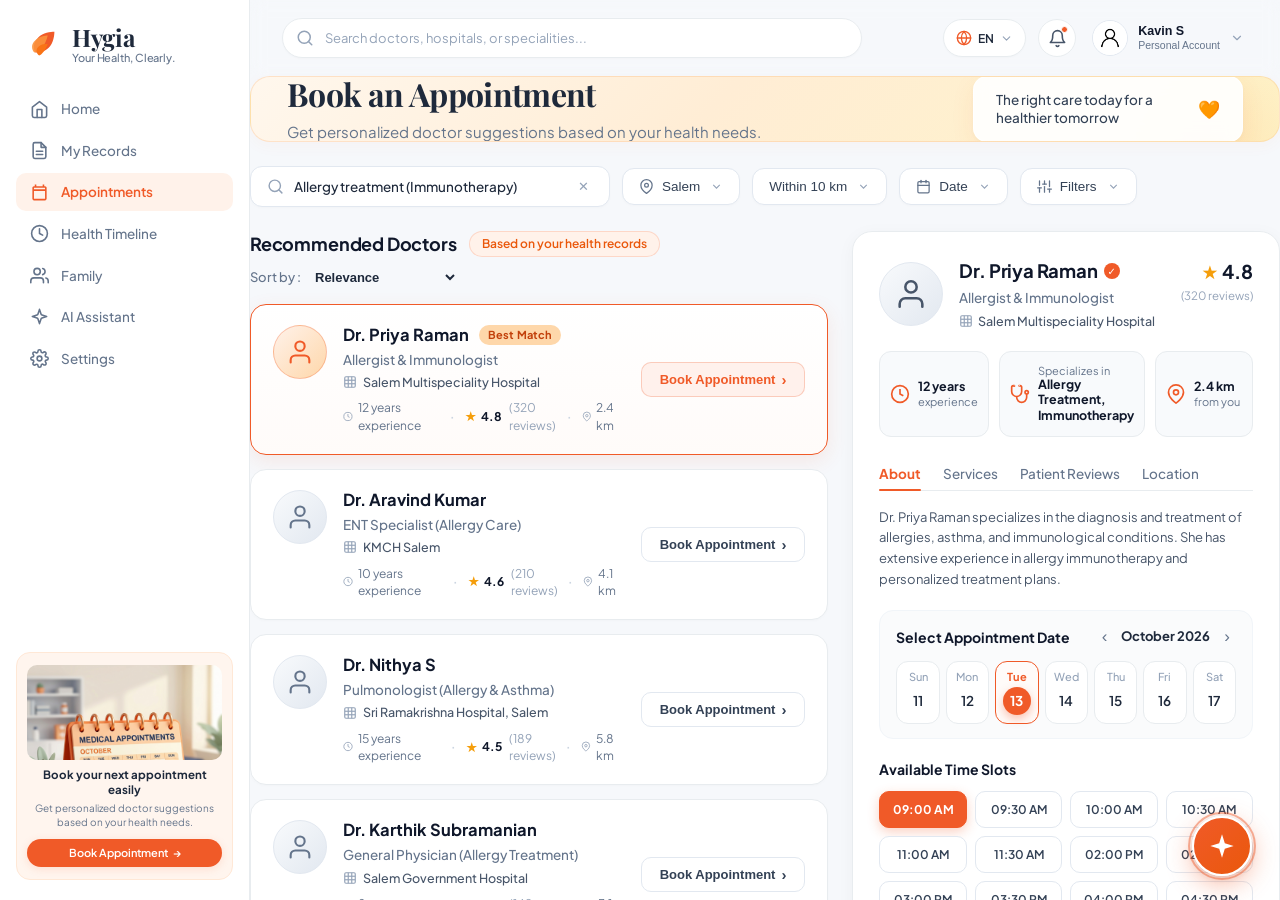
==== commit 35e17f58: "feat: add document management API and frontend pages for appointments and login" ====
--- a/frontend/appointments.html
+++ b/frontend/appointments.html
@@ -8,7 +8,7 @@
   <link rel="preconnect" href="https://fonts.googleapis.com">
   <link rel="preconnect" href="https://fonts.gstatic.com" crossorigin>
   <link href="https://fonts.googleapis.com/css2?family=Playfair+Display:ital,wght@0,600;0,700;1,600&family=Plus+Jakarta+Sans:wght@400;500;600;700&display=swap" rel="stylesheet">
-  <link rel="stylesheet" href="style.css?v=10">
+  <link rel="stylesheet" href="style.css?v=12">
 </head>
 <body>
   <div class="app-layout">
@@ -106,7 +106,7 @@
         <div class="promo-content">
           <h4 class="promo-title">Book your next appointment easily</h4>
           <p class="promo-desc">Get personalized doctor suggestions based on your health needs.</p>
-          <a href="#quick-book" class="promo-cta-btn" id="sidebarBookCta">
+          <a href="#doctorBookingCard" class="promo-cta-btn" id="sidebarBookCta">
             <span>Book Appointment</span>
             <span class="btn-arrow">→</span>
           </a>
@@ -136,47 +136,101 @@
           <!-- Language Selector -->
           <div class="header-lang-wrapper" id="langWrapper">
             <button class="lang-selector-btn" id="langToggle" aria-label="Select Language">
-              <svg class="lang-icon" viewBox="0 0 24 24" fill="none" stroke="currentColor" stroke-width="2" stroke-linecap="round" stroke-linejoin="round">
+              <svg class="lang-globe-icon" viewBox="0 0 24 24" fill="none" stroke="currentColor" stroke-width="2" stroke-linecap="round" stroke-linejoin="round">
                 <circle cx="12" cy="12" r="10"></circle>
                 <line x1="2" y1="12" x2="22" y2="12"></line>
                 <path d="M12 2a15.3 15.3 0 0 1 4 10 15.3 15.3 0 0 1-4 10 15.3 15.3 0 0 1-4-10 15.3 15.3 0 0 1 4-10z"></path>
               </svg>
-              <span class="current-lang-text" id="currentLangText">English</span>
-              <svg class="lang-chevron" viewBox="0 0 24 24" fill="none" stroke="currentColor" stroke-width="2">
+              <span class="lang-current-label" id="currentLangLabel">EN</span>
+              <svg class="lang-chevron-icon" viewBox="0 0 24 24" fill="none" stroke="currentColor" stroke-width="2" stroke-linecap="round" stroke-linejoin="round">
                 <polyline points="6 9 12 15 18 9"></polyline>
               </svg>
             </button>
-            <div class="lang-dropdown-menu" id="langDropdownMenu">
-              <button class="lang-option-btn active" data-lang="en">
-                <span class="lang-name">English</span>
-                <span class="lang-check">✓</span>
-              </button>
-              <button class="lang-option-btn" data-lang="ta">
-                <span class="lang-name">தமிழ் (Tamil)</span>
-                <span class="lang-check">✓</span>
-              </button>
+            <div class="lang-dropdown" id="langDropdown">
+              <div class="dropdown-header">
+                <h6>Language</h6>
+              </div>
+              <ul class="dropdown-list lang-list">
+                <li class="dropdown-item lang-item active" data-lang="en">
+                  <span class="lang-native">English</span>
+                  <span class="lang-code-pill">EN</span>
+                </li>
+                <li class="dropdown-item lang-item" data-lang="es">
+                  <span class="lang-native">Español</span>
+                  <span class="lang-code-pill">ES</span>
+                </li>
+                <li class="dropdown-item lang-item" data-lang="fr">
+                  <span class="lang-native">Français</span>
+                  <span class="lang-code-pill">FR</span>
+                </li>
+                <li class="dropdown-item lang-item" data-lang="ta">
+                  <span class="lang-native">தமிழ்</span>
+                  <span class="lang-code-pill">TA</span>
+                </li>
+                <li class="dropdown-item lang-item" data-lang="hi">
+                  <span class="lang-native">हिन्दी</span>
+                  <span class="lang-code-pill">HI</span>
+                </li>
+                <li class="dropdown-item lang-item" data-lang="de">
+                  <span class="lang-native">Deutsch</span>
+                  <span class="lang-code-pill">DE</span>
+                </li>
+              </ul>
             </div>
           </div>
 
           <!-- Notification Bell -->
-          <button class="icon-button notification-btn" aria-label="Notifications">
-            <svg class="btn-icon" viewBox="0 0 24 24" fill="none" stroke="currentColor" stroke-width="2" stroke-linecap="round" stroke-linejoin="round">
-              <path d="M18 8A6 6 0 0 0 6 8c0 7-3 9-3 9h18s-3-2-3-9"></path>
-              <path d="M13.73 21a2 2 0 0 1-3.46 0"></path>
-            </svg>
-            <span class="notification-indicator"></span>
-          </button>
-
-          <!-- User Profile -->
-          <div class="user-profile">
-            <img src="assets/user_avatar.jpg" alt="Kavin S" class="avatar-img">
-            <div class="user-info">
-              <span class="user-name">Kavin S</span>
-              <span class="user-role">Personal Account</span>
-            </div>
-            <svg class="chevron-icon" viewBox="0 0 24 24" fill="none" stroke="currentColor" stroke-width="2" stroke-linecap="round" stroke-linejoin="round">
-              <polyline points="6 9 12 15 18 9"></polyline>
-            </svg>
+          <div class="header-notification-wrapper" id="notifWrapper">
+            <button class="icon-button notification-btn" id="notifToggle" aria-label="Notifications">
+              <svg viewBox="0 0 24 24" fill="none" stroke="currentColor" stroke-width="2" stroke-linecap="round" stroke-linejoin="round">
+                <path d="M18 8A6 6 0 0 0 6 8c0 7-3 9-3 9h18s-3-2-3-9"></path>
+                <path d="M13.73 21a2 2 0 0 1-3.46 0"></path>
+              </svg>
+              <span class="notification-badge"></span>
+            </button>
+            <div class="notification-dropdown" id="notifDropdown">
+              <div class="dropdown-header">
+                <h6>Notifications</h6>
+                <span class="badge-count">2 New</span>
+              </div>
+              <ul class="dropdown-list">
+                <li class="dropdown-item unread">
+                  <span class="dot-unread"></span>
+                  <div class="notif-content">
+                    <p class="notif-text">Lab results for <strong>Allergy Panel</strong> uploaded.</p>
+                    <span class="notif-time">10 mins ago</span>
+                  </div>
+                </li>
+                <li class="dropdown-item unread">
+                  <span class="dot-unread"></span>
+                  <div class="notif-content">
+                    <p class="notif-text">Upcoming appointment with <strong>Dr. Priya Raman</strong>.</p>
+                    <span class="notif-time">Tomorrow 09:00 AM</span>
+                  </div>
+                </li>
+              </ul>
+            </div>
+          </div>
+
+          <!-- User Profile Dropdown -->
+          <div class="user-profile-wrapper" id="userProfileWrapper">
+            <button class="user-profile-btn" id="userProfileBtn">
+              <img src="assets/user_avatar.jpg" alt="Kavin S" class="user-avatar-img">
+              <div class="user-meta">
+                <span class="user-name">Kavin S</span>
+                <span class="user-role">Personal Account</span>
+              </div>
+              <svg class="chevron-icon" viewBox="0 0 24 24" fill="none" stroke="currentColor" stroke-width="2" stroke-linecap="round" stroke-linejoin="round">
+                <polyline points="6 9 12 15 18 9"></polyline>
+              </svg>
+            </button>
+            <div class="profile-dropdown" id="profileDropdown">
+              <a href="#profile" class="profile-item">Account Details</a>
+              <a href="family.html" class="profile-item">Family Profiles (3)</a>
+              <a href="#security" class="profile-item">Privacy &amp; Data</a>
+              <hr class="dropdown-divider">
+              <a href="login.html" class="profile-item text-danger">Sign Out</a>
+            </div>
           </div>
         </div>
       </header>
@@ -862,6 +916,6 @@
     </div>
   </div>
 
-  <script src="script.js?v=10"></script>
+  <script src="script.js?v=12"></script>
 </body>
 </html>
--- a/frontend/style.css
+++ b/frontend/style.css
@@ -2508,8 +2508,8 @@
   background: linear-gradient(
     90deg, 
     #FAF7F2 0%, 
-    #FAF7F2 36%, 
-    rgba(250, 247, 242, 0.90) 50%, 
+    #FAF7F2 32%, 
+    rgba(250, 247, 242, 0.88) 50%, 
     rgba(250, 247, 242, 0.40) 72%, 
     rgba(250, 247, 242, 0.18) 100%
   );
@@ -2523,7 +2523,7 @@
   z-index: 10;
   display: flex;
   align-items: center;
-  justify-content: space-between;
+  justify-content: flex-end;
   padding: 22px 48px 0 48px;
 }
 
@@ -2635,13 +2635,13 @@
   position: relative;
   z-index: 10;
   flex: 1;
-  max-width: 1240px;
+  max-width: 1200px;
   width: 100%;
   margin: 0 auto;
-  padding: 12px 48px 48px 48px;
+  padding: 24px 48px 48px 48px;
   display: grid;
-  grid-template-columns: 1.15fr 0.95fr;
-  gap: 64px;
+  grid-template-columns: 1fr 1fr;
+  gap: 60px;
   align-items: center;
 }
 
@@ -2649,34 +2649,32 @@
 .login-brand-col {
   display: flex;
   flex-direction: column;
+  justify-content: center;
+  align-items: flex-start;
   padding-right: 12px;
 }
 
 .login-brand-header {
-<<<<<<< HEAD
   margin-bottom: 28px;
-=======
-  margin-bottom: 32px;
->>>>>>> 9394c2a8dbde6956380fb4cde938b51e12209fea
 }
 
 .login-brand-header .brand-logo {
   text-decoration: none;
   display: inline-flex;
   align-items: center;
-  gap: 16px;
+  gap: 18px;
   transition: transform 0.2s ease;
 }
 
 .login-brand-header .brand-logo:hover {
-  transform: translateY(-1px);
+  transform: translateY(-2px);
 }
 
 .login-brand-header .brand-icon {
-  width: 58px;
-  height: 58px;
+  width: 64px;
+  height: 64px;
   flex-shrink: 0;
-  filter: drop-shadow(0 4px 12px rgba(240, 90, 40, 0.2));
+  filter: drop-shadow(0 6px 16px rgba(240, 90, 40, 0.22));
 }
 
 .login-brand-header .brand-text {
@@ -2687,32 +2685,32 @@
 
 .login-brand-header .brand-title {
   font-family: var(--font-serif);
-  font-size: 38px;
+  font-size: 46px;
   font-weight: 700;
   color: #111827;
   line-height: 1.05;
-  letter-spacing: -0.5px;
+  letter-spacing: -0.6px;
 }
 
 .login-brand-header .brand-tagline {
-  font-size: 13.5px;
+  font-size: 15px;
   color: #64748B;
   font-weight: 500;
   letter-spacing: 0.3px;
-  margin-top: 3px;
+  margin-top: 5px;
 }
 
 .login-headline-group {
-  margin-bottom: 30px;
+  margin-bottom: 0;
 }
 
 .login-headline {
   font-family: var(--font-serif);
-  font-size: 42px;
+  font-size: 44px;
   font-weight: 700;
   color: #111827;
   line-height: 1.18;
-  margin-bottom: 14px;
+  margin-bottom: 0;
   letter-spacing: -0.6px;
 }
 
@@ -2898,10 +2896,11 @@
   line-height: 1.45;
 }
 
-/* Right Column: Card */
+/* Card Container */
 .login-card-col {
   display: flex;
   justify-content: flex-end;
+  width: 100%;
 }
 
 .login-card-box {
@@ -4210,7 +4209,6 @@
 }
 
 /* ==========================================================================
-<<<<<<< HEAD
    QUICK ACTION MODALS & CAMERA SCANNER SYSTEM
    ========================================================================== */
 .modal-header-meta {
@@ -4452,7 +4450,7 @@
 }
 
 
-=======
+/* ==========================================================================
    AI ASSISTANT STANDALONE PAGE STYLES (assistant.html)
    ========================================================================== */
 .ai-page-layout {
@@ -4461,7 +4459,6 @@
   gap: 20px;
   align-items: start;
 }
->>>>>>> 9394c2a8dbde6956380fb4cde938b51e12209fea
 
 .ai-main-card {
   background: #FFFFFF;
@@ -5097,6 +5094,10 @@
 /* ==========================================================================
    FLOATING CORNER AI CHATBOT WIDGET
    ========================================================================== */
+.login-body .floating-chatbot-wrapper {
+  display: none !important;
+}
+
 .floating-chatbot-wrapper {
   position: fixed;
   bottom: 24px;
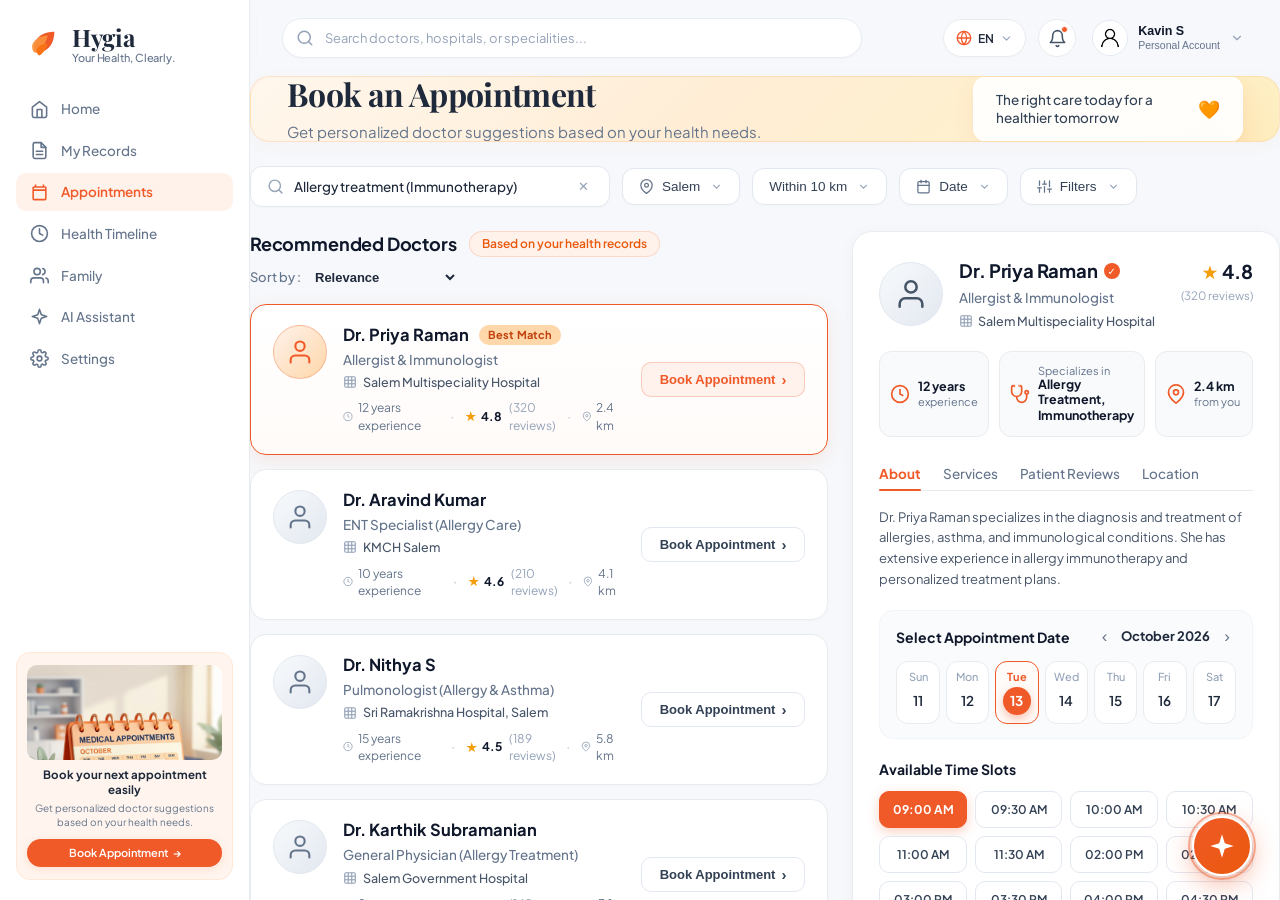
==== commit 0fa7e944: "feat: add frontend views for login, appointments, assistant, and styling" ====
--- a/frontend/appointments.html
+++ b/frontend/appointments.html
@@ -4,7 +4,6 @@
   <meta charset="UTF-8">
   <meta name="viewport" content="width=device-width, initial-scale=1.0">
   <title>Hygia - Book an Appointment</title>
-  <!-- Google Fonts -->
   <link rel="preconnect" href="https://fonts.googleapis.com">
   <link rel="preconnect" href="https://fonts.gstatic.com" crossorigin>
   <link href="https://fonts.googleapis.com/css2?family=Playfair+Display:ital,wght@0,600;0,700;1,600&family=Plus+Jakarta+Sans:wght@400;500;600;700&display=swap" rel="stylesheet">
@@ -12,7 +11,6 @@
 </head>
 <body>
   <div class="app-layout">
-    <!-- LEFT SIDEBAR -->
     <aside class="sidebar" id="sidebar">
       <div class="sidebar-header">
         <a href="index.html" class="brand-logo">
@@ -27,8 +25,7 @@
           </div>
         </a>
       </div>
-
-      <nav class="sidebar-nav">
+<nav class="sidebar-nav">
         <ul class="nav-list">
           <li class="nav-item">
             <a href="index.html" class="nav-link">
@@ -97,8 +94,6 @@
           </li>
         </ul>
       </nav>
-
-      <!-- SIDEBAR PROMO CTA CARD -->
       <div class="sidebar-promo-card">
         <div class="promo-illustration">
           <img src="assets/appointment_calendar.jpg" alt="Book Appointment Easily" class="promo-img">
@@ -113,10 +108,7 @@
         </div>
       </div>
     </aside>
-
-    <!-- MAIN APPOINTMENT PAGE CONTENT -->
     <main class="main-content">
-      <!-- TOP NAVIGATION BAR -->
       <header class="top-header">
         <div class="search-container">
           <svg class="search-icon" viewBox="0 0 24 24" fill="none" stroke="currentColor" stroke-width="2" stroke-linecap="round" stroke-linejoin="round">
@@ -131,9 +123,7 @@
             autocomplete="off"
           >
         </div>
-
         <div class="header-actions">
-          <!-- Language Selector -->
           <div class="header-lang-wrapper" id="langWrapper">
             <button class="lang-selector-btn" id="langToggle" aria-label="Select Language">
               <svg class="lang-globe-icon" viewBox="0 0 24 24" fill="none" stroke="currentColor" stroke-width="2" stroke-linecap="round" stroke-linejoin="round">
@@ -178,8 +168,6 @@
               </ul>
             </div>
           </div>
-
-          <!-- Notification Bell -->
           <div class="header-notification-wrapper" id="notifWrapper">
             <button class="icon-button notification-btn" id="notifToggle" aria-label="Notifications">
               <svg viewBox="0 0 24 24" fill="none" stroke="currentColor" stroke-width="2" stroke-linecap="round" stroke-linejoin="round">
@@ -211,8 +199,6 @@
               </ul>
             </div>
           </div>
-
-          <!-- User Profile Dropdown -->
           <div class="user-profile-wrapper" id="userProfileWrapper">
             <button class="user-profile-btn" id="userProfileBtn">
               <img src="assets/user_avatar.jpg" alt="Kavin S" class="user-avatar-img">
@@ -234,8 +220,6 @@
           </div>
         </div>
       </header>
-
-      <!-- APPOINTMENT HERO BANNER -->
       <section class="appointment-hero-banner">
         <div class="appointment-hero-content">
           <h2 class="appointment-hero-title">Book an Appointment</h2>
@@ -248,10 +232,7 @@
           </div>
         </div>
       </section>
-
-      <!-- SEARCH & FILTER CONTROLS BAR -->
       <section class="appointment-filters-bar">
-        <!-- Search query pill box -->
         <div class="filter-search-box">
           <svg class="filter-box-icon" viewBox="0 0 24 24" fill="none" stroke="currentColor" stroke-width="2" stroke-linecap="round" stroke-linejoin="round">
             <circle cx="11" cy="11" r="8"></circle>
@@ -266,8 +247,6 @@
           >
           <button type="button" class="filter-clear-btn" id="clearSearchQuery" aria-label="Clear search">✕</button>
         </div>
-
-        <!-- Location Dropdown -->
         <div class="filter-dropdown-wrap">
           <button type="button" class="filter-dropdown-btn" id="locationFilterBtn">
             <svg class="filter-btn-icon" viewBox="0 0 24 24" fill="none" stroke="currentColor" stroke-width="2" stroke-linecap="round" stroke-linejoin="round">
@@ -286,8 +265,6 @@
             <div class="filter-option" data-value="Erode">Erode</div>
           </div>
         </div>
-
-        <!-- Radius Dropdown -->
         <div class="filter-dropdown-wrap">
           <button type="button" class="filter-dropdown-btn" id="radiusFilterBtn">
             <span id="selectedRadiusText">Within 10 km</span>
@@ -302,8 +279,6 @@
             <div class="filter-option" data-value="50">Within 50 km</div>
           </div>
         </div>
-
-        <!-- Date Filter Dropdown -->
         <div class="filter-dropdown-wrap">
           <button type="button" class="filter-dropdown-btn" id="dateFilterBtn">
             <svg class="filter-btn-icon" viewBox="0 0 24 24" fill="none" stroke="currentColor" stroke-width="2" stroke-linecap="round" stroke-linejoin="round">
@@ -324,8 +299,6 @@
             <div class="filter-option" data-value="this-week">This Week</div>
           </div>
         </div>
-
-        <!-- Filters Extra Button -->
         <div class="filter-dropdown-wrap">
           <button type="button" class="filter-dropdown-btn filter-btn-last" id="moreFiltersBtn">
             <svg class="filter-btn-icon" viewBox="0 0 24 24" fill="none" stroke="currentColor" stroke-width="2" stroke-linecap="round" stroke-linejoin="round">
@@ -346,10 +319,7 @@
           </button>
         </div>
       </section>
-
-      <!-- TWO-COLUMN MAIN CONTENT GRID -->
       <div class="appointment-layout-grid">
-        <!-- LEFT COLUMN: RECOMMENDED DOCTORS LIST -->
         <section class="appointment-doctors-col">
           <!-- Section Header -->
           <div class="doctors-section-header">
@@ -369,10 +339,7 @@
               </div>
             </div>
           </div>
-
-          <!-- Doctor Cards List -->
           <div class="doctor-cards-list" id="doctorCardsList">
-            <!-- Doctor 1: Dr. Priya Raman (Selected by default) -->
             <article class="doctor-card selected" data-doctor-id="priya-raman">
               <div class="doctor-card-main">
                 <div class="doctor-avatar-wrap">
@@ -431,8 +398,6 @@
                 </button>
               </div>
             </article>
-
-            <!-- Doctor 2: Dr. Aravind Kumar -->
             <article class="doctor-card" data-doctor-id="aravind-kumar">
               <div class="doctor-card-main">
                 <div class="doctor-avatar-wrap">
@@ -490,8 +455,6 @@
                 </button>
               </div>
             </article>
-
-            <!-- Doctor 3: Dr. Nithya S -->
             <article class="doctor-card" data-doctor-id="nithya-s">
               <div class="doctor-card-main">
                 <div class="doctor-avatar-wrap">
@@ -549,8 +512,6 @@
                 </button>
               </div>
             </article>
-
-            <!-- Doctor 4: Dr. Karthik Subramanian -->
             <article class="doctor-card" data-doctor-id="karthik-subramanian">
               <div class="doctor-card-main">
                 <div class="doctor-avatar-wrap">
@@ -608,8 +569,6 @@
                 </button>
               </div>
             </article>
-
-            <!-- Doctor 5: Dr. Meena Lakshmi -->
             <article class="doctor-card" data-doctor-id="meena-lakshmi">
               <div class="doctor-card-main">
                 <div class="doctor-avatar-wrap">
@@ -669,11 +628,8 @@
             </article>
           </div>
         </section>
-
-        <!-- RIGHT COLUMN: DOCTOR BOOKING & DETAIL CARD -->
         <aside class="appointment-detail-col">
           <div class="doctor-booking-card" id="doctorBookingCard">
-            <!-- Card Header: Doctor Profile & Rating -->
             <div class="booking-card-header">
               <div class="booking-doctor-profile">
                 <div class="booking-doctor-avatar">
@@ -708,8 +664,6 @@
                 <span class="rating-count" id="panelDoctorReviews">(320 reviews)</span>
               </div>
             </div>
-
-            <!-- 3 Highlights Badges Grid -->
             <div class="doctor-info-badges">
               <div class="info-badge-item">
                 <svg class="badge-icon" viewBox="0 0 24 24" fill="none" stroke="currentColor" stroke-width="2">
@@ -721,7 +675,6 @@
                   <span class="badge-caption">experience</span>
                 </div>
               </div>
-
               <div class="info-badge-item">
                 <svg class="badge-icon" viewBox="0 0 24 24" fill="none" stroke="currentColor" stroke-width="2">
                   <path d="M4.8 2.3A.3.3 0 1 0 5 2H4a2 2 0 0 0-2 2v5a6 6 0 0 0 6 6v0a6 6 0 0 0 6-6V4a2 2 0 0 0-2-2h-1a.2.2 0 1 0 .3.3"></path>
@@ -745,23 +698,17 @@
                 </div>
               </div>
             </div>
-
-            <!-- Tab Navigation -->
             <div class="doctor-detail-tabs">
               <button type="button" class="tab-link active" data-tab="about">About</button>
               <button type="button" class="tab-link" data-tab="services">Services</button>
               <button type="button" class="tab-link" data-tab="reviews">Patient Reviews</button>
               <button type="button" class="tab-link" data-tab="location">Location</button>
             </div>
-
-            <!-- Tab Content -->
             <div class="tab-content-area" id="tabContentArea">
               <p class="doctor-bio-text" id="panelDoctorBio">
                 Dr. Priya Raman specializes in the diagnosis and treatment of allergies, asthma, and immunological conditions. She has extensive experience in allergy immunotherapy and personalized treatment plans.
               </p>
             </div>
-
-            <!-- Select Appointment Date -->
             <div class="date-picker-section">
               <div class="date-picker-header">
                 <h4 class="date-picker-title">Select Appointment Date</h4>
@@ -771,8 +718,6 @@
                   <button type="button" class="month-nav-btn" id="nextMonthBtn" aria-label="Next month">›</button>
                 </div>
               </div>
-
-              <!-- 7-Day Picker Row -->
               <div class="days-strip-row" id="daysStripRow">
                 <button type="button" class="day-slot-btn" data-date="2026-10-11" data-day-name="Sunday" data-day-num="11">
                   <span class="day-name">Sun</span>
@@ -804,8 +749,6 @@
                 </button>
               </div>
             </div>
-
-            <!-- Available Time Slots -->
             <div class="time-slots-section">
               <h4 class="time-slots-title">Available Time Slots</h4>
               <div class="time-slots-grid" id="timeSlotsGrid">
@@ -823,8 +766,6 @@
                 <button type="button" class="time-slot-btn" data-slot="04:30 PM">04:30 PM</button>
               </div>
             </div>
-
-            <!-- Primary CTA: Book Appointment -->
             <div class="booking-submit-wrap">
               <button type="button" class="btn-confirm-booking" id="btnConfirmBooking">
                 <svg class="btn-cal-icon" viewBox="0 0 24 24" fill="none" stroke="currentColor" stroke-width="2" stroke-linecap="round" stroke-linejoin="round">
@@ -841,8 +782,6 @@
       </div>
     </main>
   </div>
-
-  <!-- BOOKING CONFIRMATION MODAL -->
   <div class="modal-backdrop" id="bookingConfirmModal" style="display: none;">
     <div class="modal-box appointment-confirm-modal-box">
       <div class="modal-header">
--- a/frontend/style.css
+++ b/frontend/style.css
@@ -2508,10 +2508,10 @@
   background: linear-gradient(
     90deg, 
     #FAF7F2 0%, 
-    #FAF7F2 32%, 
-    rgba(250, 247, 242, 0.88) 50%, 
-    rgba(250, 247, 242, 0.40) 72%, 
-    rgba(250, 247, 242, 0.18) 100%
+    #FAF7F2 36%, 
+    rgba(250, 247, 242, 0.94) 52%, 
+    rgba(250, 247, 242, 0.65) 75%, 
+    rgba(250, 247, 242, 0.28) 100%
   );
   z-index: 2;
   pointer-events: none;
@@ -2635,46 +2635,48 @@
   position: relative;
   z-index: 10;
   flex: 1;
-  max-width: 1200px;
+  max-width: 1220px;
   width: 100%;
   margin: 0 auto;
-  padding: 24px 48px 48px 48px;
+  padding: 32px 48px 48px 48px;
   display: grid;
-  grid-template-columns: 1fr 1fr;
-  gap: 60px;
-  align-items: center;
-}
-
-/* Left Column */
+  grid-template-columns: minmax(0, 1.14fr) minmax(0, 0.86fr);
+  gap: 56px;
+  align-items: center;
+}
+
+/* Left Column: Brand & Hero */
 .login-brand-col {
   display: flex;
   flex-direction: column;
   justify-content: center;
   align-items: flex-start;
   padding-right: 12px;
+  max-width: 580px;
 }
 
 .login-brand-header {
-  margin-bottom: 28px;
+  margin-bottom: 24px;
 }
 
 .login-brand-header .brand-logo {
   text-decoration: none;
   display: inline-flex;
   align-items: center;
-  gap: 18px;
-  transition: transform 0.2s ease;
+  gap: 16px;
+  transition: transform 0.2s ease, opacity 0.2s ease;
 }
 
 .login-brand-header .brand-logo:hover {
-  transform: translateY(-2px);
+  transform: translateY(-1px);
+  opacity: 0.95;
 }
 
 .login-brand-header .brand-icon {
-  width: 64px;
-  height: 64px;
+  width: 52px;
+  height: 52px;
   flex-shrink: 0;
-  filter: drop-shadow(0 6px 16px rgba(240, 90, 40, 0.22));
+  filter: drop-shadow(0 4px 14px rgba(240, 90, 40, 0.26));
 }
 
 .login-brand-header .brand-text {
@@ -2685,89 +2687,98 @@
 
 .login-brand-header .brand-title {
   font-family: var(--font-serif);
-  font-size: 46px;
+  font-size: 34px;
   font-weight: 700;
-  color: #111827;
-  line-height: 1.05;
-  letter-spacing: -0.6px;
+  color: #0F172A;
+  line-height: 1.08;
+  letter-spacing: -0.02em;
 }
 
 .login-brand-header .brand-tagline {
-  font-size: 15px;
+  font-family: var(--font-sans);
+  font-size: 13.5px;
   color: #64748B;
   font-weight: 500;
-  letter-spacing: 0.3px;
-  margin-top: 5px;
+  letter-spacing: 0.02em;
+  margin-top: 3px;
 }
 
 .login-headline-group {
-  margin-bottom: 0;
+  margin-bottom: 24px;
 }
 
 .login-headline {
   font-family: var(--font-serif);
-  font-size: 44px;
+  font-size: clamp(34px, 3.6vw, 46px);
   font-weight: 700;
-  color: #111827;
-  line-height: 1.18;
-  margin-bottom: 0;
-  letter-spacing: -0.6px;
+  color: #0F172A;
+  line-height: 1.15;
+  letter-spacing: -0.025em;
+  margin: 0;
 }
 
 .headline-gradient {
-  background: linear-gradient(135deg, #EA580C 0%, #F05A28 40%, #D94617 100%);
+  color: #F05A28;
+  background: linear-gradient(135deg, #EA580C 0%, #F05A28 50%, #D94617 100%);
   -webkit-background-clip: text;
+  background-clip: text;
   -webkit-text-fill-color: transparent;
+  display: inline-block;
 }
 
 .login-subtitle {
-  font-size: 14.5px;
-  color: #64748B;
-  line-height: 1.58;
-  max-width: 480px;
-}
-
-/* 4 Feature Badges List */
+  font-family: var(--font-sans);
+  font-size: 15px;
+  color: #475569;
+  line-height: 1.6;
+  margin-top: 14px;
+  max-width: 520px;
+}
+
+/* Feature Highlights List */
 .login-features-list {
   display: flex;
   flex-direction: column;
-  gap: 16px;
-  margin-bottom: 26px;
+  gap: 12px;
+  margin-bottom: 22px;
+  width: 100%;
 }
 
 .login-feature-item {
   display: flex;
   align-items: center;
-  gap: 16px;
-  padding: 8px 12px;
-  border-radius: 12px;
-  background: rgba(255, 255, 255, 0.45);
-  backdrop-filter: blur(4px);
-  border: 1px solid rgba(255, 255, 255, 0.6);
-  transition: all 0.2s ease;
+  gap: 14px;
+  padding: 10px 14px;
+  border-radius: 14px;
+  background: rgba(255, 255, 255, 0.65);
+  backdrop-filter: blur(8px);
+  -webkit-backdrop-filter: blur(8px);
+  border: 1px solid rgba(230, 224, 215, 0.7);
+  box-shadow: 0 2px 6px rgba(15, 23, 42, 0.02);
+  transition: transform 0.2s ease, background-color 0.2s ease, border-color 0.2s ease, box-shadow 0.2s ease;
 }
 
 .login-feature-item:hover {
-  background: rgba(255, 255, 255, 0.85);
-  transform: translateX(4px);
-  border-color: #FED7AA;
-  box-shadow: 0 4px 14px rgba(240, 90, 40, 0.05);
+  background: rgba(255, 255, 255, 0.92);
+  transform: translateX(3px);
+  border-color: #FDBA74;
+  box-shadow: 0 4px 14px rgba(240, 90, 40, 0.08);
 }
 
 .feature-icon-badge {
-  width: 42px;
-  height: 42px;
-  border-radius: 50%;
+  width: 38px;
+  height: 38px;
+  border-radius: 10px;
   display: flex;
   align-items: center;
   justify-content: center;
   flex-shrink: 0;
-  box-shadow: 0 2px 8px rgba(0, 0, 0, 0.04);
+  box-shadow: 0 2px 6px rgba(0, 0, 0, 0.04);
 }
 
 .feature-icon-badge svg {
-  width: 19px;
-  height: 19px;
+  width: 18px;
+  height: 18px;
 }
 
 .feature-icon-badge.badge-orange {
@@ -2788,25 +2799,22 @@
   border: 1px solid #DCFCE7;
 }
 
-.feature-icon-badge.badge-blue {
-  background-color: #EFF6FF;
-  color: #2563EB;
-  border: 1px solid #DBEAFE;
-}
-
 .feature-text {
   display: flex;
   flex-direction: column;
 }
 
 .feature-title {
+  font-family: var(--font-sans);
   font-size: 13.5px;
   font-weight: 700;
-  color: #1E293B;
+  color: #0F172A;
   margin-bottom: 2px;
+  line-height: 1.3;
 }
 
 .feature-desc {
+  font-family: var(--font-sans);
   font-size: 12px;
   color: #64748B;
   line-height: 1.4;
@@ -2821,12 +2829,12 @@
   border-radius: 12px;
   background: rgba(255, 247, 237, 0.75);
   border: 1px solid #FED7AA;
-  margin-bottom: 18px;
+  width: 100%;
 }
 
 .security-shield-icon {
-  width: 22px;
-  height: 22px;
+  width: 20px;
+  height: 20px;
   color: var(--color-primary);
   flex-shrink: 0;
 }
@@ -3559,54 +3567,155 @@
 
 /* Responsive Media Queries */
 @media (max-width: 1080px) {
+  .login-top-bar {
+    padding: 18px 28px 0 28px;
+  }
   .login-container {
     grid-template-columns: 1fr;
-    gap: 40px;
-    padding: 16px 32px 40px 32px;
+    gap: 36px;
+    padding: 16px 28px 48px 28px;
+    max-width: 580px;
   }
   .login-brand-col {
     padding-right: 0;
     text-align: center;
     align-items: center;
+    max-width: 100%;
   }
   .login-brand-header .brand-logo {
     justify-content: center;
   }
   .login-subtitle {
-    margin: 0 auto;
+    margin-left: auto;
+    margin-right: auto;
   }
   .login-features-list {
-    display: grid;
-    grid-template-columns: 1fr 1fr;
+    display: flex;
+    flex-direction: column;
+    gap: 10px;
     width: 100%;
+  }
+  .login-feature-item {
+    text-align: left;
+  }
+  .login-security-badge {
+    justify-content: center;
+    text-align: left;
   }
   .login-card-col {
     justify-content: center;
   }
   .login-card-box {
     max-width: 500px;
+    margin: 0 auto;
+  }
+  .login-bg-overlay {
+    background: rgba(250, 247, 242, 0.93) !important;
+    backdrop-filter: blur(6px);
+    -webkit-backdrop-filter: blur(6px);
   }
 }
 
 @media (max-width: 640px) {
   .login-top-bar {
-    padding: 16px 20px 0 20px;
+    padding: 14px 16px 0 16px;
   }
   .login-container {
-    padding: 12px 16px 32px 16px;
-    gap: 28px;
+    padding: 12px 16px 36px 16px;
+    gap: 22px;
+  }
+  .login-brand-header {
+    margin-bottom: 18px;
+  }
+  .login-brand-header .brand-icon {
+    width: 44px;
+    height: 44px;
+  }
+  .login-brand-header .brand-title {
+    font-size: 28px;
   }
   .login-headline {
-    font-size: 30px;
+    font-size: 28px;
+    line-height: 1.18;
+  }
+  .login-subtitle {
+    font-size: 13.5px;
+    margin-top: 10px;
+    margin-bottom: 0;
   }
   .login-features-list {
-    grid-template-columns: 1fr;
+    display: flex !important;
+    flex-direction: column !important;
+    gap: 10px !important;
+  }
+  .login-feature-item {
+    padding: 10px 14px;
+    gap: 12px;
+    background: rgba(255, 255, 255, 0.88);
+    border: 1px solid rgba(230, 224, 215, 0.85);
+  }
+  .feature-icon-badge {
+    width: 34px;
+    height: 34px;
+    border-radius: 8px;
+  }
+  .feature-icon-badge svg {
+    width: 16px;
+    height: 16px;
+  }
+  .feature-title {
+    font-size: 13px;
+  }
+  .feature-desc {
+    font-size: 11.5px;
+  }
+  .login-security-badge {
+    background: rgba(255, 247, 237, 0.92);
+    border: 1px solid #FED7AA;
   }
   .login-card-box {
-    padding: 24px 20px;
+    padding: 24px 18px;
+    border-radius: 18px;
+    background: rgba(255, 255, 255, 0.98);
+    box-shadow: 0 12px 36px -8px rgba(15, 23, 42, 0.08), 0 0 0 1px rgba(230, 224, 215, 0.6);
   }
   .social-login-grid {
     grid-template-columns: 1fr;
+  }
+}
+
+/* Accessible Focus States */
+.need-help-link:focus-visible,
+.brand-logo:focus-visible,
+.role-tab:focus-visible,
+.form-input:focus-visible,
+.toggle-password-btn:focus-visible,
+.login-submit-btn:focus-visible,
+.social-btn:focus-visible,
+.register-link-btn:focus-visible,
+.forgot-link:focus-visible,
+.remember-me-checkbox input:focus-visible {
+  outline: 2px solid var(--color-primary);
+  outline-offset: 2px;
+}
+
+/* Reduced Motion Support */
+@media (prefers-reduced-motion: reduce) {
+  .login-bg-scene {
+    transition: none !important;
+    transform: none !important;
+  }
+  .status-indicator-dot {
+    animation: none !important;
+  }
+  .login-brand-header .brand-logo,
+  .login-feature-item,
+  .login-submit-btn,
+  .social-btn,
+  .need-help-link,
+  .role-tab {
+    transition: none !important;
+    transform: none !important;
   }
 }
 
@@ -4244,7 +4353,6 @@
   max-width: 580px;
   width: 100%;
 }
-
 .camera-viewfinder-wrap {
   position: relative;
   width: 100%;
@@ -4257,14 +4365,12 @@
   justify-content: center;
   box-shadow: inset 0 0 24px rgba(0, 0, 0, 0.6);
 }
-
 .camera-video-feed,
 .camera-canvas-preview {
   width: 100%;
   height: 100%;
   object-fit: cover;
 }
-
 .camera-frame-guide {
   position: absolute;
   top: 16px;
@@ -4275,7 +4381,6 @@
   border-radius: 12px;
   pointer-events: none;
 }
-
 .camera-corner {
   position: absolute;
   width: 22px;
@@ -4283,12 +4388,10 @@
   border-color: var(--color-primary);
   border-style: solid;
 }
-
 .camera-corner.tl { top: -2px; left: -2px; border-width: 3px 0 0 3px; border-top-left-radius: 8px; }
 .camera-corner.tr { top: -2px; right: -2px; border-width: 3px 3px 0 0; border-top-right-radius: 8px; }
 .camera-corner.bl { bottom: -2px; left: -2px; border-width: 0 0 3px 3px; border-bottom-left-radius: 8px; }
 .camera-corner.br { bottom: -2px; right: -2px; border-width: 0 3px 3px 0; border-bottom-right-radius: 8px; }
-
 .camera-scan-laser {
   position: absolute;
   top: 0;
@@ -4299,14 +4402,12 @@
   box-shadow: 0 0 14px var(--color-primary);
   animation: laserScanSweep 2.5s infinite ease-in-out;
 }
-
 @keyframes laserScanSweep {
   0% { top: 6%; opacity: 0; }
   15% { opacity: 1; }
   85% { opacity: 1; }
   100% { top: 94%; opacity: 0; }
 }
-
 .camera-status-overlay {
   position: absolute;
   bottom: 12px;
@@ -4320,21 +4421,18 @@
   letter-spacing: 0.3px;
   border: 1px solid rgba(255, 255, 255, 0.15);
 }
-
 .camera-options-row {
   display: flex;
   gap: 12px;
   align-items: center;
   margin-top: 8px;
 }
-
 .camera-controls-bar {
   display: flex;
   align-items: center;
   justify-content: space-between;
   padding: 16px 8px 4px 8px;
 }
-
 .camera-shutter-btn {
   width: 58px;
   height: 58px;
@@ -4348,12 +4446,10 @@
   justify-content: center;
   transition: all 0.18s ease;
 }
-
 .camera-shutter-btn:hover {
   transform: scale(1.06);
   box-shadow: 0 0 0 6px rgba(240, 90, 40, 0.3), 0 6px 18px rgba(0, 0, 0, 0.2);
 }
-
 .camera-shutter-inner {
   width: 42px;
   height: 42px;
@@ -4361,19 +4457,15 @@
   background: var(--color-primary);
   transition: transform 0.1s ease;
 }
-
 .camera-shutter-btn:active .camera-shutter-inner {
   transform: scale(0.85);
 }
-
 .camera-snapshot-actions {
   display: flex;
   justify-content: flex-end;
   gap: 10px;
   padding: 14px 4px 2px 4px;
 }
-
-/* AI Copilot Suggestions Row in Modal */
 .ai-prompt-suggestions-row {
   display: flex;
   gap: 8px;
@@ -4383,11 +4475,9 @@
   overflow-x: auto;
   scrollbar-width: none;
 }
-
 .ai-prompt-suggestions-row::-webkit-scrollbar {
   display: none;
 }
-
 .ai-prompt-suggestions-row .prompt-chip {
   background: #FFFFFF;
   border: 1px solid #E2E8F0;
@@ -4401,14 +4491,12 @@
   transition: all 0.18s ease;
   font-family: inherit;
 }
-
 .ai-prompt-suggestions-row .prompt-chip:hover {
   border-color: var(--color-primary);
   color: var(--color-primary);
   background: #FFF2EA;
   transform: translateY(-1px);
 }
-
 .file-preview-item {
   display: flex;
   align-items: center;
@@ -4421,7 +4509,6 @@
   font-size: 12.5px;
   animation: modalFadeIn 0.2s ease-out;
 }
-
 .file-preview-left {
   display: flex;
   align-items: center;
@@ -4430,7 +4517,6 @@
   text-overflow: ellipsis;
   white-space: nowrap;
 }
-
 .file-preview-badge {
   font-size: 11px;
   font-weight: 700;
@@ -4439,27 +4525,19 @@
   background: #E6F9ED;
   color: #15803D;
 }
-
 .timeline-row-flash {
   animation: timelineFlash 2s ease-out;
 }
-
 @keyframes timelineFlash {
   0% { background-color: rgba(240, 90, 40, 0.18); transform: translateX(6px); }
   100% { background-color: transparent; transform: translateX(0); }
 }
-
-
-/* ==========================================================================
-   AI ASSISTANT STANDALONE PAGE STYLES (assistant.html)
-   ========================================================================== */
 .ai-page-layout {
   display: grid;
   grid-template-columns: minmax(0, 1fr) 340px;
   gap: 20px;
   align-items: start;
 }
-
 .ai-main-card {
   background: #FFFFFF;
   border: 1px solid var(--color-border);
@@ -4471,7 +4549,6 @@
   min-height: 640px;
   position: relative;
 }
-
 .ai-workspace-content {
   flex: 1;
   display: flex;
@@ -4483,8 +4560,6 @@
   max-width: 720px;
   margin: 0 auto;
 }
-
-/* Glowing Star Halo */
 .ai-halo-badge-container {
   position: relative;
   width: 76px;
@@ -4494,7 +4569,6 @@
   align-items: center;
   justify-content: center;
 }
-
 .ai-halo-glow-bg {
   position: absolute;
   inset: -8px;
@@ -4503,7 +4577,6 @@
   filter: blur(10px);
   z-index: 1;
 }
-
 .ai-halo-circle {
   width: 62px;
   height: 62px;
@@ -4517,12 +4590,10 @@
   z-index: 2;
   box-shadow: 0 4px 14px rgba(240, 90, 40, 0.12);
 }
-
 .ai-halo-star-svg {
   width: 30px;
   height: 30px;
 }
-
 .ai-hub-title {
   font-size: 26px;
   font-weight: 700;
@@ -4530,7 +4601,6 @@
   margin-bottom: 8px;
   letter-spacing: -0.02em;
 }
-
 .ai-hub-subtitle {
   font-size: 13px;
   color: #64748B;
@@ -4538,8 +4608,6 @@
   line-height: 1.5;
   margin-bottom: 24px;
 }
-
-/* 4 Quick Action Cards */
 .ai-quick-cards-grid {
   display: grid;
   grid-template-columns: repeat(4, 1fr);
@@ -4547,7 +4615,6 @@
   width: 100%;
   margin-bottom: 22px;
 }
-
 .ai-quick-card {
   background: #FFFFFF;
   border: 1px solid #E2E8F0;
@@ -4561,13 +4628,11 @@
   transition: all 0.18s ease;
   font-family: inherit;
 }
-
 .ai-quick-card:hover {
   transform: translateY(-2px);
   border-color: #CBD5E1;
   box-shadow: 0 4px 14px rgba(0, 0, 0, 0.05);
 }
-
 .ai-card-icon-box {
   width: 34px;
   height: 34px;
@@ -4577,32 +4642,26 @@
   justify-content: center;
   flex-shrink: 0;
 }
-
 .ai-card-icon-box svg {
   width: 18px;
   height: 18px;
 }
-
 .blue-icon-box {
   background-color: #EFF6FF;
   color: #2563EB;
 }
-
 .coral-icon-box {
   background-color: #FEF2F2;
   color: #EF4444;
 }
-
 .purple-icon-box {
   background-color: #FAF5FF;
   color: #9333EA;
 }
-
 .orange-icon-box {
   background-color: #FFF7ED;
   color: #EA580C;
 }
-
 .ai-card-label {
   display: flex;
   flex-direction: column;
@@ -4611,8 +4670,6 @@
   color: #1E293B;
   line-height: 1.25;
 }
-
-/* Upload Dropzone */
 .ai-dropzone-box {
   width: 100%;
   border: 1.5px dashed #E2E8F0;
@@ -4626,12 +4683,10 @@
   transition: border-color 0.2s, background-color 0.2s;
   cursor: pointer;
 }
-
 .ai-dropzone-box:hover, .ai-dropzone-box.dragover {
   border-color: var(--color-primary);
   background: #FFFBF7;
 }
-
 .ai-folder-icon {
   width: 44px;
   height: 44px;
@@ -4642,31 +4697,26 @@
   justify-content: center;
   margin-bottom: 12px;
 }
-
 .ai-folder-icon svg {
   width: 24px;
   height: 24px;
 }
-
 .ai-dropzone-heading {
   font-size: 14.5px;
   font-weight: 700;
   color: #1E293B;
   margin-bottom: 4px;
 }
-
 .ai-dropzone-subheading {
   font-size: 12px;
   color: #64748B;
   margin-bottom: 3px;
 }
-
 .ai-dropzone-meta {
   font-size: 11px;
   color: #94A3B8;
   margin-bottom: 16px;
 }
-
 .btn-choose-files {
   background: #FFFFFF;
   border: 1px solid #CBD5E1;
@@ -4682,18 +4732,15 @@
   transition: all 0.18s ease;
   font-family: inherit;
 }
-
 .btn-choose-files svg {
   width: 16px;
   height: 16px;
 }
-
 .btn-choose-files:hover {
   border-color: var(--color-primary);
   color: var(--color-primary);
   background: #FFF7ED;
 }
-
 .uploaded-chips-row {
   display: flex;
   flex-wrap: wrap;
@@ -4701,7 +4748,6 @@
   margin-top: 14px;
   justify-content: center;
 }
-
 .uploaded-file-chip {
   background: #FFFFFF;
   border: 1px solid #FED7AA;
@@ -4713,8 +4759,6 @@
   align-items: center;
   gap: 6px;
 }
-
-/* Live Chat Conversation View */
 .ai-chat-conversation {
   flex: 1;
   width: 100%;
@@ -4726,7 +4770,6 @@
   margin-bottom: 16px;
   max-height: 520px;
 }
-
 .ai-chat-msg {
   max-width: 80%;
   padding: 12px 16px;
@@ -4735,14 +4778,12 @@
   line-height: 1.55;
   animation: fadeIn 0.25s ease-out;
 }
-
 .ai-chat-msg.user {
   align-self: flex-end;
   background: var(--color-primary);
   color: #FFFFFF;
   border-bottom-right-radius: 4px;
 }
-
 .ai-chat-msg.bot {
   align-self: flex-start;
   background: #F8FAFC;
@@ -4750,8 +4791,6 @@
   color: #1E293B;
   border-bottom-left-radius: 4px;
 }
-
-/* Bottom Input Composer Bar */
 .ai-composer-form {
   width: 100%;
   max-width: 720px;
@@ -4767,12 +4806,10 @@
   box-shadow: 0 2px 8px rgba(0, 0, 0, 0.03);
   transition: border-color 0.18s, box-shadow 0.18s;
 }
-
 .ai-composer-form:focus-within {
   border-color: var(--color-primary);
   box-shadow: 0 0 0 3px rgba(240, 90, 40, 0.12);
 }
-
 .composer-attach-btn {
   background: none;
   border: none;
@@ -4784,16 +4821,13 @@
   padding: 4px;
   transition: color 0.15s;
 }
-
 .composer-attach-btn:hover {
   color: #475569;
 }
-
 .composer-attach-btn svg {
   width: 18px;
   height: 18px;
 }
-
 .composer-text-input {
   flex: 1;
   border: none;
@@ -4803,7 +4837,6 @@
   color: #1E293B;
   background: transparent;
 }
-
 .composer-send-btn {
   width: 36px;
   height: 36px;
@@ -4817,41 +4850,33 @@
   cursor: pointer;
   transition: all 0.18s ease;
 }
-
 .composer-send-btn.active, .composer-send-btn:hover {
   background: var(--color-primary);
   transform: translateY(-1px);
 }
-
 .composer-send-btn svg {
   width: 18px;
   height: 18px;
 }
-
-/* RIGHT SIDEBAR COLUMN */
 .ai-sidebar-column {
   display: flex;
   flex-direction: column;
   gap: 16px;
 }
-
 .ai-examples-panel, .ai-recent-files-panel {
   padding: 18px 20px;
 }
-
 .panel-header {
   display: flex;
   align-items: center;
   justify-content: space-between;
   margin-bottom: 12px;
 }
-
 .panel-title {
   font-size: 14px;
   font-weight: 700;
   color: #1E293B;
 }
-
 .btn-refresh-pill {
   background: none;
   border: none;
@@ -4864,24 +4889,20 @@
   justify-content: center;
   transition: all 0.18s ease;
 }
-
 .btn-refresh-pill svg {
   width: 15px;
   height: 15px;
 }
-
 .btn-refresh-pill:hover {
   color: var(--color-primary);
   background: #FFF7ED;
   transform: rotate(90deg);
 }
-
 .examples-list {
   display: flex;
   flex-direction: column;
   gap: 8px;
 }
-
 .example-quote-card {
   background: #FFFFFF;
   border: 1px solid #E2E8F0;
@@ -4896,13 +4917,11 @@
   font-family: inherit;
   width: 100%;
 }
-
 .example-quote-card:hover {
   border-color: #FED7AA;
   background: #FFFBF7;
   transform: translateX(2px);
 }
-
 .example-icon-box {
   width: 30px;
   height: 30px;
@@ -4912,46 +4931,37 @@
   justify-content: center;
   flex-shrink: 0;
 }
-
 .example-icon-box svg {
   width: 16px;
   height: 16px;
 }
-
 .doc-blue {
   background-color: #EFF6FF;
   color: #2563EB;
 }
-
 .pill-green {
   background-color: #F0FDF4;
   color: #16A34A;
 }
-
 .chart-orange {
   background-color: #FFF7ED;
   color: #EA580C;
 }
-
 .cal-orange {
   background-color: #FFF7ED;
   color: #F05A28;
 }
-
 .example-quote-text {
   font-size: 11.5px;
   font-weight: 500;
   color: #334155;
   line-height: 1.35;
 }
-
-/* Recent Files */
 .recent-files-list {
   display: flex;
   flex-direction: column;
   gap: 8px;
 }
-
 .recent-file-item {
   display: flex;
   align-items: center;
@@ -4961,11 +4971,9 @@
   transition: background 0.15s;
   cursor: pointer;
 }
-
 .recent-file-item:hover {
   background: #FAF9F8;
 }
-
 .file-icon-box {
   width: 32px;
   height: 32px;
@@ -4975,49 +4983,40 @@
   justify-content: center;
   flex-shrink: 0;
 }
-
 .file-icon-box svg {
   width: 16px;
   height: 16px;
 }
-
 .red-file-box {
   background-color: #FEF2F2;
   color: #EF4444;
 }
-
 .green-file-box {
   background-color: #F0FDF4;
   color: #16A34A;
 }
-
 .blue-file-box {
   background-color: #EFF6FF;
   color: #2563EB;
 }
-
 .orange-file-box {
   background-color: #FFF7ED;
   color: #EA580C;
 }
-
 .file-item-info {
   flex: 1;
   min-width: 0;
 }
-
 .file-item-name {
   font-size: 12px;
   font-weight: 600;
   color: #1E293B;
   margin-bottom: 2px;
 }
-
 .file-item-meta {
   font-size: 10.5px;
   color: #64748B;
 }
-
 .file-menu-btn {
   background: none;
   border: none;
@@ -5029,18 +5028,14 @@
   align-items: center;
   justify-content: center;
 }
-
 .file-menu-btn svg {
   width: 16px;
   height: 16px;
 }
-
 .file-menu-btn:hover {
   color: #334155;
   background: #F1F5F9;
 }
-
-/* Privacy Box */
 .ai-privacy-box {
   background: #FFFBF5;
   border: 1px solid #FED7AA;
@@ -5050,7 +5045,6 @@
   gap: 12px;
   align-items: flex-start;
 }
-
 .privacy-bulb-icon {
   width: 26px;
   height: 26px;
@@ -5059,29 +5053,24 @@
   align-items: center;
   justify-content: center;
 }
-
 .privacy-bulb-icon svg {
   width: 20px;
   height: 20px;
 }
-
 .privacy-text-wrap {
   flex: 1;
 }
-
 .privacy-heading {
   font-size: 12.5px;
   font-weight: 700;
   color: #1E293B;
   margin-bottom: 3px;
 }
-
 .privacy-body {
   font-size: 11px;
   color: #64748B;
   line-height: 1.45;
 }
-
 @media (max-width: 1080px) {
   .ai-page-layout {
     grid-template-columns: 1fr;
@@ -5090,14 +5079,9 @@
     grid-template-columns: repeat(2, 1fr);
   }
 }
-
-/* ==========================================================================
-   FLOATING CORNER AI CHATBOT WIDGET
-   ========================================================================== */
 .login-body .floating-chatbot-wrapper {
   display: none !important;
 }
-
 .floating-chatbot-wrapper {
   position: fixed;
   bottom: 24px;
@@ -5108,8 +5092,6 @@
   align-items: flex-end;
   font-family: var(--font-sans);
 }
-
-/* Pulsing badge circle trigger button */
 .floating-chatbot-trigger {
   width: 60px;
   height: 60px;
@@ -5126,17 +5108,13 @@
   color: #FFFFFF;
   outline: none;
 }
-
 .floating-chatbot-trigger:hover {
   transform: translateY(-4px) scale(1.06);
   box-shadow: 0 12px 32px rgba(240, 90, 40, 0.52), 0 4px 12px rgba(0, 0, 0, 0.15);
 }
-
 .floating-chatbot-trigger:active {
   transform: translateY(-1px) scale(0.98);
 }
-
-/* Subtle glowing pulse ring */
 .floating-chatbot-pulse {
   position: absolute;
   inset: -6px;
@@ -5145,7 +5123,6 @@
   animation: chatbotPulse 2.4s infinite ease-out;
   pointer-events: none;
 }
-
 @keyframes chatbotPulse {
   0% {
     transform: scale(0.95);
@@ -5160,29 +5137,23 @@
     opacity: 0;
   }
 }
-
 .floating-chatbot-icon,
 .floating-chatbot-close-icon {
   width: 28px;
   height: 28px;
   transition: transform 0.25s ease, opacity 0.2s ease;
 }
-
 .floating-chatbot-close-icon {
   display: none;
   width: 22px;
   height: 22px;
 }
-
 .floating-chatbot-wrapper.open .floating-chatbot-icon {
   display: none;
 }
-
 .floating-chatbot-wrapper.open .floating-chatbot-close-icon {
   display: block;
 }
-
-/* Tooltip Pill */
 .floating-chatbot-tooltip {
   position: absolute;
   right: 72px;
@@ -5200,13 +5171,10 @@
   transition: opacity 0.2s ease, transform 0.2s ease;
   transform: translateY(-50%) translateX(6px);
 }
-
 .floating-chatbot-trigger:hover .floating-chatbot-tooltip {
   opacity: 1;
   transform: translateY(-50%) translateX(0);
 }
-
-/* Floating Chat Window */
 .floating-chatbot-window {
   position: fixed;
   bottom: 96px;
@@ -5229,14 +5197,11 @@
   pointer-events: none;
   transition: transform 0.28s cubic-bezier(0.16, 1, 0.3, 1), opacity 0.22s ease;
 }
-
 .floating-chatbot-wrapper.open .floating-chatbot-window {
   transform: scale(1) translateY(0);
   opacity: 1;
   pointer-events: auto;
 }
-
-/* Header */
 .floating-chat-header {
   background: linear-gradient(135deg, #FFF7ED 0%, #FFFFFF 100%);
   border-bottom: 1px solid #FED7AA;
@@ -5245,13 +5210,11 @@
   align-items: center;
   justify-content: space-between;
 }
-
 .floating-chat-brand {
   display: flex;
   align-items: center;
   gap: 10px;
 }
-
 .floating-chat-avatar-badge {
   width: 36px;
   height: 36px;
@@ -5264,17 +5227,14 @@
   box-shadow: 0 2px 8px rgba(240, 90, 40, 0.3);
   flex-shrink: 0;
 }
-
 .floating-chat-avatar-badge svg {
   width: 20px;
   height: 20px;
 }
-
 .floating-chat-title-group {
   display: flex;
   flex-direction: column;
 }
-
 .floating-chat-title {
   font-size: 13.5px;
   font-weight: 700;
@@ -5284,7 +5244,6 @@
   gap: 6px;
   line-height: 1.2;
 }
-
 .floating-chat-status {
   font-size: 10.5px;
   color: #16A34A;
@@ -5294,14 +5253,12 @@
   font-weight: 600;
   margin-top: 2px;
 }
-
 .floating-status-dot {
   width: 6px;
   height: 6px;
   border-radius: 50%;
   background: #16A34A;
 }
-
 .floating-chat-close-btn {
   background: transparent;
   border: none;
@@ -5314,18 +5271,14 @@
   justify-content: center;
   transition: all 0.15s ease;
 }
-
 .floating-chat-close-btn:hover {
   background: #F1F5F9;
   color: #1E293B;
 }
-
 .floating-chat-close-btn svg {
   width: 18px;
   height: 18px;
 }
-
-/* Quick Pills */
 .floating-chat-quick-prompts {
   display: flex;
   gap: 6px;
@@ -5335,11 +5288,9 @@
   overflow-x: auto;
   white-space: nowrap;
 }
-
 .floating-chat-quick-prompts::-webkit-scrollbar {
   height: 3px;
 }
-
 .floating-chat-pill {
   background: #FFFFFF;
   border: 1px solid #E2E8F0;
@@ -5353,14 +5304,11 @@
   transition: all 0.15s ease;
   font-family: inherit;
 }
-
 .floating-chat-pill:hover {
   background: #FFF7ED;
   border-color: #FED7AA;
   color: #F05A28;
 }
-
-/* Message Thread */
 .floating-chat-messages {
   flex: 1;
   padding: 14px;
@@ -5370,16 +5318,13 @@
   gap: 10px;
   background: #FFFFFF;
 }
-
 .floating-chat-messages::-webkit-scrollbar {
   width: 4px;
 }
-
 .floating-chat-messages::-webkit-scrollbar-thumb {
   background: #E2E8F0;
   border-radius: 4px;
 }
-
 .floating-bubble {
   max-width: 82%;
   padding: 10px 14px;
@@ -5389,7 +5334,6 @@
   animation: fadeIn 0.2s ease-out;
   word-break: break-word;
 }
-
 .floating-bubble.bot {
   align-self: flex-start;
   background: #F8FAFC;
@@ -5397,15 +5341,12 @@
   border: 1px solid #E2E8F0;
   border-bottom-left-radius: 4px;
 }
-
 .floating-bubble.user {
   align-self: flex-end;
   background: var(--color-primary);
   color: #FFFFFF;
   border-bottom-right-radius: 4px;
 }
-
-/* Typing Indicator */
 .floating-typing-indicator {
   display: flex;
   align-items: center;
@@ -5418,7 +5359,6 @@
   border-bottom-left-radius: 4px;
   margin-top: 2px;
 }
-
 .floating-typing-dot {
   width: 5px;
   height: 5px;
@@ -5426,15 +5366,12 @@
   border-radius: 50%;
   animation: typingBounce 1.2s infinite ease-in-out;
 }
-
 .floating-typing-dot:nth-child(2) {
   animation-delay: 0.2s;
 }
-
 .floating-typing-dot:nth-child(3) {
   animation-delay: 0.4s;
 }
-
 @keyframes typingBounce {
   0%, 80%, 100% {
     transform: translateY(0);
@@ -5445,14 +5382,11 @@
     opacity: 1;
   }
 }
-
-/* Footer / Input Composer */
 .floating-chat-footer {
   padding: 10px 14px 12px 14px;
   background: #FFFFFF;
   border-top: 1px solid #F1F5F9;
 }
-
 .floating-chat-input-bar {
   display: flex;
   align-items: center;
@@ -5463,13 +5397,11 @@
   gap: 6px;
   transition: border-color 0.18s, box-shadow 0.18s;
 }
-
 .floating-chat-input-bar:focus-within {
   border-color: var(--color-primary);
   box-shadow: 0 0 0 3px rgba(240, 90, 40, 0.12);
   background: #FFFFFF;
 }
-
 .floating-chat-attach-btn {
   background: none;
   border: none;
@@ -5480,16 +5412,13 @@
   justify-content: center;
   padding: 2px;
 }
-
 .floating-chat-attach-btn svg {
   width: 16px;
   height: 16px;
 }
-
 .floating-chat-attach-btn:hover {
   color: #475569;
 }
-
 .floating-chat-input {
   flex: 1;
   background: transparent;
@@ -5499,7 +5428,6 @@
   font-family: inherit;
   color: #1E293B;
 }
-
 .floating-chat-send-btn {
   width: 30px;
   height: 30px;
@@ -5514,23 +5442,15 @@
   transition: background 0.18s ease;
   flex-shrink: 0;
 }
-
 .floating-chat-send-btn.active,
 .floating-chat-input:not(:placeholder-shown) + .floating-chat-send-btn,
 .floating-chat-send-btn:hover {
   background: var(--color-primary);
 }
-
 .floating-chat-send-btn svg {
   width: 14px;
   height: 14px;
 }
-
-/* ==========================================================================
-   APPOINTMENTS DIRECTORY & BOOKING DASHBOARD (appointments.html)
-   ========================================================================== */
-
-/* Hero Banner */
 .appointment-hero-banner {
   background: linear-gradient(135deg, #FFF7ED 0%, #FFEDD5 45%, #FEF3C7 100%);
   border: 1px solid rgba(251, 146, 60, 0.2);
@@ -5544,7 +5464,6 @@
   overflow: hidden;
   box-shadow: 0 4px 16px rgba(240, 90, 40, 0.04);
 }
-
 .appointment-hero-banner::before {
   content: '';
   position: absolute;
@@ -5556,12 +5475,10 @@
   border-radius: 50%;
   pointer-events: none;
 }
-
 .appointment-hero-content {
   max-width: 580px;
   z-index: 2;
 }
-
 .appointment-hero-title {
   font-family: var(--font-serif);
   font-size: 32px;
@@ -5570,19 +5487,16 @@
   letter-spacing: -0.02em;
   line-height: 1.2;
 }
-
 .appointment-hero-subtitle {
   font-size: 15px;
   color: #64748B;
   margin-top: 8px;
   font-weight: 400;
 }
-
 .appointment-hero-card-wrap {
   z-index: 2;
   flex-shrink: 0;
 }
-
 .appointment-floating-quote {
   background: rgba(255, 255, 255, 0.92);
   backdrop-filter: blur(8px);
@@ -5596,19 +5510,15 @@
   max-width: 270px;
   line-height: 1.35;
 }
-
 .appointment-floating-quote .quote-text {
   font-size: 13.5px;
   font-weight: 500;
   color: #334155;
 }
-
 .appointment-floating-quote .quote-heart {
   font-size: 18px;
   flex-shrink: 0;
-}
-
-/* Filters Control Bar */
+} 
 .appointment-filters-bar {
   display: flex;
   align-items: center;
@@ -5616,7 +5526,6 @@
   flex-wrap: wrap;
   margin-bottom: 24px;
 }
-
 .filter-search-box {
   display: flex;
   align-items: center;
@@ -5630,19 +5539,16 @@
   box-shadow: 0 1px 3px rgba(0, 0, 0, 0.02);
   transition: border-color 0.18s ease, box-shadow 0.18s ease;
 }
-
 .filter-search-box:focus-within {
   border-color: var(--color-primary);
   box-shadow: 0 0 0 3px rgba(240, 90, 40, 0.12);
 }
-
 .filter-box-icon {
   width: 17px;
   height: 17px;
   color: #94A3B8;
   flex-shrink: 0;
 }
-
 .filter-search-input {
   border: none;
   outline: none;
@@ -5653,7 +5559,6 @@
   color: #1E293B;
   font-family: inherit;
 }
-
 .filter-clear-btn {
   background: none;
   border: none;
@@ -5664,15 +5569,12 @@
   border-radius: 4px;
   transition: color 0.15s;
 }
-
 .filter-clear-btn:hover {
   color: #DC2626;
 }
-
 .filter-dropdown-wrap {
   position: relative;
 }
-
 .filter-dropdown-btn {
   display: flex;
   align-items: center;
@@ -5689,12 +5591,10 @@
   transition: all 0.18s ease;
   white-space: nowrap;
 }
-
 .filter-dropdown-btn:hover {
   border-color: #CBD5E1;
   background: #FAFBFC;
 }
-
 .filter-dropdown-btn.active {
   border-color: var(--color-primary);
   color: var(--color-primary);
@@ -5758,7 +5658,6 @@
   font-weight: 600;
 }
 
-/* Two-Column Grid */
 .appointment-layout-grid {
   display: grid;
   grid-template-columns: 1.15fr 0.85fr;
@@ -5766,7 +5665,6 @@
   align-items: start;
 }
 
-/* Left Column: Doctor Directory */
 .appointment-doctors-col {
   display: flex;
   flex-direction: column;
@@ -5827,7 +5725,6 @@
   padding: 2px 4px;
 }
 
-/* Doctor Cards List */
 .doctor-cards-list {
   display: flex;
   flex-direction: column;
@@ -6023,7 +5920,6 @@
   line-height: 1;
 }
 
-/* Right Column: Doctor Booking & Details Card */
 .appointment-detail-col {
   position: sticky;
   top: 90px;
@@ -6147,7 +6043,6 @@
   margin-top: 2px;
 }
 
-/* 3 Highlights Badges */
 .doctor-info-badges {
   display: grid;
   grid-template-columns: repeat(3, 1fr);
@@ -6191,7 +6086,6 @@
   line-height: 1.2;
 }
 
-/* Tabs */
 .doctor-detail-tabs {
   display: flex;
   gap: 22px;
@@ -6242,7 +6136,6 @@
   color: #475569;
 }
 
-/* Date Picker */
 .date-picker-section {
   margin-bottom: 20px;
   background: #FAFBFC;
@@ -6353,8 +6246,6 @@
   font-weight: 700;
   box-shadow: 0 4px 10px rgba(240, 90, 40, 0.35);
 }
-
-/* Time Slots */
 .time-slots-section {
   margin-bottom: 24px;
 }
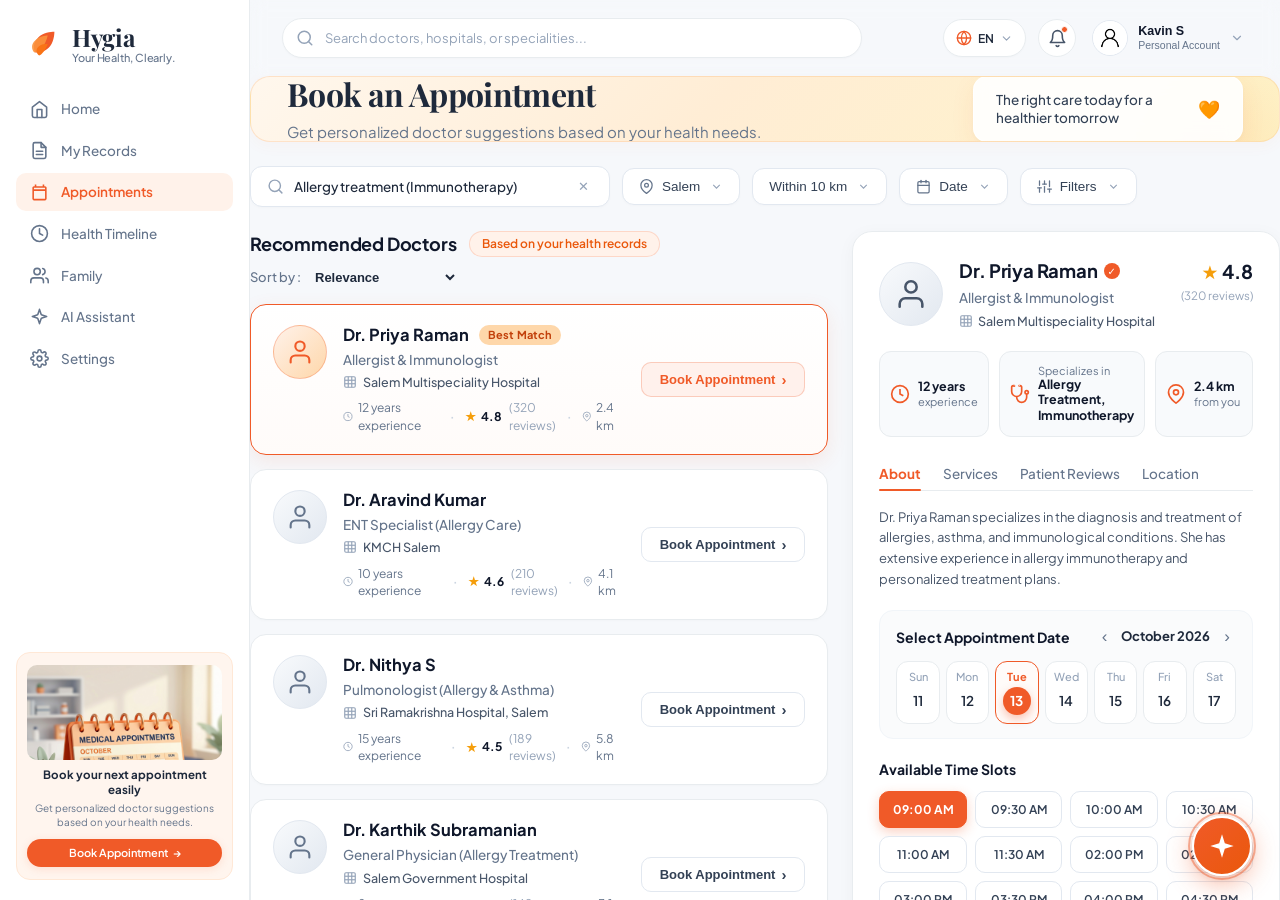
==== commit 708e62ab: "Update appointments.html" ====
--- a/frontend/appointments.html
+++ b/frontend/appointments.html
@@ -854,7 +854,6 @@
       </div>
     </div>
   </div>
-
   <script src="script.js?v=12"></script>
 </body>
 </html>
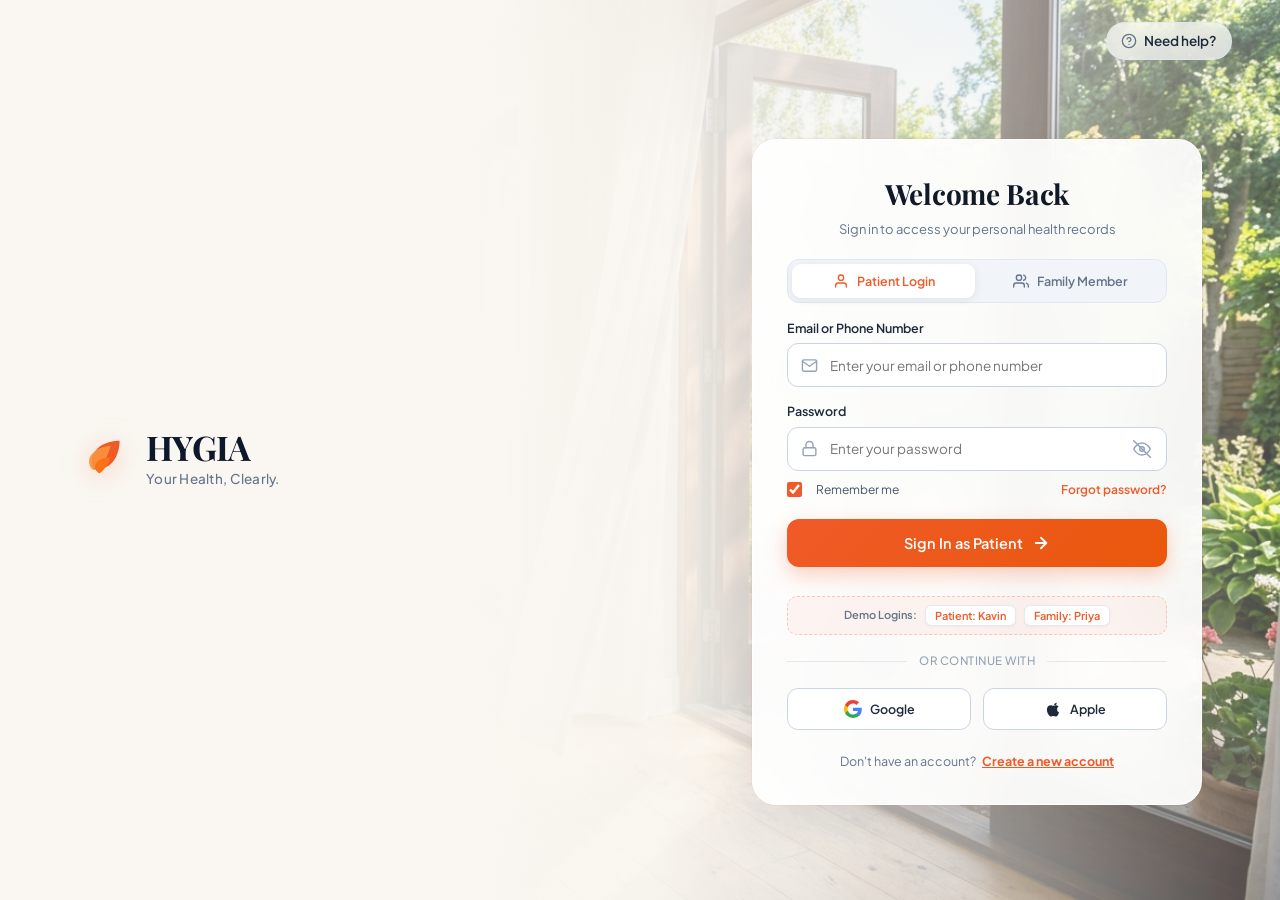
==== commit 32fc96e0: "feat: implement backend API architecture and frontend UI layout for Hygia health platform" ====
--- a/frontend/appointments.html
+++ b/frontend/appointments.html
@@ -4,6 +4,14 @@
   <meta charset="UTF-8">
   <meta name="viewport" content="width=device-width, initial-scale=1.0">
   <title>Hygia - Book an Appointment</title>
+  <script>
+    (function() {
+      var token = localStorage.getItem('hygia_session_token');
+      if (!token) {
+        window.location.replace('login.html');
+      }
+    })();
+  </script>
   <link rel="preconnect" href="https://fonts.googleapis.com">
   <link rel="preconnect" href="https://fonts.gstatic.com" crossorigin>
   <link href="https://fonts.googleapis.com/css2?family=Playfair+Display:ital,wght@0,600;0,700;1,600&family=Plus+Jakarta+Sans:wght@400;500;600;700&display=swap" rel="stylesheet">
@@ -854,6 +862,7 @@
       </div>
     </div>
   </div>
+
   <script src="script.js?v=12"></script>
 </body>
 </html>
--- a/frontend/style.css
+++ b/frontend/style.css
@@ -3237,6 +3237,48 @@
 
 @keyframes spinLoader {
   to { transform: rotate(360deg); }
+}
+
+/* Demo Credentials Quick-Fill Bar */
+.demo-credentials-bar {
+  display: flex;
+  align-items: center;
+  justify-content: center;
+  flex-wrap: wrap;
+  gap: 8px;
+  margin-top: 14px;
+  padding: 8px 12px;
+  background: rgba(240, 90, 40, 0.05);
+  border: 1px dashed rgba(240, 90, 40, 0.28);
+  border-radius: 10px;
+  font-size: 11.5px;
+}
+
+.demo-cred-label {
+  color: #64748B;
+  font-weight: 600;
+  font-size: 11px;
+}
+
+.demo-cred-chip {
+  background: #FFFFFF;
+  border: 1px solid rgba(226, 232, 240, 0.95);
+  padding: 3px 9px;
+  border-radius: 6px;
+  font-size: 11px;
+  font-weight: 600;
+  color: var(--color-primary);
+  cursor: pointer;
+  transition: all 0.2s ease;
+  font-family: inherit;
+  box-shadow: 0 1px 3px rgba(0, 0, 0, 0.04);
+}
+
+.demo-cred-chip:hover {
+  background: var(--color-primary);
+  color: #FFFFFF;
+  border-color: var(--color-primary);
+  transform: translateY(-1px);
 }
 
 /* Divider */
